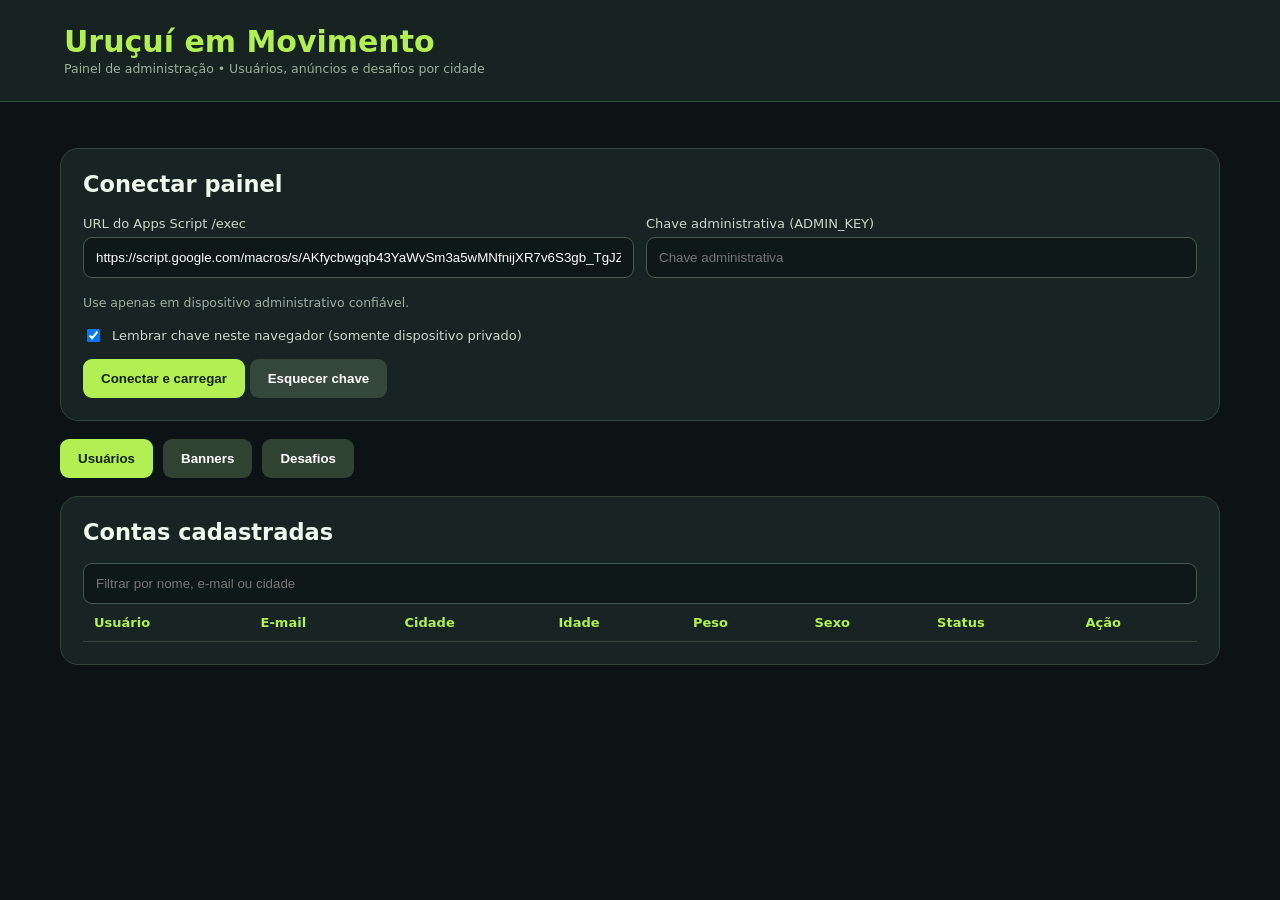
==== dashboardbrcentral/index.html @ 6efe5430 "Add files via upload" ====
<!doctype html><html lang="pt-BR"><head><meta charset="utf-8"><meta name="viewport" content="width=device-width,initial-scale=1"><title>Dashboard | Uruçuí em Movimento</title><link rel="stylesheet" href="style.css"></head><body><header><h1>Uruçuí em Movimento</h1><small>Painel de administração • Usuários, anúncios e desafios por cidade</small></header><main><div id="notice" role="status"></div><section class="card"><h2>Conectar painel</h2><div class="fields"><label>URL do Apps Script /exec<input id="url" placeholder="https://script.google.com/macros/s/.../exec"></label><label>Chave administrativa (ADMIN_KEY)<input id="key" type="password" placeholder="Chave administrativa"></label></div><p><small>Use apenas em dispositivo administrativo confiável.</small></p><label style="display:flex;align-items:center;gap:9px;margin:14px 0"><input id="remember" type="checkbox" style="width:auto" checked> Lembrar chave neste navegador (somente dispositivo privado)</label><button onclick="connect()">Conectar e carregar</button> <button class="alt" onclick="forgetKey()">Esquecer chave</button></section><nav><button class="on" onclick="tab('usuarios',this)">Usuários</button><button onclick="tab('banners',this)">Banners</button><button onclick="tab('desafios',this)">Desafios</button></nav><section id="usuarios" class="tab card"><h2>Contas cadastradas <span id="total"></span></h2><input id="search" placeholder="Filtrar por nome, e-mail ou cidade" oninput="renderUsers()"><div class="scroll"><table><thead><tr><th>Usuário</th><th>E-mail</th><th>Cidade</th><th>Idade</th><th>Peso</th><th>Sexo</th><th>Status</th><th>Ação</th></tr></thead><tbody id="users"></tbody></table></div></section><section id="banners" class="tab card" hidden><h2>Publicidade por cidade</h2><form id="bannerForm"><input name="id" type="hidden"><div class="fields"><label class="city-field">Cidade<input name="cidade" autocomplete="off" required placeholder="Digite para buscar a cidade"><div class="city-results" hidden></div></label><label>UF (automático)<input name="uf" maxlength="2" placeholder="PI" readonly required></label><label>Nome do anúncio<input name="titulo" required></label><label>Link ao clicar na imagem (opcional)<input name="link" type="url" placeholder="https://..."></label><label>Posições do banner (selecione uma ou mais)<span class="positions"><span><input type="checkbox" name="posicoes" value="home" checked> Início</span><span><input type="checkbox" name="posicoes" value="ranking"> Comunidade</span><span><input type="checkbox" name="posicoes" value="finish"> Atividade finalizada</span></span></label><label>Ativo<select name="ativo"><option value="sim">Sim</option><option value="nao">Não</option></select></label><div class="upload-box"><label>Imagem do banner (arquivo JPG, PNG ou WEBP)<input name="arquivoImagem" type="file" accept="image/jpeg,image/png,image/webp"></label><div class="upload-row"><img class="preview" hidden alt="Prévia do banner"><small class="hint">Ao editar, deixe sem arquivo para manter a imagem atual. O servidor precisa aceitar a ação adminUploadImage.</small></div></div></div><p><button type="submit">Salvar banner</button> <button type="reset" class="alt">Limpar</button></p></form><div class="scroll"><table><thead><tr><th>Imagem</th><th>Título</th><th>Cidade</th><th>Posição</th><th>Ativo</th><th>Ações</th></tr></thead><tbody id="bannerRows"></tbody></table></div></section><section id="desafios" class="tab card" hidden><h2>Desafios por cidade</h2><p class="hint">Crie desafios com modalidade, meta, período e patrocinador. O atleta poderá iniciar o treino vinculado ao desafio no aplicativo.</p><form id="challengeForm"><input name="id" type="hidden"><div class="fields"><label class="city-field">Cidade<input name="cidade" autocomplete="off" required placeholder="Digite para buscar a cidade"><div class="city-results" hidden></div></label><label>UF (automático)<input name="uf" maxlength="2" readonly required placeholder="PI"></label><label>Nome do desafio<input name="titulo" required maxlength="100" placeholder="Desafio 30 km"></label><label>Modalidade<select name="modalidade" required><option value="Corrida">Corrida</option><option value="Caminhada">Caminhada</option><option value="Ciclismo">Ciclismo</option></select></label><label>Meta de distância (km)<input name="metaKm" type="number" min="0.1" max="10000" step="0.1" required placeholder="30"></label><label>Data de início<input name="inicio" type="date" required></label><label>Data de término<input name="fim" type="date" required></label><label>Patrocinador (opcional)<input name="patrocinador" maxlength="100" placeholder="Nome da empresa"></label><label>Ativo<select name="ativo"><option value="sim">Sim</option><option value="nao">Não</option></select></label><label class="wide-field">Descrição do desafio<textarea name="descricao" rows="3" maxlength="500" placeholder="Conte ao atleta qual é o objetivo deste desafio"></textarea></label><div class="upload-box"><label>Imagem do desafio (opcional)<input name="arquivoImagem" type="file" accept="image/jpeg,image/png,image/webp"></label><div class="upload-row"><img class="preview" hidden alt="Prévia da imagem do desafio"><small class="hint">Ao editar, deixe sem arquivo para manter a imagem atual.</small></div></div></div><p><button type="submit">Salvar desafio</button> <button type="reset" class="alt">Limpar</button></p></form><div class="scroll"><table><thead><tr><th>Desafio</th><th>Cidade</th><th>Modalidade</th><th>Meta</th><th>Período</th><th>Patrocinador</th><th>Ativo</th><th>Ações</th></tr></thead><tbody id="challengeRows"></tbody></table></div></section></main><script src="script.js"></script></body></html>
---- dashboardbrcentral/style.css ----
*{box-sizing:border-box}body{margin:0;background:#0c1314;color:#eef8ed;font:15px system-ui,Arial}header{background:#162321;padding:24px 5%;border-bottom:1px solid #34503b}h1{margin:0;color:#b1ef53}main{max-width:1200px;margin:auto;padding:28px 20px}.card{background:#172423;border:1px solid #32443a;border-radius:18px;padding:22px;margin:18px 0}h2{margin-top:0}input,select{background:#0e1818;color:white;border:1px solid #455b4b;border-radius:9px;padding:12px;min-width:0;width:100%}input[type=file]{cursor:pointer}label{display:grid;gap:6px;font-size:13px;color:#c8d8c9}.fields{display:grid;grid-template-columns:repeat(auto-fit,minmax(190px,1fr));gap:12px}button{border:0;border-radius:9px;background:#b1ef53;color:#16220f;padding:12px 18px;font-weight:800;cursor:pointer}button.alt{background:#35473b;color:white}button.danger{background:#8f3838;color:white}button:disabled{opacity:.5;cursor:wait}table{border-collapse:collapse;width:100%;min-width:680px}td,th{padding:11px;text-align:left;border-bottom:1px solid #35443c;font-size:13px}th{color:#b1ef53}.scroll{overflow:auto}small{color:#9daf9f}nav{display:flex;gap:10px;flex-wrap:wrap}nav button{background:#304332;color:white}nav button.on{background:#b1ef53;color:#13200c}.tab[hidden]{display:none}img.thumb{width:90px;height:50px;object-fit:cover;border-radius:6px}#notice{position:sticky;top:0;background:#293f30;padding:10px;display:none;z-index:10}.preview{width:180px;max-height:130px;object-fit:contain;border:1px solid #455b4b;border-radius:10px;margin-top:8px}.hint{font-size:12px;color:#aabbaa}.city-results{position:absolute;top:100%;left:0;right:0;z-index:5;max-height:220px;overflow:auto;background:#22332c;border:1px solid #526d52;border-radius:8px}.city-results button{display:block;width:100%;text-align:left;background:transparent;color:white;border-radius:0}.city-results button:hover{background:#395342}.city-field{position:relative}.upload-box{grid-column:1/-1}.upload-row{display:flex;gap:14px;align-items:center;flex-wrap:wrap}.upload-row img[hidden]{display:none}a{color:#b1ef53}.positions{display:flex;gap:12px;flex-wrap:wrap;padding:10px;border:1px solid #455b4b;border-radius:9px}.positions span{display:flex;align-items:center;gap:6px;color:white}.positions input{width:auto;accent-color:#b1ef53}
/* Cadastro de desafios */
textarea{background:#0e1818;color:white;border:1px solid #455b4b;border-radius:9px;padding:12px;width:100%;font:inherit;resize:vertical}.wide-field{grid-column:1/-1}input[type=date]{color-scheme:dark}
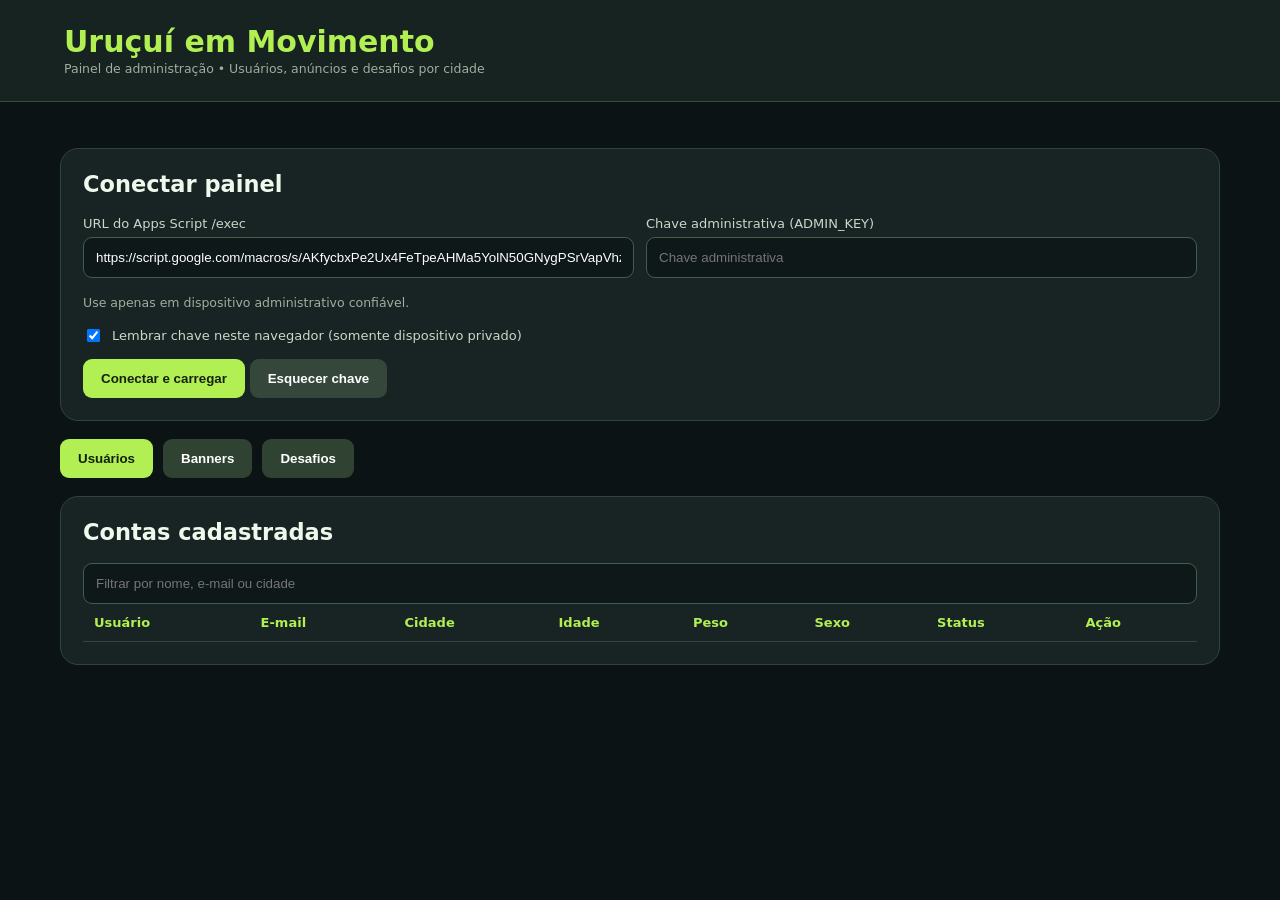
==== commit 979fcd59: "Add files via upload" ====
--- a/dashboardbrcentral/index.html
+++ b/dashboardbrcentral/index.html
@@ -1 +1 @@
-<!doctype html><html lang="pt-BR"><head><meta charset="utf-8"><meta name="viewport" content="width=device-width,initial-scale=1"><title>Dashboard | Uruçuí em Movimento</title><link rel="stylesheet" href="style.css"></head><body><header><h1>Uruçuí em Movimento</h1><small>Painel de administração • Usuários, anúncios e desafios por cidade</small></header><main><div id="notice" role="status"></div><section class="card"><h2>Conectar painel</h2><div class="fields"><label>URL do Apps Script /exec<input id="url" placeholder="https://script.google.com/macros/s/.../exec"></label><label>Chave administrativa (ADMIN_KEY)<input id="key" type="password" placeholder="Chave administrativa"></label></div><p><small>Use apenas em dispositivo administrativo confiável.</small></p><label style="display:flex;align-items:center;gap:9px;margin:14px 0"><input id="remember" type="checkbox" style="width:auto" checked> Lembrar chave neste navegador (somente dispositivo privado)</label><button onclick="connect()">Conectar e carregar</button> <button class="alt" onclick="forgetKey()">Esquecer chave</button></section><nav><button class="on" onclick="tab('usuarios',this)">Usuários</button><button onclick="tab('banners',this)">Banners</button><button onclick="tab('desafios',this)">Desafios</button></nav><section id="usuarios" class="tab card"><h2>Contas cadastradas <span id="total"></span></h2><input id="search" placeholder="Filtrar por nome, e-mail ou cidade" oninput="renderUsers()"><div class="scroll"><table><thead><tr><th>Usuário</th><th>E-mail</th><th>Cidade</th><th>Idade</th><th>Peso</th><th>Sexo</th><th>Status</th><th>Ação</th></tr></thead><tbody id="users"></tbody></table></div></section><section id="banners" class="tab card" hidden><h2>Publicidade por cidade</h2><form id="bannerForm"><input name="id" type="hidden"><div class="fields"><label class="city-field">Cidade<input name="cidade" autocomplete="off" required placeholder="Digite para buscar a cidade"><div class="city-results" hidden></div></label><label>UF (automático)<input name="uf" maxlength="2" placeholder="PI" readonly required></label><label>Nome do anúncio<input name="titulo" required></label><label>Link ao clicar na imagem (opcional)<input name="link" type="url" placeholder="https://..."></label><label>Posições do banner (selecione uma ou mais)<span class="positions"><span><input type="checkbox" name="posicoes" value="home" checked> Início</span><span><input type="checkbox" name="posicoes" value="ranking"> Comunidade</span><span><input type="checkbox" name="posicoes" value="finish"> Atividade finalizada</span></span></label><label>Ativo<select name="ativo"><option value="sim">Sim</option><option value="nao">Não</option></select></label><div class="upload-box"><label>Imagem do banner (arquivo JPG, PNG ou WEBP)<input name="arquivoImagem" type="file" accept="image/jpeg,image/png,image/webp"></label><div class="upload-row"><img class="preview" hidden alt="Prévia do banner"><small class="hint">Ao editar, deixe sem arquivo para manter a imagem atual. O servidor precisa aceitar a ação adminUploadImage.</small></div></div></div><p><button type="submit">Salvar banner</button> <button type="reset" class="alt">Limpar</button></p></form><div class="scroll"><table><thead><tr><th>Imagem</th><th>Título</th><th>Cidade</th><th>Posição</th><th>Ativo</th><th>Ações</th></tr></thead><tbody id="bannerRows"></tbody></table></div></section><section id="desafios" class="tab card" hidden><h2>Desafios por cidade</h2><p class="hint">Crie desafios com modalidade, meta, período e patrocinador. O atleta poderá iniciar o treino vinculado ao desafio no aplicativo.</p><form id="challengeForm"><input name="id" type="hidden"><div class="fields"><label class="city-field">Cidade<input name="cidade" autocomplete="off" required placeholder="Digite para buscar a cidade"><div class="city-results" hidden></div></label><label>UF (automático)<input name="uf" maxlength="2" readonly required placeholder="PI"></label><label>Nome do desafio<input name="titulo" required maxlength="100" placeholder="Desafio 30 km"></label><label>Modalidade<select name="modalidade" required><option value="Corrida">Corrida</option><option value="Caminhada">Caminhada</option><option value="Ciclismo">Ciclismo</option></select></label><label>Meta de distância (km)<input name="metaKm" type="number" min="0.1" max="10000" step="0.1" required placeholder="30"></label><label>Data de início<input name="inicio" type="date" required></label><label>Data de término<input name="fim" type="date" required></label><label>Patrocinador (opcional)<input name="patrocinador" maxlength="100" placeholder="Nome da empresa"></label><label>Ativo<select name="ativo"><option value="sim">Sim</option><option value="nao">Não</option></select></label><label class="wide-field">Descrição do desafio<textarea name="descricao" rows="3" maxlength="500" placeholder="Conte ao atleta qual é o objetivo deste desafio"></textarea></label><div class="upload-box"><label>Imagem do desafio (opcional)<input name="arquivoImagem" type="file" accept="image/jpeg,image/png,image/webp"></label><div class="upload-row"><img class="preview" hidden alt="Prévia da imagem do desafio"><small class="hint">Ao editar, deixe sem arquivo para manter a imagem atual.</small></div></div></div><p><button type="submit">Salvar desafio</button> <button type="reset" class="alt">Limpar</button></p></form><div class="scroll"><table><thead><tr><th>Desafio</th><th>Cidade</th><th>Modalidade</th><th>Meta</th><th>Período</th><th>Patrocinador</th><th>Ativo</th><th>Ações</th></tr></thead><tbody id="challengeRows"></tbody></table></div></section></main><script src="script.js"></script></body></html>
+<!doctype html><html lang="pt-BR"><head><meta charset="utf-8"><meta name="viewport" content="width=device-width,initial-scale=1"><title>Dashboard | Uruçuí em Movimento</title><link rel="stylesheet" href="style.css"></head><body><header><h1>Uruçuí em Movimento</h1><small>Painel de administração • Usuários, anúncios e desafios por cidade</small></header><main><div id="notice" role="status"></div><section class="card"><h2>Conectar painel</h2><div class="fields"><label>URL do Apps Script /exec<input id="url" placeholder="https://script.google.com/macros/s/.../exec"></label><label>Chave administrativa (ADMIN_KEY)<input id="key" type="password" placeholder="Chave administrativa"></label></div><p><small>Use apenas em dispositivo administrativo confiável.</small></p><label style="display:flex;align-items:center;gap:9px;margin:14px 0"><input id="remember" type="checkbox" style="width:auto" checked> Lembrar chave neste navegador (somente dispositivo privado)</label><button onclick="connect()">Conectar e carregar</button> <button class="alt" onclick="forgetKey()">Esquecer chave</button></section><nav><button class="on" onclick="tab('usuarios',this)">Usuários</button><button onclick="tab('banners',this)">Banners</button><button onclick="tab('desafios',this)">Desafios</button></nav><section id="usuarios" class="tab card"><h2>Contas cadastradas <span id="total"></span></h2><input id="search" placeholder="Filtrar por nome, e-mail ou cidade" oninput="renderUsers()"><div class="scroll"><table><thead><tr><th>Usuário</th><th>E-mail</th><th>Cidade</th><th>Idade</th><th>Peso</th><th>Sexo</th><th>Status</th><th>Ação</th></tr></thead><tbody id="users"></tbody></table></div></section><section id="banners" class="tab card" hidden><h2>Publicidade por cidade</h2><form id="bannerForm"><input name="id" type="hidden"><div class="fields"><label class="city-field">Cidade<input name="cidade" autocomplete="off" required placeholder="Digite para buscar a cidade"><div class="city-results" hidden></div></label><label>UF (automático)<input name="uf" maxlength="2" placeholder="PI" readonly required></label><label>Nome do anúncio<input name="titulo" required></label><label>Link ao clicar na imagem (opcional)<input name="link" type="url" placeholder="https://..."></label><label>Onde exibir o banner (selecione uma ou mais)<span class="positions"><span><input type="checkbox" name="posicoes" value="home" checked> Início</span><span><input type="checkbox" name="posicoes" value="ranking"> Comunidade</span><span><input type="checkbox" name="posicoes" value="finish"> Oferecimento ao finalizar atividade</span></span></label><label>Ativo<select name="ativo"><option value="sim">Sim</option><option value="nao">Não</option></select></label><div class="upload-box"><label>Imagem do banner (arquivo JPG, PNG ou WEBP)<input name="arquivoImagem" type="file" accept="image/jpeg,image/png,image/webp"></label><div class="upload-row"><img class="preview" hidden alt="Prévia do banner"><small class="hint">Ao editar, deixe sem arquivo para manter a imagem atual. O servidor precisa aceitar a ação adminUploadImage.</small></div></div></div><p><button type="submit">Salvar banner</button> <button type="reset" class="alt">Limpar</button></p></form><div class="scroll"><table><thead><tr><th>Imagem</th><th>Título</th><th>Cidade</th><th>Posição</th><th>Ativo</th><th>Ações</th></tr></thead><tbody id="bannerRows"></tbody></table></div></section><section id="desafios" class="tab card" hidden><h2>Desafios por cidade</h2><p class="hint">Crie desafios com modalidade, meta, período e patrocinador. O atleta poderá iniciar o treino vinculado ao desafio no aplicativo.</p><form id="challengeForm"><input name="id" type="hidden"><div class="fields"><label class="city-field">Cidade<input name="cidade" autocomplete="off" required placeholder="Digite para buscar a cidade"><div class="city-results" hidden></div></label><label>UF (automático)<input name="uf" maxlength="2" readonly required placeholder="PI"></label><label>Nome do desafio<input name="titulo" required maxlength="100" placeholder="Desafio 30 km"></label><label>Modalidade<select name="modalidade" required><option value="Corrida">Corrida</option><option value="Caminhada">Caminhada</option><option value="Ciclismo">Ciclismo</option></select></label><label>Meta de distância (km)<input name="metaKm" type="number" min="0.1" max="10000" step="0.1" required placeholder="30"></label><label>Data de início<input name="inicio" type="date" required></label><label>Data de término<input name="fim" type="date" required></label><label>Patrocinador (opcional)<input name="patrocinador" maxlength="100" placeholder="Nome da empresa"></label><label>Ativo<select name="ativo"><option value="sim">Sim</option><option value="nao">Não</option></select></label><label class="wide-field">Descrição do desafio<textarea name="descricao" rows="3" maxlength="500" placeholder="Conte ao atleta qual é o objetivo deste desafio"></textarea></label><div class="upload-box"><label>Imagem do desafio (opcional)<input name="arquivoImagem" type="file" accept="image/jpeg,image/png,image/webp"></label><div class="upload-row"><img class="preview" hidden alt="Prévia da imagem do desafio"><small class="hint">Ao editar, deixe sem arquivo para manter a imagem atual.</small></div></div></div><p><button type="submit">Salvar desafio</button> <button type="reset" class="alt">Limpar</button></p></form><div class="scroll"><table><thead><tr><th>Desafio</th><th>Cidade</th><th>Modalidade</th><th>Meta</th><th>Período</th><th>Patrocinador</th><th>Ativo</th><th>Ações</th></tr></thead><tbody id="challengeRows"></tbody></table></div></section></main><script src="script.js"></script></body></html>
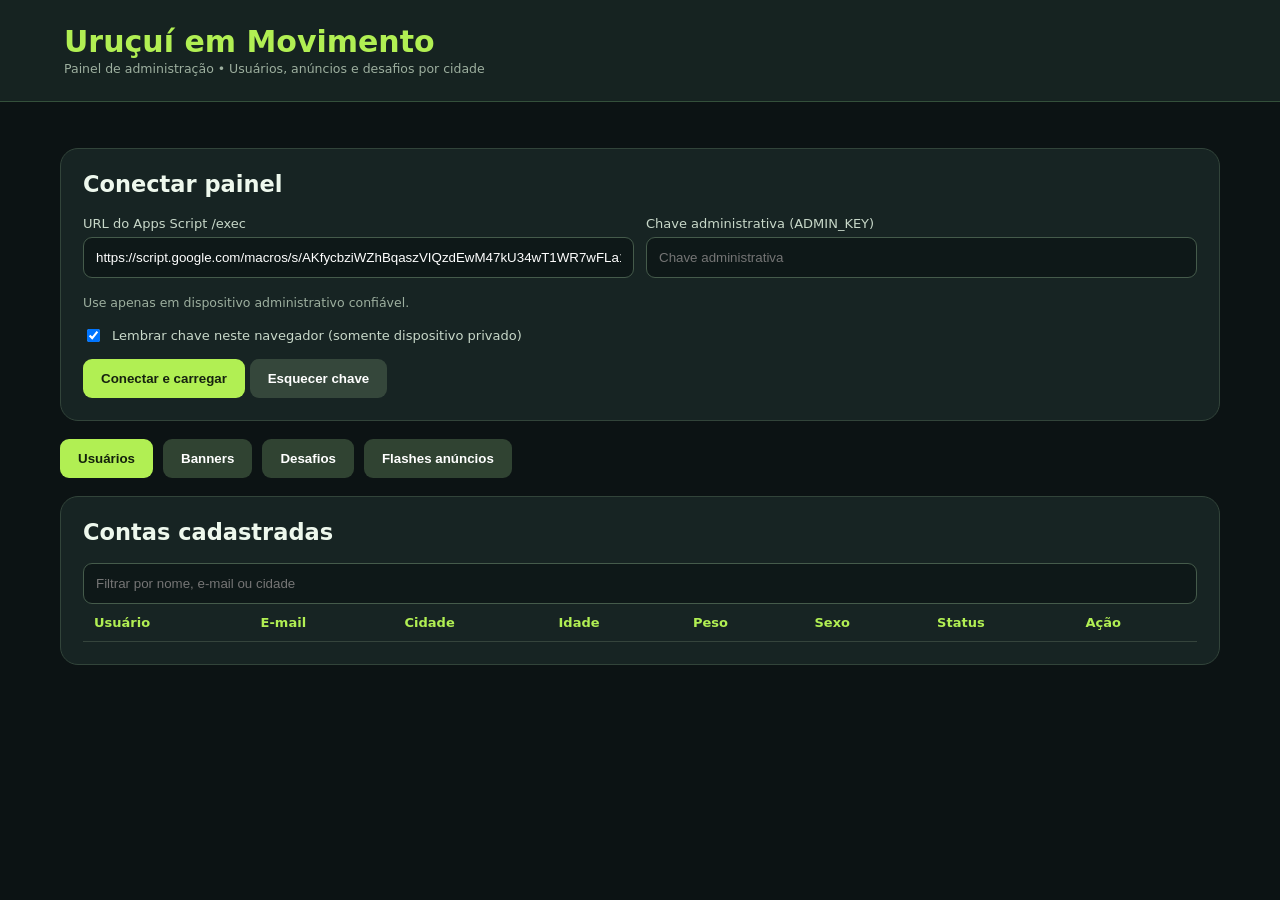
==== commit 771e1cbb: "Add files via upload" ====
--- a/dashboardbrcentral/index.html
+++ b/dashboardbrcentral/index.html
@@ -1 +1 @@
-<!doctype html><html lang="pt-BR"><head><meta charset="utf-8"><meta name="viewport" content="width=device-width,initial-scale=1"><title>Dashboard | Uruçuí em Movimento</title><link rel="stylesheet" href="style.css"></head><body><header><h1>Uruçuí em Movimento</h1><small>Painel de administração • Usuários, anúncios e desafios por cidade</small></header><main><div id="notice" role="status"></div><section class="card"><h2>Conectar painel</h2><div class="fields"><label>URL do Apps Script /exec<input id="url" placeholder="https://script.google.com/macros/s/.../exec"></label><label>Chave administrativa (ADMIN_KEY)<input id="key" type="password" placeholder="Chave administrativa"></label></div><p><small>Use apenas em dispositivo administrativo confiável.</small></p><label style="display:flex;align-items:center;gap:9px;margin:14px 0"><input id="remember" type="checkbox" style="width:auto" checked> Lembrar chave neste navegador (somente dispositivo privado)</label><button onclick="connect()">Conectar e carregar</button> <button class="alt" onclick="forgetKey()">Esquecer chave</button></section><nav><button class="on" onclick="tab('usuarios',this)">Usuários</button><button onclick="tab('banners',this)">Banners</button><button onclick="tab('desafios',this)">Desafios</button></nav><section id="usuarios" class="tab card"><h2>Contas cadastradas <span id="total"></span></h2><input id="search" placeholder="Filtrar por nome, e-mail ou cidade" oninput="renderUsers()"><div class="scroll"><table><thead><tr><th>Usuário</th><th>E-mail</th><th>Cidade</th><th>Idade</th><th>Peso</th><th>Sexo</th><th>Status</th><th>Ação</th></tr></thead><tbody id="users"></tbody></table></div></section><section id="banners" class="tab card" hidden><h2>Publicidade por cidade</h2><form id="bannerForm"><input name="id" type="hidden"><div class="fields"><label class="city-field">Cidade<input name="cidade" autocomplete="off" required placeholder="Digite para buscar a cidade"><div class="city-results" hidden></div></label><label>UF (automático)<input name="uf" maxlength="2" placeholder="PI" readonly required></label><label>Nome do anúncio<input name="titulo" required></label><label>Link ao clicar na imagem (opcional)<input name="link" type="url" placeholder="https://..."></label><label>Onde exibir o banner (selecione uma ou mais)<span class="positions"><span><input type="checkbox" name="posicoes" value="home" checked> Início</span><span><input type="checkbox" name="posicoes" value="ranking"> Comunidade</span><span><input type="checkbox" name="posicoes" value="finish"> Oferecimento ao finalizar atividade</span></span></label><label>Ativo<select name="ativo"><option value="sim">Sim</option><option value="nao">Não</option></select></label><div class="upload-box"><label>Imagem do banner (arquivo JPG, PNG ou WEBP)<input name="arquivoImagem" type="file" accept="image/jpeg,image/png,image/webp"></label><div class="upload-row"><img class="preview" hidden alt="Prévia do banner"><small class="hint">Ao editar, deixe sem arquivo para manter a imagem atual. O servidor precisa aceitar a ação adminUploadImage.</small></div></div></div><p><button type="submit">Salvar banner</button> <button type="reset" class="alt">Limpar</button></p></form><div class="scroll"><table><thead><tr><th>Imagem</th><th>Título</th><th>Cidade</th><th>Posição</th><th>Ativo</th><th>Ações</th></tr></thead><tbody id="bannerRows"></tbody></table></div></section><section id="desafios" class="tab card" hidden><h2>Desafios por cidade</h2><p class="hint">Crie desafios com modalidade, meta, período e patrocinador. O atleta poderá iniciar o treino vinculado ao desafio no aplicativo.</p><form id="challengeForm"><input name="id" type="hidden"><div class="fields"><label class="city-field">Cidade<input name="cidade" autocomplete="off" required placeholder="Digite para buscar a cidade"><div class="city-results" hidden></div></label><label>UF (automático)<input name="uf" maxlength="2" readonly required placeholder="PI"></label><label>Nome do desafio<input name="titulo" required maxlength="100" placeholder="Desafio 30 km"></label><label>Modalidade<select name="modalidade" required><option value="Corrida">Corrida</option><option value="Caminhada">Caminhada</option><option value="Ciclismo">Ciclismo</option></select></label><label>Meta de distância (km)<input name="metaKm" type="number" min="0.1" max="10000" step="0.1" required placeholder="30"></label><label>Data de início<input name="inicio" type="date" required></label><label>Data de término<input name="fim" type="date" required></label><label>Patrocinador (opcional)<input name="patrocinador" maxlength="100" placeholder="Nome da empresa"></label><label>Ativo<select name="ativo"><option value="sim">Sim</option><option value="nao">Não</option></select></label><label class="wide-field">Descrição do desafio<textarea name="descricao" rows="3" maxlength="500" placeholder="Conte ao atleta qual é o objetivo deste desafio"></textarea></label><div class="upload-box"><label>Imagem do desafio (opcional)<input name="arquivoImagem" type="file" accept="image/jpeg,image/png,image/webp"></label><div class="upload-row"><img class="preview" hidden alt="Prévia da imagem do desafio"><small class="hint">Ao editar, deixe sem arquivo para manter a imagem atual.</small></div></div></div><p><button type="submit">Salvar desafio</button> <button type="reset" class="alt">Limpar</button></p></form><div class="scroll"><table><thead><tr><th>Desafio</th><th>Cidade</th><th>Modalidade</th><th>Meta</th><th>Período</th><th>Patrocinador</th><th>Ativo</th><th>Ações</th></tr></thead><tbody id="challengeRows"></tbody></table></div></section></main><script src="script.js"></script></body></html>
+<!doctype html><html lang="pt-BR"><head><meta charset="utf-8"><meta name="viewport" content="width=device-width,initial-scale=1"><title>Dashboard | Uruçuí em Movimento</title><link rel="stylesheet" href="style.css"></head><body><header><h1>Uruçuí em Movimento</h1><small>Painel de administração • Usuários, anúncios e desafios por cidade</small></header><main><div id="notice" role="status"></div><section class="card"><h2>Conectar painel</h2><div class="fields"><label>URL do Apps Script /exec<input id="url" placeholder="https://script.google.com/macros/s/.../exec"></label><label>Chave administrativa (ADMIN_KEY)<input id="key" type="password" placeholder="Chave administrativa"></label></div><p><small>Use apenas em dispositivo administrativo confiável.</small></p><label style="display:flex;align-items:center;gap:9px;margin:14px 0"><input id="remember" type="checkbox" style="width:auto" checked> Lembrar chave neste navegador (somente dispositivo privado)</label><button onclick="connect()">Conectar e carregar</button> <button class="alt" onclick="forgetKey()">Esquecer chave</button></section><nav><button class="on" onclick="tab('usuarios',this)">Usuários</button><button onclick="tab('banners',this)">Banners</button><button onclick="tab('desafios',this)">Desafios</button><button onclick="tab('flashes',this)">Flashes anúncios</button></nav><section id="usuarios" class="tab card"><h2>Contas cadastradas <span id="total"></span></h2><input id="search" placeholder="Filtrar por nome, e-mail ou cidade" oninput="renderUsers()"><div class="scroll"><table><thead><tr><th>Usuário</th><th>E-mail</th><th>Cidade</th><th>Idade</th><th>Peso</th><th>Sexo</th><th>Status</th><th>Ação</th></tr></thead><tbody id="users"></tbody></table></div></section><section id="banners" class="tab card" hidden><h2>Publicidade por cidade</h2><form id="bannerForm"><input name="id" type="hidden"><div class="fields"><label class="city-field">Cidade<input name="cidade" autocomplete="off" required placeholder="Digite para buscar a cidade"><div class="city-results" hidden></div></label><label>UF (automático)<input name="uf" maxlength="2" placeholder="PI" readonly required></label><label>Nome do anúncio<input name="titulo" required></label><label>Link ao clicar na imagem (opcional)<input name="link" type="url" placeholder="https://..."></label><label>Onde exibir o banner (selecione uma ou mais)<span class="positions"><span><input type="checkbox" name="posicoes" value="home" checked> Início</span><span><input type="checkbox" name="posicoes" value="ranking"> Comunidade</span><span><input type="checkbox" name="posicoes" value="finish"> Oferecimento ao finalizar atividade</span></span></label><label>Ativo<select name="ativo"><option value="sim">Sim</option><option value="nao">Não</option></select></label><div class="upload-box"><label>Imagem do banner (arquivo JPG, PNG ou WEBP)<input name="arquivoImagem" type="file" accept="image/jpeg,image/png,image/webp"></label><div class="upload-row"><img class="preview" hidden alt="Prévia do banner"><small class="hint">Ao editar, deixe sem arquivo para manter a imagem atual. O servidor precisa aceitar a ação adminUploadImage.</small></div></div></div><p><button type="submit">Salvar banner</button> <button type="reset" class="alt">Limpar</button></p></form><div class="scroll"><table><thead><tr><th>Imagem</th><th>Título</th><th>Cidade</th><th>Posição</th><th>Ativo</th><th>Ações</th></tr></thead><tbody id="bannerRows"></tbody></table></div></section><section id="desafios" class="tab card" hidden><h2>Desafios por cidade</h2><p class="hint">Crie desafios com modalidade, meta, período e patrocinador. O atleta poderá iniciar o treino vinculado ao desafio no aplicativo.</p><form id="challengeForm"><input name="id" type="hidden"><div class="fields"><label class="city-field">Cidade<input name="cidade" autocomplete="off" required placeholder="Digite para buscar a cidade"><div class="city-results" hidden></div></label><label>UF (automático)<input name="uf" maxlength="2" readonly required placeholder="PI"></label><label>Nome do desafio<input name="titulo" required maxlength="100" placeholder="Desafio 30 km"></label><label>Modalidade<select name="modalidade" required><option value="Corrida">Corrida</option><option value="Caminhada">Caminhada</option><option value="Ciclismo">Ciclismo</option></select></label><label>Meta de distância (km)<input name="metaKm" type="number" min="0.1" max="10000" step="0.1" required placeholder="30"></label><label>Data de início<input name="inicio" type="date" required></label><label>Data de término<input name="fim" type="date" required></label><label>Patrocinador (opcional)<input name="patrocinador" maxlength="100" placeholder="Nome da empresa"></label><label>Link do patrocinador (opcional)<input name="patrocinadorLink" type="url" placeholder="https://instagram.com/empresa"></label><div class="upload-box sponsor-upload"><label>Banner de oferecimento do desafio (JPG, PNG ou WEBP)<input name="arquivoPatrocinador" type="file" accept="image/jpeg,image/png,image/webp"></label><div class="upload-row"><img class="sponsor-preview" hidden alt="Prévia do banner de oferecimento"><small class="hint">Esta arte aparece somente quando o atleta finalizar uma atividade vinculada a este desafio. Ao editar, deixe vazio para manter a imagem atual.</small></div><label class="sponsor-remove"><input type="checkbox" name="removerPatrocinadorImagem" value="sim"> Remover banner atual</label></div><label>Ativo<select name="ativo"><option value="sim">Sim</option><option value="nao">Não</option></select></label><label class="wide-field">Descrição do desafio<textarea name="descricao" rows="3" maxlength="500" placeholder="Conte ao atleta qual é o objetivo deste desafio"></textarea></label><div class="upload-box"><label>Imagem do desafio (opcional)<input name="arquivoImagem" type="file" accept="image/jpeg,image/png,image/webp"></label><div class="upload-row"><img class="preview" hidden alt="Prévia da imagem do desafio"><small class="hint">Ao editar, deixe sem arquivo para manter a imagem atual.</small></div></div></div><p><button type="submit">Salvar desafio</button> <button type="reset" class="alt">Limpar</button></p></form><div class="scroll"><table><thead><tr><th>Desafio</th><th>Cidade</th><th>Modalidade</th><th>Meta</th><th>Período</th><th>Patrocinador</th><th>Ativo</th><th>Ações</th></tr></thead><tbody id="challengeRows"></tbody></table></div></section><section id="flashes" class="tab card" hidden><h2>Flashes patrocinados</h2><p class="hint">Imagens publicitárias em formato vertical. A ordem é embaralhada a cada abertura.</p><form id="flashAdForm"><input name="id" type="hidden"><div class="fields"><label class="city-field">Cidade<input name="cidade" autocomplete="off" required placeholder="Buscar cidade"><div class="city-results" hidden></div></label><label>UF<input name="uf" readonly required></label><label>Empresa<input name="titulo" required maxlength="100"></label><label>Chamada do botão<select name="botao"><option>Fale conosco</option><option>Falar no WhatsApp</option><option>Eu quero</option><option>Garantir</option></select></label><label>Link do botão<input name="link" type="url" required placeholder="https://..."></label><label>Validade<select name="duracao" id="flashDuration"><option value="1">24 horas</option><option value="15">15 dias</option><option value="30">30 dias</option><option value="custom">Quantidade personalizada</option></select></label><label>Dias personalizados<input name="diasCustom" type="number" min="1" max="365" placeholder="Ex.: 7"></label><label>Ativo<select name="ativo"><option value="sim">Sim</option><option value="nao">Não</option></select></label><label>Imagem vertical (JPG, PNG ou WEBP)<input name="arquivoImagem" type="file" accept="image/jpeg,image/png,image/webp"></label><img class="preview" hidden alt="Prévia" style="max-height:220px;object-fit:contain"></div><p><button type="submit">Salvar anúncio Flash</button> <button type="reset" class="alt">Limpar</button></p></form><div class="scroll"><table><thead><tr><th>Imagem</th><th>Empresa</th><th>Cidade</th><th>Vencimento</th><th>Ativo</th><th>Ações</th></tr></thead><tbody id="flashAdRows"></tbody></table></div></section></main><script src="script.js"></script></body></html>
--- a/dashboardbrcentral/style.css
+++ b/dashboardbrcentral/style.css
@@ -1,3 +1,5 @@
 *{box-sizing:border-box}body{margin:0;background:#0c1314;color:#eef8ed;font:15px system-ui,Arial}header{background:#162321;padding:24px 5%;border-bottom:1px solid #34503b}h1{margin:0;color:#b1ef53}main{max-width:1200px;margin:auto;padding:28px 20px}.card{background:#172423;border:1px solid #32443a;border-radius:18px;padding:22px;margin:18px 0}h2{margin-top:0}input,select{background:#0e1818;color:white;border:1px solid #455b4b;border-radius:9px;padding:12px;min-width:0;width:100%}input[type=file]{cursor:pointer}label{display:grid;gap:6px;font-size:13px;color:#c8d8c9}.fields{display:grid;grid-template-columns:repeat(auto-fit,minmax(190px,1fr));gap:12px}button{border:0;border-radius:9px;background:#b1ef53;color:#16220f;padding:12px 18px;font-weight:800;cursor:pointer}button.alt{background:#35473b;color:white}button.danger{background:#8f3838;color:white}button:disabled{opacity:.5;cursor:wait}table{border-collapse:collapse;width:100%;min-width:680px}td,th{padding:11px;text-align:left;border-bottom:1px solid #35443c;font-size:13px}th{color:#b1ef53}.scroll{overflow:auto}small{color:#9daf9f}nav{display:flex;gap:10px;flex-wrap:wrap}nav button{background:#304332;color:white}nav button.on{background:#b1ef53;color:#13200c}.tab[hidden]{display:none}img.thumb{width:90px;height:50px;object-fit:cover;border-radius:6px}#notice{position:sticky;top:0;background:#293f30;padding:10px;display:none;z-index:10}.preview{width:180px;max-height:130px;object-fit:contain;border:1px solid #455b4b;border-radius:10px;margin-top:8px}.hint{font-size:12px;color:#aabbaa}.city-results{position:absolute;top:100%;left:0;right:0;z-index:5;max-height:220px;overflow:auto;background:#22332c;border:1px solid #526d52;border-radius:8px}.city-results button{display:block;width:100%;text-align:left;background:transparent;color:white;border-radius:0}.city-results button:hover{background:#395342}.city-field{position:relative}.upload-box{grid-column:1/-1}.upload-row{display:flex;gap:14px;align-items:center;flex-wrap:wrap}.upload-row img[hidden]{display:none}a{color:#b1ef53}.positions{display:flex;gap:12px;flex-wrap:wrap;padding:10px;border:1px solid #455b4b;border-radius:9px}.positions span{display:flex;align-items:center;gap:6px;color:white}.positions input{width:auto;accent-color:#b1ef53}
 /* Cadastro de desafios */
 textarea{background:#0e1818;color:white;border:1px solid #455b4b;border-radius:9px;padding:12px;width:100%;font:inherit;resize:vertical}.wide-field{grid-column:1/-1}input[type=date]{color-scheme:dark}
+
+.sponsor-upload{border:1px solid #607c48;border-radius:14px;padding:15px;background:#203126}.sponsor-preview{width:220px;max-width:100%;max-height:150px;object-fit:contain;border-radius:10px;margin-top:9px}.sponsor-preview[hidden]{display:none}.sponsor-remove{display:flex;align-items:center;gap:8px;margin-top:12px}.sponsor-remove input{width:auto}
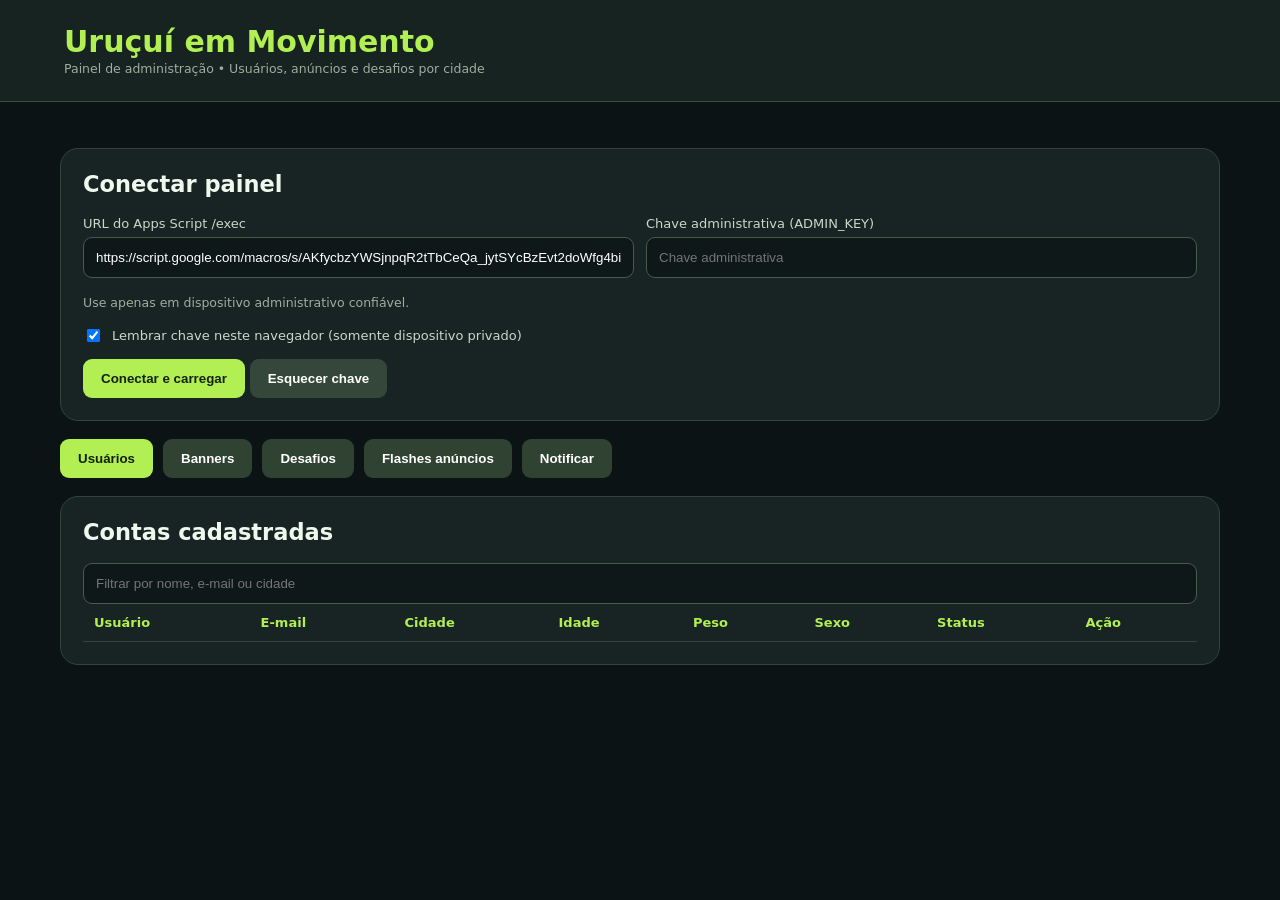
==== commit b05367db: "Add files via upload" ====
--- a/dashboardbrcentral/index.html
+++ b/dashboardbrcentral/index.html
@@ -1 +1 @@
-<!doctype html><html lang="pt-BR"><head><meta charset="utf-8"><meta name="viewport" content="width=device-width,initial-scale=1"><title>Dashboard | Uruçuí em Movimento</title><link rel="stylesheet" href="style.css"></head><body><header><h1>Uruçuí em Movimento</h1><small>Painel de administração • Usuários, anúncios e desafios por cidade</small></header><main><div id="notice" role="status"></div><section class="card"><h2>Conectar painel</h2><div class="fields"><label>URL do Apps Script /exec<input id="url" placeholder="https://script.google.com/macros/s/.../exec"></label><label>Chave administrativa (ADMIN_KEY)<input id="key" type="password" placeholder="Chave administrativa"></label></div><p><small>Use apenas em dispositivo administrativo confiável.</small></p><label style="display:flex;align-items:center;gap:9px;margin:14px 0"><input id="remember" type="checkbox" style="width:auto" checked> Lembrar chave neste navegador (somente dispositivo privado)</label><button onclick="connect()">Conectar e carregar</button> <button class="alt" onclick="forgetKey()">Esquecer chave</button></section><nav><button class="on" onclick="tab('usuarios',this)">Usuários</button><button onclick="tab('banners',this)">Banners</button><button onclick="tab('desafios',this)">Desafios</button><button onclick="tab('flashes',this)">Flashes anúncios</button></nav><section id="usuarios" class="tab card"><h2>Contas cadastradas <span id="total"></span></h2><input id="search" placeholder="Filtrar por nome, e-mail ou cidade" oninput="renderUsers()"><div class="scroll"><table><thead><tr><th>Usuário</th><th>E-mail</th><th>Cidade</th><th>Idade</th><th>Peso</th><th>Sexo</th><th>Status</th><th>Ação</th></tr></thead><tbody id="users"></tbody></table></div></section><section id="banners" class="tab card" hidden><h2>Publicidade por cidade</h2><form id="bannerForm"><input name="id" type="hidden"><div class="fields"><label class="city-field">Cidade<input name="cidade" autocomplete="off" required placeholder="Digite para buscar a cidade"><div class="city-results" hidden></div></label><label>UF (automático)<input name="uf" maxlength="2" placeholder="PI" readonly required></label><label>Nome do anúncio<input name="titulo" required></label><label>Link ao clicar na imagem (opcional)<input name="link" type="url" placeholder="https://..."></label><label>Onde exibir o banner (selecione uma ou mais)<span class="positions"><span><input type="checkbox" name="posicoes" value="home" checked> Início</span><span><input type="checkbox" name="posicoes" value="ranking"> Comunidade</span><span><input type="checkbox" name="posicoes" value="finish"> Oferecimento ao finalizar atividade</span></span></label><label>Ativo<select name="ativo"><option value="sim">Sim</option><option value="nao">Não</option></select></label><div class="upload-box"><label>Imagem do banner (arquivo JPG, PNG ou WEBP)<input name="arquivoImagem" type="file" accept="image/jpeg,image/png,image/webp"></label><div class="upload-row"><img class="preview" hidden alt="Prévia do banner"><small class="hint">Ao editar, deixe sem arquivo para manter a imagem atual. O servidor precisa aceitar a ação adminUploadImage.</small></div></div></div><p><button type="submit">Salvar banner</button> <button type="reset" class="alt">Limpar</button></p></form><div class="scroll"><table><thead><tr><th>Imagem</th><th>Título</th><th>Cidade</th><th>Posição</th><th>Ativo</th><th>Ações</th></tr></thead><tbody id="bannerRows"></tbody></table></div></section><section id="desafios" class="tab card" hidden><h2>Desafios por cidade</h2><p class="hint">Crie desafios com modalidade, meta, período e patrocinador. O atleta poderá iniciar o treino vinculado ao desafio no aplicativo.</p><form id="challengeForm"><input name="id" type="hidden"><div class="fields"><label class="city-field">Cidade<input name="cidade" autocomplete="off" required placeholder="Digite para buscar a cidade"><div class="city-results" hidden></div></label><label>UF (automático)<input name="uf" maxlength="2" readonly required placeholder="PI"></label><label>Nome do desafio<input name="titulo" required maxlength="100" placeholder="Desafio 30 km"></label><label>Modalidade<select name="modalidade" required><option value="Corrida">Corrida</option><option value="Caminhada">Caminhada</option><option value="Ciclismo">Ciclismo</option></select></label><label>Meta de distância (km)<input name="metaKm" type="number" min="0.1" max="10000" step="0.1" required placeholder="30"></label><label>Data de início<input name="inicio" type="date" required></label><label>Data de término<input name="fim" type="date" required></label><label>Patrocinador (opcional)<input name="patrocinador" maxlength="100" placeholder="Nome da empresa"></label><label>Link do patrocinador (opcional)<input name="patrocinadorLink" type="url" placeholder="https://instagram.com/empresa"></label><div class="upload-box sponsor-upload"><label>Banner de oferecimento do desafio (JPG, PNG ou WEBP)<input name="arquivoPatrocinador" type="file" accept="image/jpeg,image/png,image/webp"></label><div class="upload-row"><img class="sponsor-preview" hidden alt="Prévia do banner de oferecimento"><small class="hint">Esta arte aparece somente quando o atleta finalizar uma atividade vinculada a este desafio. Ao editar, deixe vazio para manter a imagem atual.</small></div><label class="sponsor-remove"><input type="checkbox" name="removerPatrocinadorImagem" value="sim"> Remover banner atual</label></div><label>Ativo<select name="ativo"><option value="sim">Sim</option><option value="nao">Não</option></select></label><label class="wide-field">Descrição do desafio<textarea name="descricao" rows="3" maxlength="500" placeholder="Conte ao atleta qual é o objetivo deste desafio"></textarea></label><div class="upload-box"><label>Imagem do desafio (opcional)<input name="arquivoImagem" type="file" accept="image/jpeg,image/png,image/webp"></label><div class="upload-row"><img class="preview" hidden alt="Prévia da imagem do desafio"><small class="hint">Ao editar, deixe sem arquivo para manter a imagem atual.</small></div></div></div><p><button type="submit">Salvar desafio</button> <button type="reset" class="alt">Limpar</button></p></form><div class="scroll"><table><thead><tr><th>Desafio</th><th>Cidade</th><th>Modalidade</th><th>Meta</th><th>Período</th><th>Patrocinador</th><th>Ativo</th><th>Ações</th></tr></thead><tbody id="challengeRows"></tbody></table></div></section><section id="flashes" class="tab card" hidden><h2>Flashes patrocinados</h2><p class="hint">Imagens publicitárias em formato vertical. A ordem é embaralhada a cada abertura.</p><form id="flashAdForm"><input name="id" type="hidden"><div class="fields"><label class="city-field">Cidade<input name="cidade" autocomplete="off" required placeholder="Buscar cidade"><div class="city-results" hidden></div></label><label>UF<input name="uf" readonly required></label><label>Empresa<input name="titulo" required maxlength="100"></label><label>Chamada do botão<select name="botao"><option>Fale conosco</option><option>Falar no WhatsApp</option><option>Eu quero</option><option>Garantir</option></select></label><label>Link do botão<input name="link" type="url" required placeholder="https://..."></label><label>Validade<select name="duracao" id="flashDuration"><option value="1">24 horas</option><option value="15">15 dias</option><option value="30">30 dias</option><option value="custom">Quantidade personalizada</option></select></label><label>Dias personalizados<input name="diasCustom" type="number" min="1" max="365" placeholder="Ex.: 7"></label><label>Ativo<select name="ativo"><option value="sim">Sim</option><option value="nao">Não</option></select></label><label>Imagem vertical (JPG, PNG ou WEBP)<input name="arquivoImagem" type="file" accept="image/jpeg,image/png,image/webp"></label><img class="preview" hidden alt="Prévia" style="max-height:220px;object-fit:contain"></div><p><button type="submit">Salvar anúncio Flash</button> <button type="reset" class="alt">Limpar</button></p></form><div class="scroll"><table><thead><tr><th>Imagem</th><th>Empresa</th><th>Cidade</th><th>Vencimento</th><th>Ativo</th><th>Ações</th></tr></thead><tbody id="flashAdRows"></tbody></table></div></section></main><script src="script.js"></script></body></html>
+<!doctype html><html lang="pt-BR"><head><meta charset="utf-8"><meta name="viewport" content="width=device-width,initial-scale=1"><title>Dashboard | Uruçuí em Movimento</title><link rel="stylesheet" href="style.css"></head><body><header><h1>Uruçuí em Movimento</h1><small>Painel de administração • Usuários, anúncios e desafios por cidade</small></header><main><div id="notice" role="status"></div><section class="card"><h2>Conectar painel</h2><div class="fields"><label>URL do Apps Script /exec<input id="url" placeholder="https://script.google.com/macros/s/.../exec"></label><label>Chave administrativa (ADMIN_KEY)<input id="key" type="password" placeholder="Chave administrativa"></label></div><p><small>Use apenas em dispositivo administrativo confiável.</small></p><label style="display:flex;align-items:center;gap:9px;margin:14px 0"><input id="remember" type="checkbox" style="width:auto" checked> Lembrar chave neste navegador (somente dispositivo privado)</label><button onclick="connect()">Conectar e carregar</button> <button class="alt" onclick="forgetKey()">Esquecer chave</button></section><nav><button class="on" onclick="tab('usuarios',this)">Usuários</button><button onclick="tab('banners',this)">Banners</button><button onclick="tab('desafios',this)">Desafios</button><button onclick="tab('flashes',this)">Flashes anúncios</button><button onclick="tab('notificar',this);carregarNotificacoes()">Notificar</button></nav><section id="usuarios" class="tab card"><h2>Contas cadastradas <span id="total"></span></h2><input id="search" placeholder="Filtrar por nome, e-mail ou cidade" oninput="renderUsers()"><div class="scroll"><table><thead><tr><th>Usuário</th><th>E-mail</th><th>Cidade</th><th>Idade</th><th>Peso</th><th>Sexo</th><th>Status</th><th>Ação</th></tr></thead><tbody id="users"></tbody></table></div></section><section id="banners" class="tab card" hidden><h2>Publicidade por cidade</h2><form id="bannerForm"><input name="id" type="hidden"><div class="fields"><label class="city-field">Cidade<input name="cidade" autocomplete="off" required placeholder="Digite para buscar a cidade"><div class="city-results" hidden></div></label><label>UF (automático)<input name="uf" maxlength="2" placeholder="PI" readonly required></label><label>Nome do anúncio<input name="titulo" required></label><label>Link ao clicar na imagem (opcional)<input name="link" type="url" placeholder="https://..."></label><label>Onde exibir o banner (selecione uma ou mais)<span class="positions"><span><input type="checkbox" name="posicoes" value="home" checked> Início</span><span><input type="checkbox" name="posicoes" value="ranking"> Comunidade</span><span><input type="checkbox" name="posicoes" value="finish"> Oferecimento ao finalizar atividade</span></span></label><label>Ativo<select name="ativo"><option value="sim">Sim</option><option value="nao">Não</option></select></label><div class="upload-box"><label>Imagem do banner (arquivo JPG, PNG ou WEBP)<input name="arquivoImagem" type="file" accept="image/jpeg,image/png,image/webp"></label><div class="upload-row"><img class="preview" hidden alt="Prévia do banner"><small class="hint">Ao editar, deixe sem arquivo para manter a imagem atual. O servidor precisa aceitar a ação adminUploadImage.</small></div></div></div><p><button type="submit">Salvar banner</button> <button type="reset" class="alt">Limpar</button></p></form><div class="scroll"><table><thead><tr><th>Imagem</th><th>Título</th><th>Cidade</th><th>Posição</th><th>Ativo</th><th>Ações</th></tr></thead><tbody id="bannerRows"></tbody></table></div></section><section id="desafios" class="tab card" hidden><h2>Desafios por cidade</h2><p class="hint">Crie desafios com modalidade, meta, período e patrocinador. O atleta poderá iniciar o treino vinculado ao desafio no aplicativo.</p><form id="challengeForm"><input name="id" type="hidden"><div class="fields"><label class="city-field">Cidade<input name="cidade" autocomplete="off" required placeholder="Digite para buscar a cidade"><div class="city-results" hidden></div></label><label>UF (automático)<input name="uf" maxlength="2" readonly required placeholder="PI"></label><label>Nome do desafio<input name="titulo" required maxlength="100" placeholder="Desafio 30 km"></label><label>Modalidade<select name="modalidade" required><option value="Corrida">Corrida</option><option value="Caminhada">Caminhada</option><option value="Ciclismo">Ciclismo</option></select></label><label>Meta de distância (km)<input name="metaKm" type="number" min="0.1" max="10000" step="0.1" required placeholder="30"></label><label>Data de início<input name="inicio" type="date" required></label><label>Data de término<input name="fim" type="date" required></label><label>Patrocinador (opcional)<input name="patrocinador" maxlength="100" placeholder="Nome da empresa"></label><label>Link do patrocinador (opcional)<input name="patrocinadorLink" type="url" placeholder="https://instagram.com/empresa"></label><div class="upload-box sponsor-upload"><label>Banner de oferecimento do desafio (JPG, PNG ou WEBP)<input name="arquivoPatrocinador" type="file" accept="image/jpeg,image/png,image/webp"></label><div class="upload-row"><img class="sponsor-preview" hidden alt="Prévia do banner de oferecimento"><small class="hint">Esta arte aparece somente quando o atleta finalizar uma atividade vinculada a este desafio. Ao editar, deixe vazio para manter a imagem atual.</small></div><label class="sponsor-remove"><input type="checkbox" name="removerPatrocinadorImagem" value="sim"> Remover banner atual</label></div><label>Ativo<select name="ativo"><option value="sim">Sim</option><option value="nao">Não</option></select></label><label class="wide-field">Descrição do desafio<textarea name="descricao" rows="3" maxlength="500" placeholder="Conte ao atleta qual é o objetivo deste desafio"></textarea></label><div class="upload-box"><label>Imagem do desafio (opcional)<input name="arquivoImagem" type="file" accept="image/jpeg,image/png,image/webp"></label><div class="upload-row"><img class="preview" hidden alt="Prévia da imagem do desafio"><small class="hint">Ao editar, deixe sem arquivo para manter a imagem atual.</small></div></div></div><p><button type="submit">Salvar desafio</button> <button type="reset" class="alt">Limpar</button></p></form><div class="scroll"><table><thead><tr><th>Desafio</th><th>Cidade</th><th>Modalidade</th><th>Meta</th><th>Período</th><th>Patrocinador</th><th>Ativo</th><th>Ações</th></tr></thead><tbody id="challengeRows"></tbody></table></div></section><section id="flashes" class="tab card" hidden><h2>Flashes patrocinados</h2><p class="hint">Imagens publicitárias em formato vertical. A ordem é embaralhada a cada abertura.</p><form id="flashAdForm"><input name="id" type="hidden"><div class="fields"><label class="city-field">Cidade<input name="cidade" autocomplete="off" required placeholder="Buscar cidade"><div class="city-results" hidden></div></label><label>UF<input name="uf" readonly required></label><label>Empresa<input name="titulo" required maxlength="100"></label><label>Chamada do botão<select name="botao"><option>Fale conosco</option><option>Falar no WhatsApp</option><option>Eu quero</option><option>Garantir</option></select></label><label>Link do botão<input name="link" type="url" required placeholder="https://..."></label><label>Validade<select name="duracao" id="flashDuration"><option value="1">24 horas</option><option value="15">15 dias</option><option value="30">30 dias</option><option value="custom">Quantidade personalizada</option></select></label><label>Dias personalizados<input name="diasCustom" type="number" min="1" max="365" placeholder="Ex.: 7"></label><label>Ativo<select name="ativo"><option value="sim">Sim</option><option value="nao">Não</option></select></label><label>Imagem vertical (JPG, PNG ou WEBP)<input name="arquivoImagem" type="file" accept="image/jpeg,image/png,image/webp"></label><img class="preview" hidden alt="Prévia" style="max-height:220px;object-fit:contain"></div><p><button type="submit">Salvar anúncio Flash</button> <button type="reset" class="alt">Limpar</button></p></form><div class="scroll"><table><thead><tr><th>Imagem</th><th>Empresa</th><th>Cidade</th><th>Vencimento</th><th>Ativo</th><th>Ações</th></tr></thead><tbody id="flashAdRows"></tbody></table></div></section><section id="notificar" class="tab card" hidden><h2>Notificar usuários por e-mail</h2><p class="hint">Envie comunicados em formato newsletter para os e-mails cadastrados. O envio é individual e respeita a cota diária do Google Apps Script.</p><div class="notify-layout"><form id="notifyForm"><label>Título do e-mail<input name="titulo" maxlength="120" required placeholder="Novidades do CorreSul"></label><label>Mensagem<textarea name="mensagem" rows="8" maxlength="8000" required placeholder="Escreva seu comunicado..."></textarea></label><p class="hint">Parágrafos e quebras de linha são preservados. Não inclua senhas ou informações pessoais sensíveis.</p><button type="button" class="alt" onclick="previewNotificacao()">Visualizar prévia</button> <button type="submit" id="notifySend">Confirmar envio para todos</button></form><div><h3>Prévia do e-mail</h3><div id="notifyPreview" class="notify-preview"><div class="notify-head"><small>COMUNICADO OFICIAL · CORRESUL</small><h2>Seu título aparecerá aqui</h2></div><div class="notify-body"><strong>Olá, atleta!</strong><p>Sua mensagem aparecerá aqui.</p></div><div class="notify-foot">CorreSul · Nossa cidade, nosso ritmo</div></div></div></div><div class="notify-status"><h3>Último envio</h3><p id="notifyStatus">Conecte o painel para consultar o andamento.</p><button type="button" class="alt" onclick="carregarNotificacoes()">Atualizar andamento</button></div></section></main><script src="script.js"></script></body></html>
--- a/dashboardbrcentral/style.css
+++ b/dashboardbrcentral/style.css
@@ -3,3 +3,6 @@
 textarea{background:#0e1818;color:white;border:1px solid #455b4b;border-radius:9px;padding:12px;width:100%;font:inherit;resize:vertical}.wide-field{grid-column:1/-1}input[type=date]{color-scheme:dark}
 
 .sponsor-upload{border:1px solid #607c48;border-radius:14px;padding:15px;background:#203126}.sponsor-preview{width:220px;max-width:100%;max-height:150px;object-fit:contain;border-radius:10px;margin-top:9px}.sponsor-preview[hidden]{display:none}.sponsor-remove{display:flex;align-items:center;gap:8px;margin-top:12px}.sponsor-remove input{width:auto}
+
+/* Notificações */
+.notify-layout{display:grid;grid-template-columns:minmax(0,1fr) minmax(280px,1fr);gap:24px;align-items:start}.notify-layout label{display:block;margin-bottom:15px}.notify-layout textarea{width:100%;resize:vertical}.notify-preview{background:white;color:#1a2b20;border:1px solid #dce5d9;border-radius:20px;overflow:hidden;box-shadow:0 12px 32px #13231912}.notify-head{background:#13241b;padding:28px;color:white}.notify-head small{color:#c4f44b;letter-spacing:1px;font-weight:800}.notify-head h2{color:white;font-size:26px;margin:14px 0 0;overflow-wrap:anywhere}.notify-body{padding:26px;line-height:1.7;overflow-wrap:anywhere}.notify-body p{white-space:pre-wrap}.notify-foot{background:#f0f5ee;padding:18px;text-align:center;color:#617268;font-size:12px}.notify-status{margin-top:22px;border-top:1px solid #dce5d9;padding-top:18px}@media(max-width:780px){.notify-layout{grid-template-columns:1fr}}
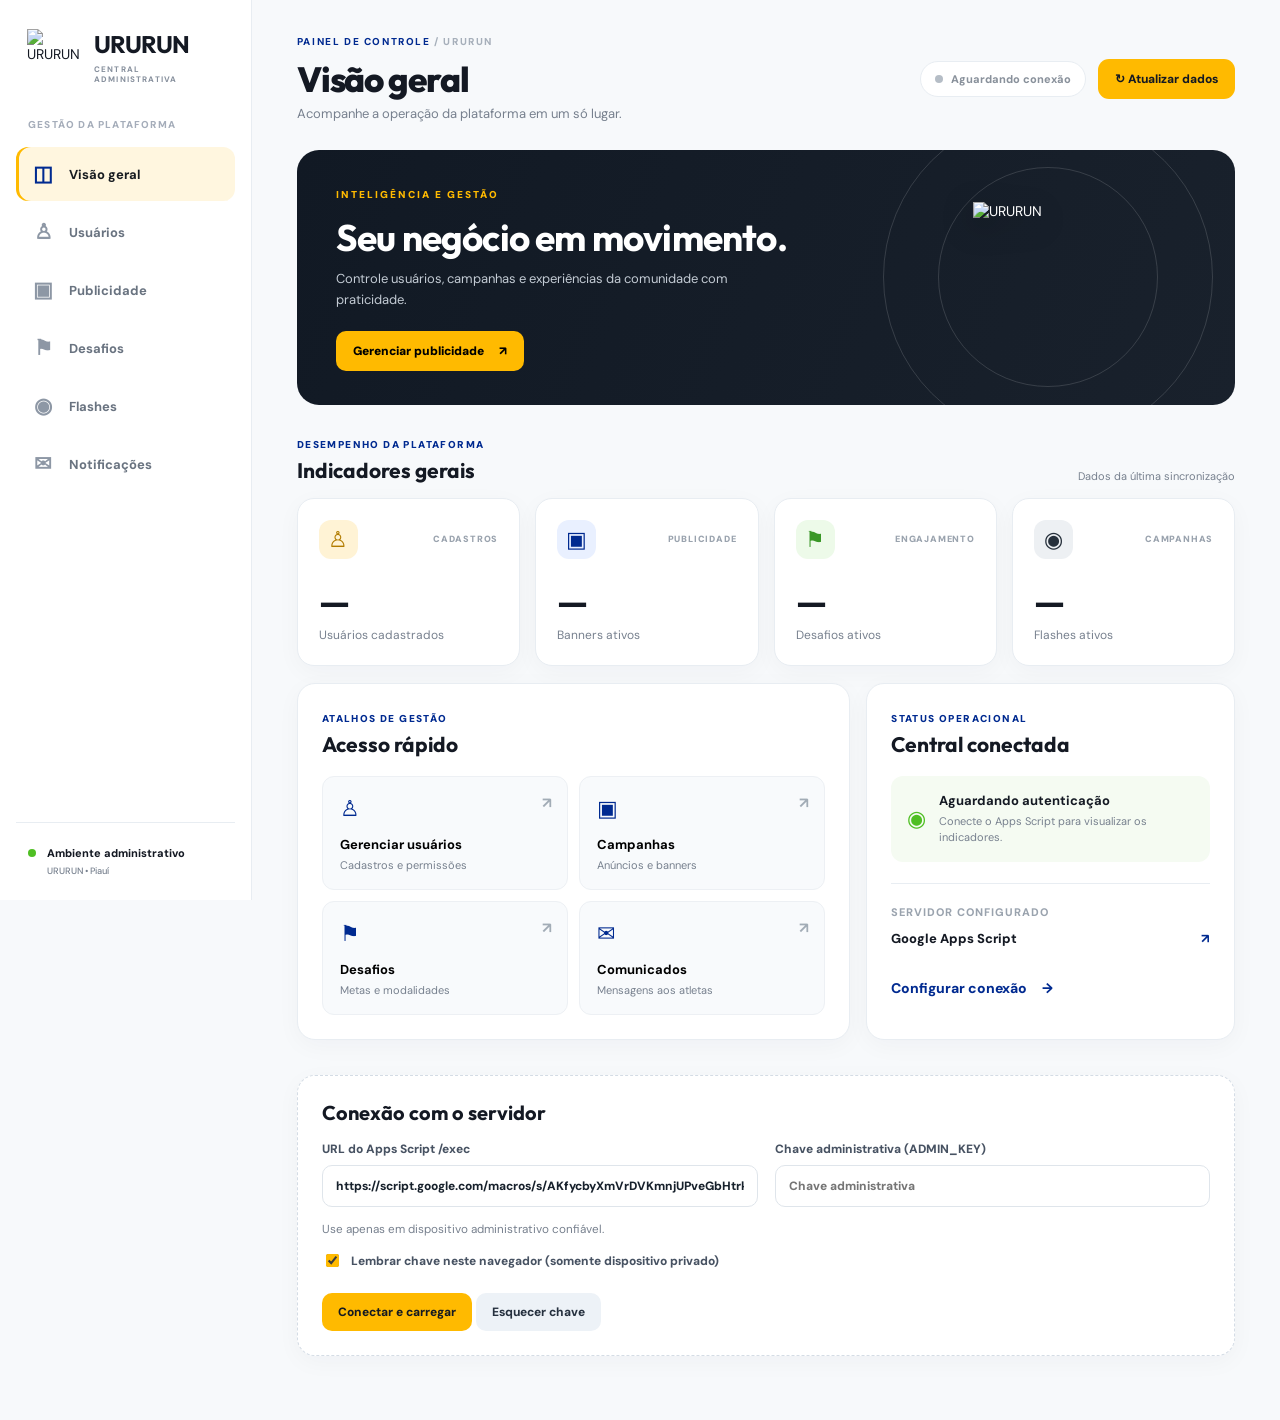
==== commit 4849cacc: "Add files via upload" ====
--- a/dashboardbrcentral/index.html
+++ b/dashboardbrcentral/index.html
@@ -1 +1,2 @@
-<!doctype html><html lang="pt-BR"><head><meta charset="utf-8"><meta name="viewport" content="width=device-width,initial-scale=1"><title>Dashboard | Uruçuí em Movimento</title><link rel="stylesheet" href="style.css"></head><body><header><h1>Uruçuí em Movimento</h1><small>Painel de administração • Usuários, anúncios e desafios por cidade</small></header><main><div id="notice" role="status"></div><section class="card"><h2>Conectar painel</h2><div class="fields"><label>URL do Apps Script /exec<input id="url" placeholder="https://script.google.com/macros/s/.../exec"></label><label>Chave administrativa (ADMIN_KEY)<input id="key" type="password" placeholder="Chave administrativa"></label></div><p><small>Use apenas em dispositivo administrativo confiável.</small></p><label style="display:flex;align-items:center;gap:9px;margin:14px 0"><input id="remember" type="checkbox" style="width:auto" checked> Lembrar chave neste navegador (somente dispositivo privado)</label><button onclick="connect()">Conectar e carregar</button> <button class="alt" onclick="forgetKey()">Esquecer chave</button></section><nav><button class="on" onclick="tab('usuarios',this)">Usuários</button><button onclick="tab('banners',this)">Banners</button><button onclick="tab('desafios',this)">Desafios</button><button onclick="tab('flashes',this)">Flashes anúncios</button><button onclick="tab('notificar',this);carregarNotificacoes()">Notificar</button></nav><section id="usuarios" class="tab card"><h2>Contas cadastradas <span id="total"></span></h2><input id="search" placeholder="Filtrar por nome, e-mail ou cidade" oninput="renderUsers()"><div class="scroll"><table><thead><tr><th>Usuário</th><th>E-mail</th><th>Cidade</th><th>Idade</th><th>Peso</th><th>Sexo</th><th>Status</th><th>Ação</th></tr></thead><tbody id="users"></tbody></table></div></section><section id="banners" class="tab card" hidden><h2>Publicidade por cidade</h2><form id="bannerForm"><input name="id" type="hidden"><div class="fields"><label class="city-field">Cidade<input name="cidade" autocomplete="off" required placeholder="Digite para buscar a cidade"><div class="city-results" hidden></div></label><label>UF (automático)<input name="uf" maxlength="2" placeholder="PI" readonly required></label><label>Nome do anúncio<input name="titulo" required></label><label>Link ao clicar na imagem (opcional)<input name="link" type="url" placeholder="https://..."></label><label>Onde exibir o banner (selecione uma ou mais)<span class="positions"><span><input type="checkbox" name="posicoes" value="home" checked> Início</span><span><input type="checkbox" name="posicoes" value="ranking"> Comunidade</span><span><input type="checkbox" name="posicoes" value="finish"> Oferecimento ao finalizar atividade</span></span></label><label>Ativo<select name="ativo"><option value="sim">Sim</option><option value="nao">Não</option></select></label><div class="upload-box"><label>Imagem do banner (arquivo JPG, PNG ou WEBP)<input name="arquivoImagem" type="file" accept="image/jpeg,image/png,image/webp"></label><div class="upload-row"><img class="preview" hidden alt="Prévia do banner"><small class="hint">Ao editar, deixe sem arquivo para manter a imagem atual. O servidor precisa aceitar a ação adminUploadImage.</small></div></div></div><p><button type="submit">Salvar banner</button> <button type="reset" class="alt">Limpar</button></p></form><div class="scroll"><table><thead><tr><th>Imagem</th><th>Título</th><th>Cidade</th><th>Posição</th><th>Ativo</th><th>Ações</th></tr></thead><tbody id="bannerRows"></tbody></table></div></section><section id="desafios" class="tab card" hidden><h2>Desafios por cidade</h2><p class="hint">Crie desafios com modalidade, meta, período e patrocinador. O atleta poderá iniciar o treino vinculado ao desafio no aplicativo.</p><form id="challengeForm"><input name="id" type="hidden"><div class="fields"><label class="city-field">Cidade<input name="cidade" autocomplete="off" required placeholder="Digite para buscar a cidade"><div class="city-results" hidden></div></label><label>UF (automático)<input name="uf" maxlength="2" readonly required placeholder="PI"></label><label>Nome do desafio<input name="titulo" required maxlength="100" placeholder="Desafio 30 km"></label><label>Modalidade<select name="modalidade" required><option value="Corrida">Corrida</option><option value="Caminhada">Caminhada</option><option value="Ciclismo">Ciclismo</option></select></label><label>Meta de distância (km)<input name="metaKm" type="number" min="0.1" max="10000" step="0.1" required placeholder="30"></label><label>Data de início<input name="inicio" type="date" required></label><label>Data de término<input name="fim" type="date" required></label><label>Patrocinador (opcional)<input name="patrocinador" maxlength="100" placeholder="Nome da empresa"></label><label>Link do patrocinador (opcional)<input name="patrocinadorLink" type="url" placeholder="https://instagram.com/empresa"></label><div class="upload-box sponsor-upload"><label>Banner de oferecimento do desafio (JPG, PNG ou WEBP)<input name="arquivoPatrocinador" type="file" accept="image/jpeg,image/png,image/webp"></label><div class="upload-row"><img class="sponsor-preview" hidden alt="Prévia do banner de oferecimento"><small class="hint">Esta arte aparece somente quando o atleta finalizar uma atividade vinculada a este desafio. Ao editar, deixe vazio para manter a imagem atual.</small></div><label class="sponsor-remove"><input type="checkbox" name="removerPatrocinadorImagem" value="sim"> Remover banner atual</label></div><label>Ativo<select name="ativo"><option value="sim">Sim</option><option value="nao">Não</option></select></label><label class="wide-field">Descrição do desafio<textarea name="descricao" rows="3" maxlength="500" placeholder="Conte ao atleta qual é o objetivo deste desafio"></textarea></label><div class="upload-box"><label>Imagem do desafio (opcional)<input name="arquivoImagem" type="file" accept="image/jpeg,image/png,image/webp"></label><div class="upload-row"><img class="preview" hidden alt="Prévia da imagem do desafio"><small class="hint">Ao editar, deixe sem arquivo para manter a imagem atual.</small></div></div></div><p><button type="submit">Salvar desafio</button> <button type="reset" class="alt">Limpar</button></p></form><div class="scroll"><table><thead><tr><th>Desafio</th><th>Cidade</th><th>Modalidade</th><th>Meta</th><th>Período</th><th>Patrocinador</th><th>Ativo</th><th>Ações</th></tr></thead><tbody id="challengeRows"></tbody></table></div></section><section id="flashes" class="tab card" hidden><h2>Flashes patrocinados</h2><p class="hint">Imagens publicitárias em formato vertical. A ordem é embaralhada a cada abertura.</p><form id="flashAdForm"><input name="id" type="hidden"><div class="fields"><label class="city-field">Cidade<input name="cidade" autocomplete="off" required placeholder="Buscar cidade"><div class="city-results" hidden></div></label><label>UF<input name="uf" readonly required></label><label>Empresa<input name="titulo" required maxlength="100"></label><label>Chamada do botão<select name="botao"><option>Fale conosco</option><option>Falar no WhatsApp</option><option>Eu quero</option><option>Garantir</option></select></label><label>Link do botão<input name="link" type="url" required placeholder="https://..."></label><label>Validade<select name="duracao" id="flashDuration"><option value="1">24 horas</option><option value="15">15 dias</option><option value="30">30 dias</option><option value="custom">Quantidade personalizada</option></select></label><label>Dias personalizados<input name="diasCustom" type="number" min="1" max="365" placeholder="Ex.: 7"></label><label>Ativo<select name="ativo"><option value="sim">Sim</option><option value="nao">Não</option></select></label><label>Imagem vertical (JPG, PNG ou WEBP)<input name="arquivoImagem" type="file" accept="image/jpeg,image/png,image/webp"></label><img class="preview" hidden alt="Prévia" style="max-height:220px;object-fit:contain"></div><p><button type="submit">Salvar anúncio Flash</button> <button type="reset" class="alt">Limpar</button></p></form><div class="scroll"><table><thead><tr><th>Imagem</th><th>Empresa</th><th>Cidade</th><th>Vencimento</th><th>Ativo</th><th>Ações</th></tr></thead><tbody id="flashAdRows"></tbody></table></div></section><section id="notificar" class="tab card" hidden><h2>Notificar usuários por e-mail</h2><p class="hint">Envie comunicados em formato newsletter para os e-mails cadastrados. O envio é individual e respeita a cota diária do Google Apps Script.</p><div class="notify-layout"><form id="notifyForm"><label>Título do e-mail<input name="titulo" maxlength="120" required placeholder="Novidades do CorreSul"></label><label>Mensagem<textarea name="mensagem" rows="8" maxlength="8000" required placeholder="Escreva seu comunicado..."></textarea></label><p class="hint">Parágrafos e quebras de linha são preservados. Não inclua senhas ou informações pessoais sensíveis.</p><button type="button" class="alt" onclick="previewNotificacao()">Visualizar prévia</button> <button type="submit" id="notifySend">Confirmar envio para todos</button></form><div><h3>Prévia do e-mail</h3><div id="notifyPreview" class="notify-preview"><div class="notify-head"><small>COMUNICADO OFICIAL · CORRESUL</small><h2>Seu título aparecerá aqui</h2></div><div class="notify-body"><strong>Olá, atleta!</strong><p>Sua mensagem aparecerá aqui.</p></div><div class="notify-foot">CorreSul · Nossa cidade, nosso ritmo</div></div></div></div><div class="notify-status"><h3>Último envio</h3><p id="notifyStatus">Conecte o painel para consultar o andamento.</p><button type="button" class="alt" onclick="carregarNotificacoes()">Atualizar andamento</button></div></section></main><script src="script.js"></script></body></html>
+<!DOCTYPE html>
+<html lang="pt-BR"><head><meta charset="utf-8"/><meta content="width=device-width,initial-scale=1" name="viewport"/><title>URURUN | Central Administrativa</title><link href="style.css" rel="stylesheet"/><link href="https://fonts.googleapis.com/css2?family=DM+Sans:wght@400;500;600;700;800&amp;family=Outfit:wght@400;500;600;700;800;900&amp;display=swap" rel="stylesheet"/></head><body><div class="admin-shell"><aside class="admin-sidebar"><button class="mobile-close" onclick="document.body.classList.remove('sidebar-open')" type="button">✕</button><div class="brand"><img alt="URURUN" src="https://i.ibb.co/q3DGwQPL/URURUN-1.png"/><div><strong>URURUN</strong><small>CENTRAL ADMINISTRATIVA</small></div></div><div class="sidebar-label">GESTÃO DA PLATAFORMA</div><button class="side-link on" data-target="overview" onclick="tab('overview',this)" type="button"><span class="side-icon">◫</span><span>Visão geral</span></button><button class="side-link" data-target="usuarios" onclick="tab('usuarios',this)" type="button"><span class="side-icon">♙</span><span>Usuários</span></button><button class="side-link" data-target="banners" onclick="tab('banners',this)" type="button"><span class="side-icon">▣</span><span>Publicidade</span></button><button class="side-link" data-target="desafios" onclick="tab('desafios',this)" type="button"><span class="side-icon">⚑</span><span>Desafios</span></button><button class="side-link" data-target="flashes" onclick="tab('flashes',this)" type="button"><span class="side-icon">◉</span><span>Flashes</span></button><button class="side-link" data-target="notificar" onclick="tab('notificar',this);carregarNotificacoes()" type="button"><span class="side-icon">✉</span><span>Notificações</span></button><div class="sidebar-bottom"><span class="sidebar-live-dot"></span><span>Ambiente administrativo</span><small>URURUN • Piauí</small></div></aside><main><div class="workspace-header"><button aria-label="Abrir menu" class="mobile-menu" onclick="document.body.classList.toggle('sidebar-open')" type="button">☰</button><div><div class="workspace-eyebrow">PAINEL DE CONTROLE <span> / URURUN</span></div><h1 id="sectionTitle">Visão geral</h1><p id="sectionSubtitle">Acompanhe a operação da plataforma em um só lugar.</p></div><div class="header-actions"><span class="connection-badge" id="connectionBadge"><i></i> Aguardando conexão</span><button class="header-refresh" onclick="reload()" type="button">↻ <span>Atualizar dados</span></button></div></div><section class="tab overview-panel" id="overview"><div class="welcome-banner"><div><span class="welcome-label">INTELIGÊNCIA E GESTÃO</span><h2>Seu negócio em movimento.</h2><p>Controle usuários, campanhas e experiências da comunidade com praticidade.</p><button onclick="tab('banners',document.querySelector('[data-target=banners]'))" type="button">Gerenciar publicidade <span>↗</span></button></div><div class="welcome-art"><span class="ring ring-one"></span><span class="ring ring-two"></span><img alt="URURUN" src="https://i.ibb.co/q3DGwQPL/URURUN-1.png"/></div></div><div class="overview-section-head"><div><span>DESEMPENHO DA PLATAFORMA</span><h2>Indicadores gerais</h2></div><small>Dados da última sincronização</small></div><div class="kpi-grid"><article class="kpi-card"><div class="kpi-top"><span class="kpi-icon yellow">♙</span><span class="kpi-caption">CADASTROS</span></div><strong id="kpiUsers">—</strong><span>Usuários cadastrados</span></article><article class="kpi-card"><div class="kpi-top"><span class="kpi-icon blue">▣</span><span class="kpi-caption">PUBLICIDADE</span></div><strong id="kpiBanners">—</strong><span>Banners ativos</span></article><article class="kpi-card"><div class="kpi-top"><span class="kpi-icon green">⚑</span><span class="kpi-caption">ENGAJAMENTO</span></div><strong id="kpiChallenges">—</strong><span>Desafios ativos</span></article><article class="kpi-card"><div class="kpi-top"><span class="kpi-icon ink">◉</span><span class="kpi-caption">CAMPANHAS</span></div><strong id="kpiFlashes">—</strong><span>Flashes ativos</span></article></div><div class="overview-lower"><article class="card operations-card"><div class="overview-section-head"><div><span>ATALHOS DE GESTÃO</span><h2>Acesso rápido</h2></div></div><div class="shortcut-grid"><button onclick="tab('usuarios',document.querySelector('[data-target=usuarios]'))"><span class="shortcut-icon">♙</span><strong>Gerenciar usuários</strong><small>Cadastros e permissões</small><b>↗</b></button><button onclick="tab('banners',document.querySelector('[data-target=banners]'))"><span class="shortcut-icon">▣</span><strong>Campanhas</strong><small>Anúncios e banners</small><b>↗</b></button><button onclick="tab('desafios',document.querySelector('[data-target=desafios]'))"><span class="shortcut-icon">⚑</span><strong>Desafios</strong><small>Metas e modalidades</small><b>↗</b></button><button onclick="tab('notificar',document.querySelector('[data-target=notificar]'));carregarNotificacoes()"><span class="shortcut-icon">✉</span><strong>Comunicados</strong><small>Mensagens aos atletas</small><b>↗</b></button></div></article><article class="card status-card"><div class="overview-section-head"><div><span>STATUS OPERACIONAL</span><h2>Central conectada</h2></div></div><div class="status-row"><span class="status-symbol">◉</span><div><strong id="dashboardStatusTitle">Aguardando autenticação</strong><small id="dashboardStatusDesc">Conecte o Apps Script para visualizar os indicadores.</small></div></div><div class="status-line"></div><p>Servidor configurado</p><div class="server-url">Google Apps Script <span>↗</span></div><button class="settings-trigger" onclick="document.getElementById('connectionPanel').scrollIntoView({behavior:'smooth'})">Configurar conexão <span>→</span></button></article></div></section><div id="notice" role="status"></div><section class="tab card" hidden="" id="usuarios"><h2>Contas cadastradas <span id="total"></span></h2><input id="search" oninput="renderUsers()" placeholder="Filtrar por nome, e-mail ou cidade"/><div class="scroll"><table><thead><tr><th>Usuário</th><th>E-mail</th><th>Cidade</th><th>Idade</th><th>Peso</th><th>Sexo</th><th>Status</th><th>Ação</th></tr></thead><tbody id="users"></tbody></table></div></section><section class="tab card" hidden="" id="banners"><h2>Publicidade por cidade</h2><form id="bannerForm"><input name="id" type="hidden"/><div class="fields"><label class="city-field">Cidade<input autocomplete="off" name="cidade" placeholder="Digite para buscar a cidade" required=""/><div class="city-results" hidden=""></div></label><label>UF (automático)<input maxlength="2" name="uf" placeholder="PI" readonly="" required=""/></label><label>Nome do anúncio<input name="titulo" required=""/></label><label>Link ao clicar na imagem (opcional)<input name="link" placeholder="https://..." type="url"/></label><label>Onde exibir o banner (selecione uma ou mais)<span class="positions"><span><input checked="" name="posicoes" type="checkbox" value="home"/> Início</span><span><input name="posicoes" type="checkbox" value="ranking"/> Comunidade</span><span><input name="posicoes" type="checkbox" value="finish"/> Oferecimento ao finalizar atividade</span></span></label><label>Ativo<select name="ativo"><option value="sim">Sim</option><option value="nao">Não</option></select></label><div class="upload-box"><label>Imagem do banner (arquivo JPG, PNG ou WEBP)<input accept="image/jpeg,image/png,image/webp" name="arquivoImagem" type="file"/></label><div class="upload-row"><img alt="Prévia do banner" class="preview" hidden=""/><small class="hint">Ao editar, deixe sem arquivo para manter a imagem atual. O servidor precisa aceitar a ação adminUploadImage.</small></div></div></div><p><button type="submit">Salvar banner</button> <button class="alt" type="reset">Limpar</button></p></form><div class="scroll"><table><thead><tr><th>Imagem</th><th>Título</th><th>Cidade</th><th>Posição</th><th>Ativo</th><th>Ações</th></tr></thead><tbody id="bannerRows"></tbody></table></div></section><section class="tab card" hidden="" id="desafios"><h2>Desafios por cidade</h2><p class="hint">Crie desafios com modalidade, meta, período e patrocinador. O atleta poderá iniciar o treino vinculado ao desafio no aplicativo.</p><form id="challengeForm"><input name="id" type="hidden"/><div class="fields"><label class="city-field">Cidade<input autocomplete="off" name="cidade" placeholder="Digite para buscar a cidade" required=""/><div class="city-results" hidden=""></div></label><label>UF (automático)<input maxlength="2" name="uf" placeholder="PI" readonly="" required=""/></label><label>Nome do desafio<input maxlength="100" name="titulo" placeholder="Desafio 30 km" required=""/></label><label>Modalidade<select name="modalidade" required=""><option value="Corrida">Corrida</option><option value="Caminhada">Caminhada</option><option value="Ciclismo">Ciclismo</option></select></label><label>Meta de distância (km)<input max="10000" min="0.1" name="metaKm" placeholder="30" required="" step="0.1" type="number"/></label><label>Data de início<input name="inicio" required="" type="date"/></label><label>Data de término<input name="fim" required="" type="date"/></label><label>Patrocinador (opcional)<input maxlength="100" name="patrocinador" placeholder="Nome da empresa"/></label><label>Link do patrocinador (opcional)<input name="patrocinadorLink" placeholder="https://instagram.com/empresa" type="url"/></label><div class="upload-box sponsor-upload"><label>Banner de oferecimento do desafio (JPG, PNG ou WEBP)<input accept="image/jpeg,image/png,image/webp" name="arquivoPatrocinador" type="file"/></label><div class="upload-row"><img alt="Prévia do banner de oferecimento" class="sponsor-preview" hidden=""/><small class="hint">Esta arte aparece somente quando o atleta finalizar uma atividade vinculada a este desafio. Ao editar, deixe vazio para manter a imagem atual.</small></div><label class="sponsor-remove"><input name="removerPatrocinadorImagem" type="checkbox" value="sim"/> Remover banner atual</label></div><label>Ativo<select name="ativo"><option value="sim">Sim</option><option value="nao">Não</option></select></label><label class="wide-field">Descrição do desafio<textarea maxlength="500" name="descricao" placeholder="Conte ao atleta qual é o objetivo deste desafio" rows="3"></textarea></label><div class="upload-box"><label>Imagem do desafio (opcional)<input accept="image/jpeg,image/png,image/webp" name="arquivoImagem" type="file"/></label><div class="upload-row"><img alt="Prévia da imagem do desafio" class="preview" hidden=""/><small class="hint">Ao editar, deixe sem arquivo para manter a imagem atual.</small></div></div></div><p><button type="submit">Salvar desafio</button> <button class="alt" type="reset">Limpar</button></p></form><div class="scroll"><table><thead><tr><th>Desafio</th><th>Cidade</th><th>Modalidade</th><th>Meta</th><th>Período</th><th>Patrocinador</th><th>Ativo</th><th>Ações</th></tr></thead><tbody id="challengeRows"></tbody></table></div></section><section class="tab card" hidden="" id="flashes"><h2>Flashes patrocinados</h2><p class="hint">Imagens publicitárias em formato vertical. A ordem é embaralhada a cada abertura.</p><form id="flashAdForm"><input name="id" type="hidden"/><div class="fields"><label class="city-field">Cidade<input autocomplete="off" name="cidade" placeholder="Buscar cidade" required=""/><div class="city-results" hidden=""></div></label><label>UF<input name="uf" readonly="" required=""/></label><label>Empresa<input maxlength="100" name="titulo" required=""/></label><label>Chamada do botão<select name="botao"><option>Fale conosco</option><option>Falar no WhatsApp</option><option>Eu quero</option><option>Garantir</option></select></label><label>Link do botão<input name="link" placeholder="https://..." required="" type="url"/></label><label>Validade<select id="flashDuration" name="duracao"><option value="1">24 horas</option><option value="15">15 dias</option><option value="30">30 dias</option><option value="custom">Quantidade personalizada</option></select></label><label>Dias personalizados<input max="365" min="1" name="diasCustom" placeholder="Ex.: 7" type="number"/></label><label>Ativo<select name="ativo"><option value="sim">Sim</option><option value="nao">Não</option></select></label><label>Imagem vertical (JPG, PNG ou WEBP)<input accept="image/jpeg,image/png,image/webp" name="arquivoImagem" type="file"/></label><img alt="Prévia" class="preview" hidden="" style="max-height:220px;object-fit:contain"/></div><p><button type="submit">Salvar anúncio Flash</button> <button class="alt" type="reset">Limpar</button></p></form><div class="scroll"><table><thead><tr><th>Imagem</th><th>Empresa</th><th>Cidade</th><th>Vencimento</th><th>Ativo</th><th>Ações</th></tr></thead><tbody id="flashAdRows"></tbody></table></div></section><section class="tab card" hidden="" id="notificar"><h2>Notificar usuários por e-mail</h2><p class="hint">Envie comunicados em formato newsletter para os e-mails cadastrados. O envio é individual e respeita a cota diária do Google Apps Script.</p><div class="notify-layout"><form id="notifyForm"><label>Título do e-mail<input maxlength="120" name="titulo" placeholder="Novidades do CorreSul" required=""/></label><label>Mensagem<textarea maxlength="8000" name="mensagem" placeholder="Escreva seu comunicado..." required="" rows="8"></textarea></label><p class="hint">Parágrafos e quebras de linha são preservados. Não inclua senhas ou informações pessoais sensíveis.</p><button class="alt" onclick="previewNotificacao()" type="button">Visualizar prévia</button> <button id="notifySend" type="submit">Confirmar envio para todos</button></form><div><h3>Prévia do e-mail</h3><div class="notify-preview" id="notifyPreview"><div class="notify-head"><small>COMUNICADO OFICIAL · CORRESUL</small><h2>Seu título aparecerá aqui</h2></div><div class="notify-body"><strong>Olá, atleta!</strong><p>Sua mensagem aparecerá aqui.</p></div><div class="notify-foot">CorreSul · Nossa cidade, nosso ritmo</div></div></div></div><div class="notify-status"><h3>Último envio</h3><p id="notifyStatus">Conecte o painel para consultar o andamento.</p><button class="alt" onclick="carregarNotificacoes()" type="button">Atualizar andamento</button></div></section><section class="settings-panel" id="connectionPanel"><section class="card connection-card"><h2>Conexão com o servidor</h2><div class="fields"><label>URL do Apps Script /exec<input id="url" placeholder="https://script.google.com/macros/s/.../exec"/></label><label>Chave administrativa (ADMIN_KEY)<input id="key" placeholder="Chave administrativa" type="password"/></label></div><p><small>Use apenas em dispositivo administrativo confiável.</small></p><label style="display:flex;align-items:center;gap:9px;margin:14px 0"><input checked="" id="remember" style="width:auto" type="checkbox"/> Lembrar chave neste navegador (somente dispositivo privado)</label><button onclick="connect()">Conectar e carregar</button> <button class="alt" onclick="forgetKey()">Esquecer chave</button></section></section></main></div><script src="script.js"></script></body></html>
--- a/dashboardbrcentral/style.css
+++ b/dashboardbrcentral/style.css
@@ -1,8 +1,4 @@
-*{box-sizing:border-box}body{margin:0;background:#0c1314;color:#eef8ed;font:15px system-ui,Arial}header{background:#162321;padding:24px 5%;border-bottom:1px solid #34503b}h1{margin:0;color:#b1ef53}main{max-width:1200px;margin:auto;padding:28px 20px}.card{background:#172423;border:1px solid #32443a;border-radius:18px;padding:22px;margin:18px 0}h2{margin-top:0}input,select{background:#0e1818;color:white;border:1px solid #455b4b;border-radius:9px;padding:12px;min-width:0;width:100%}input[type=file]{cursor:pointer}label{display:grid;gap:6px;font-size:13px;color:#c8d8c9}.fields{display:grid;grid-template-columns:repeat(auto-fit,minmax(190px,1fr));gap:12px}button{border:0;border-radius:9px;background:#b1ef53;color:#16220f;padding:12px 18px;font-weight:800;cursor:pointer}button.alt{background:#35473b;color:white}button.danger{background:#8f3838;color:white}button:disabled{opacity:.5;cursor:wait}table{border-collapse:collapse;width:100%;min-width:680px}td,th{padding:11px;text-align:left;border-bottom:1px solid #35443c;font-size:13px}th{color:#b1ef53}.scroll{overflow:auto}small{color:#9daf9f}nav{display:flex;gap:10px;flex-wrap:wrap}nav button{background:#304332;color:white}nav button.on{background:#b1ef53;color:#13200c}.tab[hidden]{display:none}img.thumb{width:90px;height:50px;object-fit:cover;border-radius:6px}#notice{position:sticky;top:0;background:#293f30;padding:10px;display:none;z-index:10}.preview{width:180px;max-height:130px;object-fit:contain;border:1px solid #455b4b;border-radius:10px;margin-top:8px}.hint{font-size:12px;color:#aabbaa}.city-results{position:absolute;top:100%;left:0;right:0;z-index:5;max-height:220px;overflow:auto;background:#22332c;border:1px solid #526d52;border-radius:8px}.city-results button{display:block;width:100%;text-align:left;background:transparent;color:white;border-radius:0}.city-results button:hover{background:#395342}.city-field{position:relative}.upload-box{grid-column:1/-1}.upload-row{display:flex;gap:14px;align-items:center;flex-wrap:wrap}.upload-row img[hidden]{display:none}a{color:#b1ef53}.positions{display:flex;gap:12px;flex-wrap:wrap;padding:10px;border:1px solid #455b4b;border-radius:9px}.positions span{display:flex;align-items:center;gap:6px;color:white}.positions input{width:auto;accent-color:#b1ef53}
-/* Cadastro de desafios */
-textarea{background:#0e1818;color:white;border:1px solid #455b4b;border-radius:9px;padding:12px;width:100%;font:inherit;resize:vertical}.wide-field{grid-column:1/-1}input[type=date]{color-scheme:dark}
-
-.sponsor-upload{border:1px solid #607c48;border-radius:14px;padding:15px;background:#203126}.sponsor-preview{width:220px;max-width:100%;max-height:150px;object-fit:contain;border-radius:10px;margin-top:9px}.sponsor-preview[hidden]{display:none}.sponsor-remove{display:flex;align-items:center;gap:8px;margin-top:12px}.sponsor-remove input{width:auto}
-
-/* Notificações */
-.notify-layout{display:grid;grid-template-columns:minmax(0,1fr) minmax(280px,1fr);gap:24px;align-items:start}.notify-layout label{display:block;margin-bottom:15px}.notify-layout textarea{width:100%;resize:vertical}.notify-preview{background:white;color:#1a2b20;border:1px solid #dce5d9;border-radius:20px;overflow:hidden;box-shadow:0 12px 32px #13231912}.notify-head{background:#13241b;padding:28px;color:white}.notify-head small{color:#c4f44b;letter-spacing:1px;font-weight:800}.notify-head h2{color:white;font-size:26px;margin:14px 0 0;overflow-wrap:anywhere}.notify-body{padding:26px;line-height:1.7;overflow-wrap:anywhere}.notify-body p{white-space:pre-wrap}.notify-foot{background:#f0f5ee;padding:18px;text-align:center;color:#617268;font-size:12px}.notify-status{margin-top:22px;border-top:1px solid #dce5d9;padding-top:18px}@media(max-width:780px){.notify-layout{grid-template-columns:1fr}}
+/* URURUN • Dashboard empresarial | branco, amarelo, azul e verde */
+:root{--yellow:#FFBA00;--blue:#002a90;--green:#4fbf23;--ink:#141923;--muted:#77808e;--border:#e8edf2;--page:#f7f9fb;--white:#fff;--shadow:0 6px 24px rgba(22,39,61,.035)}
+*{box-sizing:border-box}html{scroll-behavior:smooth}body{margin:0;background:var(--page);color:var(--ink);font:14px 'DM Sans',sans-serif}h1,h2,h3,p{margin-top:0}h1,h2,h3,.brand strong,.kpi-card strong{font-family:'Outfit',sans-serif}button,input,select,textarea{font:inherit}button{cursor:pointer;border:0;transition:background .18s,transform .18s,box-shadow .18s}button:active{transform:scale(.985)}button:disabled{opacity:.55;cursor:wait}button:focus-visible,input:focus-visible,select:focus-visible,textarea:focus-visible{outline:3px solid #ffba0070;outline-offset:2px}a{color:var(--blue)}small{color:var(--muted)}.admin-shell{display:flex;min-height:100vh}.admin-sidebar{position:sticky;top:0;height:100vh;width:252px;flex:0 0 252px;background:#fff;border-right:1px solid var(--border);display:flex;flex-direction:column;padding:29px 16px 18px;z-index:50}.brand{display:flex;align-items:center;gap:11px;padding:0 11px 32px}.brand img{width:57px;height:57px;object-fit:contain}.brand strong{font-size:24px;letter-spacing:-1px;display:block;line-height:1}.brand small{display:block;font-size:8px;letter-spacing:1.15px;font-weight:800;margin-top:8px;color:#87909d}.sidebar-label{font-size:10px;letter-spacing:1.2px;font-weight:800;color:#a5adba;margin:0 12px 14px}.side-link{width:100%;background:transparent;color:#697380;display:flex;align-items:center;gap:13px;padding:13px 14px;border-radius:12px;text-align:left;font-weight:700;margin:2px 0;font-size:13px}.side-link:hover{background:#f5f7fa;color:var(--ink)}.side-link.on{background:#fff6df;color:#171b20;box-shadow:inset 3px 0 var(--yellow)}.side-icon{width:26px;font-size:21px;text-align:center;color:#8d97a5}.side-link.on .side-icon{color:var(--blue)}.sidebar-bottom{margin-top:auto;border-top:1px solid var(--border);padding:23px 12px 5px;display:grid;grid-template-columns:10px 1fr;column-gap:9px;row-gap:5px;font-size:11px;font-weight:800}.sidebar-bottom small{grid-column:2;font-weight:500}.sidebar-live-dot{width:8px;height:8px;background:var(--green);border-radius:50%;margin-top:3px}.mobile-close,.mobile-menu{display:none}main{width:100%;min-width:0;max-width:1600px;margin:0 auto;padding:35px clamp(22px,3.5vw,56px) 45px}.workspace-header{display:flex;align-items:center;justify-content:space-between;gap:18px;margin-bottom:28px}.workspace-eyebrow{font-size:10px;letter-spacing:1.6px;font-weight:800;color:var(--blue);margin-bottom:9px}.workspace-eyebrow span{color:#a6afba}.workspace-header h1{font-size:clamp(26px,3vw,35px);letter-spacing:-1.1px;margin:0 0 4px;font-weight:800}.workspace-header p{font-size:13px;color:var(--muted);margin:0}.header-actions{display:flex;align-items:center;gap:12px}.connection-badge{display:flex;align-items:center;gap:8px;background:#fff;border:1px solid var(--border);border-radius:100px;padding:10px 14px;font-size:11px;font-weight:800;white-space:nowrap;color:#89919b}.connection-badge i{width:8px;height:8px;border-radius:50%;background:#b5bdc6}.connection-badge.connected{color:#277a21}.connection-badge.connected i{background:var(--green)}.header-refresh{background:var(--yellow);color:#141923;border-radius:11px;padding:12px 17px;font-size:12px;font-weight:800;white-space:nowrap}.header-refresh:hover{background:#f0ad00}.tab[hidden]{display:none!important}.welcome-banner{position:relative;overflow:hidden;background:linear-gradient(112deg,#111924 0%,#19212c 100%);border-radius:22px;padding:34px 39px;color:#fff;min-height:224px;display:flex;align-items:center}.welcome-banner>div:first-child{position:relative;z-index:2;max-width:520px}.welcome-label{font-size:10px;letter-spacing:2px;color:var(--yellow);font-weight:900}.welcome-banner h2{font-size:clamp(27px,3vw,37px);letter-spacing:-.8px;margin:12px 0 8px}.welcome-banner p{color:#c3cbd4;line-height:1.6;font-size:13px;max-width:440px}.welcome-banner button{margin-top:7px;background:var(--yellow);padding:12px 17px;border-radius:10px;font-size:12px;font-weight:900}.welcome-banner button span{margin-left:12px}.welcome-art{position:absolute;right:5%;top:0;bottom:0;width:280px;display:grid;place-items:center}.welcome-art img{position:relative;width:150px;height:150px;object-fit:contain;filter:drop-shadow(0 8px 15px #0005);z-index:2}.ring{position:absolute;border:1px solid #ffffff24;border-radius:50%}.ring-one{width:220px;height:220px}.ring-two{width:330px;height:330px}.overview-section-head{display:flex;justify-content:space-between;align-items:end;gap:12px;margin:29px 0 15px}.overview-section-head span{font-size:10px;font-weight:900;letter-spacing:1.4px;color:var(--blue)}.overview-section-head h2{font-size:21px;margin:5px 0 0}.overview-section-head small{font-size:11px}.kpi-grid{display:grid;grid-template-columns:repeat(4,minmax(0,1fr));gap:15px}.kpi-card{background:white;border:1px solid var(--border);border-radius:17px;padding:21px 21px 22px;min-width:0;box-shadow:var(--shadow)}.kpi-top{display:flex;align-items:center;justify-content:space-between;gap:8px}.kpi-icon{width:39px;height:39px;border-radius:12px;display:grid;place-items:center;font-size:22px}.kpi-icon.yellow{background:#fff3d5;color:#b27c00}.kpi-icon.blue{background:#e9f0ff;color:var(--blue)}.kpi-icon.green{background:#edfae9;color:#3a9727}.kpi-icon.ink{background:#edf0f3;color:#27313c}.kpi-caption{font-size:9px;font-weight:900;color:#9aa3ae;letter-spacing:.8px}.kpi-card strong{display:block;font-size:36px;margin:19px 0 2px;letter-spacing:-1.3px}.kpi-card>span{font-size:12px;color:var(--muted)}.overview-lower{display:grid;grid-template-columns:1.5fr 1fr;gap:16px;margin-top:17px}.card{background:#fff;border:1px solid var(--border);border-radius:18px;padding:24px;margin:0 0 19px;box-shadow:var(--shadow)}.overview-lower .card{margin:0}.overview-lower .overview-section-head{margin:0 0 19px}.shortcut-grid{display:grid;grid-template-columns:1fr 1fr;gap:11px}.shortcut-grid button{position:relative;text-align:left;background:#f8fafc;border:1px solid #edf0f4;border-radius:12px;padding:17px;display:flex;flex-direction:column;align-items:flex-start;gap:5px}.shortcut-grid button:hover{background:#fff8e8;border-color:#fce4a3}.shortcut-icon{color:var(--blue);font-size:22px;margin-bottom:8px}.shortcut-grid strong{font-size:13px}.shortcut-grid small{font-size:11px}.shortcut-grid b{position:absolute;right:15px;top:16px;font-size:15px;color:#a2acb6}.status-row{display:flex;gap:13px;align-items:center;background:#f5fbf2;border-radius:12px;padding:16px}.status-symbol{color:var(--green);font-size:22px}.status-row strong,.status-row small{display:block}.status-row strong{font-size:13px}.status-row small{font-size:11px;margin-top:4px;line-height:1.5}.status-line{height:1px;background:var(--border);margin:21px 0}.status-card>p{font-size:11px;color:#9aa3ae;font-weight:800;text-transform:uppercase;letter-spacing:1px}.server-url{font-weight:800;font-size:13px;display:flex;justify-content:space-between}.server-url span{color:var(--blue)}.settings-trigger{background:transparent;color:var(--blue);font-weight:800;padding:12px 0;margin-top:20px}.settings-trigger span{margin-left:12px}.settings-panel{margin-top:35px}.connection-card{border:1px dashed #d4dce5;background:#fff}.connection-card h2{font-size:20px}.connection-card>p{margin:12px 0;color:var(--muted)}.connection-card>button{margin-top:9px}#notice{display:none;position:sticky;top:12px;z-index:80;padding:13px 18px;margin-bottom:18px;background:#fff8df;border:1px solid #f2d37c;color:#5c490d;border-radius:12px;font-weight:700;box-shadow:0 7px 22px #0001}.tab.card>h2{font-size:23px;margin:0 0 18px}.tab.card>.hint{margin-bottom:22px}.tab.card form{background:#fbfcfd;border:1px solid var(--border);border-radius:14px;padding:20px;margin:15px 0 26px}.fields{display:grid;grid-template-columns:repeat(2,minmax(0,1fr));gap:17px}label{display:grid;gap:8px;color:#475262;font-size:12px;font-weight:800;min-width:0}input,select,textarea{width:100%;min-width:0;background:#fff;color:#17212c;border:1px solid #dfe5eb;border-radius:10px;padding:12px 13px;outline:none}input:focus,select:focus,textarea:focus{border-color:var(--blue);box-shadow:0 0 0 3px #002a9015}input[type=checkbox]{width:auto;accent-color:var(--yellow)}input[type=date]{color-scheme:light}input[type=file]{cursor:pointer}.wide-field,.upload-box{grid-column:1/-1}.upload-box{background:#fff;border:1px dashed #cdd6e1;border-radius:13px;padding:16px}.upload-row{display:flex;align-items:center;gap:15px;flex-wrap:wrap}.preview{width:180px;max-height:140px;object-fit:contain;border-radius:9px;margin-top:10px}.sponsor-preview{width:220px;max-width:100%;max-height:150px;object-fit:contain;border-radius:9px;margin-top:10px}.upload-row img[hidden],.sponsor-preview[hidden]{display:none}.sponsor-remove{display:flex;align-items:center;margin-top:12px}.hint{font-size:12px;line-height:1.6;color:var(--muted)}button:not(.side-link):not(.mobile-close):not(.mobile-menu):not(.header-refresh):not(.settings-trigger):not(.shortcut-grid button):not(.welcome-banner button){background:var(--yellow);color:#151a22;border-radius:10px;padding:11px 16px;font-weight:800;font-size:12px}button.alt{background:#edf2f7!important;color:#26313f!important}button.danger{background:#fff0f0!important;color:#b52b36!important}button:not(.side-link):hover{filter:brightness(.98)}.scroll{overflow:auto;width:100%;border:1px solid var(--border);border-radius:12px}table{border-collapse:collapse;width:100%;min-width:720px;text-align:left}th,td{padding:15px 14px;border-bottom:1px solid var(--border);font-size:12px;vertical-align:middle}th{background:#f8fafc;color:#6c7785;font-size:10px;letter-spacing:.65px;text-transform:uppercase;font-weight:900}tr:last-child td{border-bottom:0}tbody tr:hover{background:#fafcff}img.thumb{width:90px;height:50px;object-fit:cover;border-radius:8px}#search{margin-bottom:18px;max-width:430px}.city-field{position:relative}.city-results{position:absolute;top:100%;left:0;right:0;z-index:10;background:#fff;border:1px solid #dce3ec;border-radius:11px;max-height:240px;overflow:auto;box-shadow:0 12px 28px #0002}.city-results button{display:block;width:100%;text-align:left;background:#fff!important;color:#26313f!important;border-radius:0!important}.city-results button:hover{background:#f4f7fb!important}.positions{display:flex;flex-wrap:wrap;gap:12px;padding:13px;border:1px solid var(--border);border-radius:10px;background:#fff}.positions span{display:flex;align-items:center;gap:7px;font-weight:500}.notify-layout{display:grid;grid-template-columns:1fr 1fr;gap:24px}.notify-layout label{margin-bottom:15px}.notify-preview{border:1px solid var(--border);border-radius:15px;overflow:hidden;background:#fff}.notify-head{background:#17212c;color:white;padding:25px}.notify-head small{color:var(--yellow);font-weight:900;letter-spacing:1px}.notify-head h2{margin:12px 0 0}.notify-body{padding:25px;line-height:1.7}.notify-body p{white-space:pre-wrap}.notify-foot{padding:16px;text-align:center;background:#f7f9fb;font-size:12px;color:var(--muted)}.notify-status{margin-top:24px;border-top:1px solid var(--border);padding-top:18px}
+@media(max-width:1200px){.kpi-grid{grid-template-columns:repeat(2,minmax(0,1fr))}.overview-lower{grid-template-columns:1fr}.welcome-art{opacity:.55}}@media(max-width:850px){.admin-sidebar{position:fixed;left:0;transform:translateX(-105%);transition:transform .2s;box-shadow:15px 0 35px #0001}.sidebar-open .admin-sidebar{transform:translateX(0)}.mobile-close{display:block!important;position:absolute;right:12px;top:10px;background:transparent;font-size:20px}.mobile-menu{display:block!important;background:#fff!important;border:1px solid var(--border)!important;padding:10px 13px!important;font-size:17px!important}.workspace-header{flex-wrap:wrap}.workspace-header>div:nth-child(2){flex:1}.header-actions{width:100%;justify-content:space-between}.welcome-art{right:-60px}}@media(max-width:600px){main{padding:21px 15px 35px}.welcome-banner{padding:26px 23px;min-height:215px}.welcome-banner h2{font-size:28px}.welcome-art{opacity:.17;right:-110px}.kpi-grid{gap:10px}.kpi-card{padding:16px}.kpi-card strong{font-size:30px}.kpi-caption{font-size:8px}.kpi-icon{width:32px;height:32px}.shortcut-grid,.fields,.notify-layout{grid-template-columns:1fr}.card{padding:17px}.tab.card form{padding:14px}.overview-section-head{align-items:start;flex-direction:column}.connection-badge{font-size:10px}.header-refresh{padding:11px 12px}.header-refresh span{display:none}.workspace-header h1{font-size:28px}.welcome-banner button{font-size:11px}}
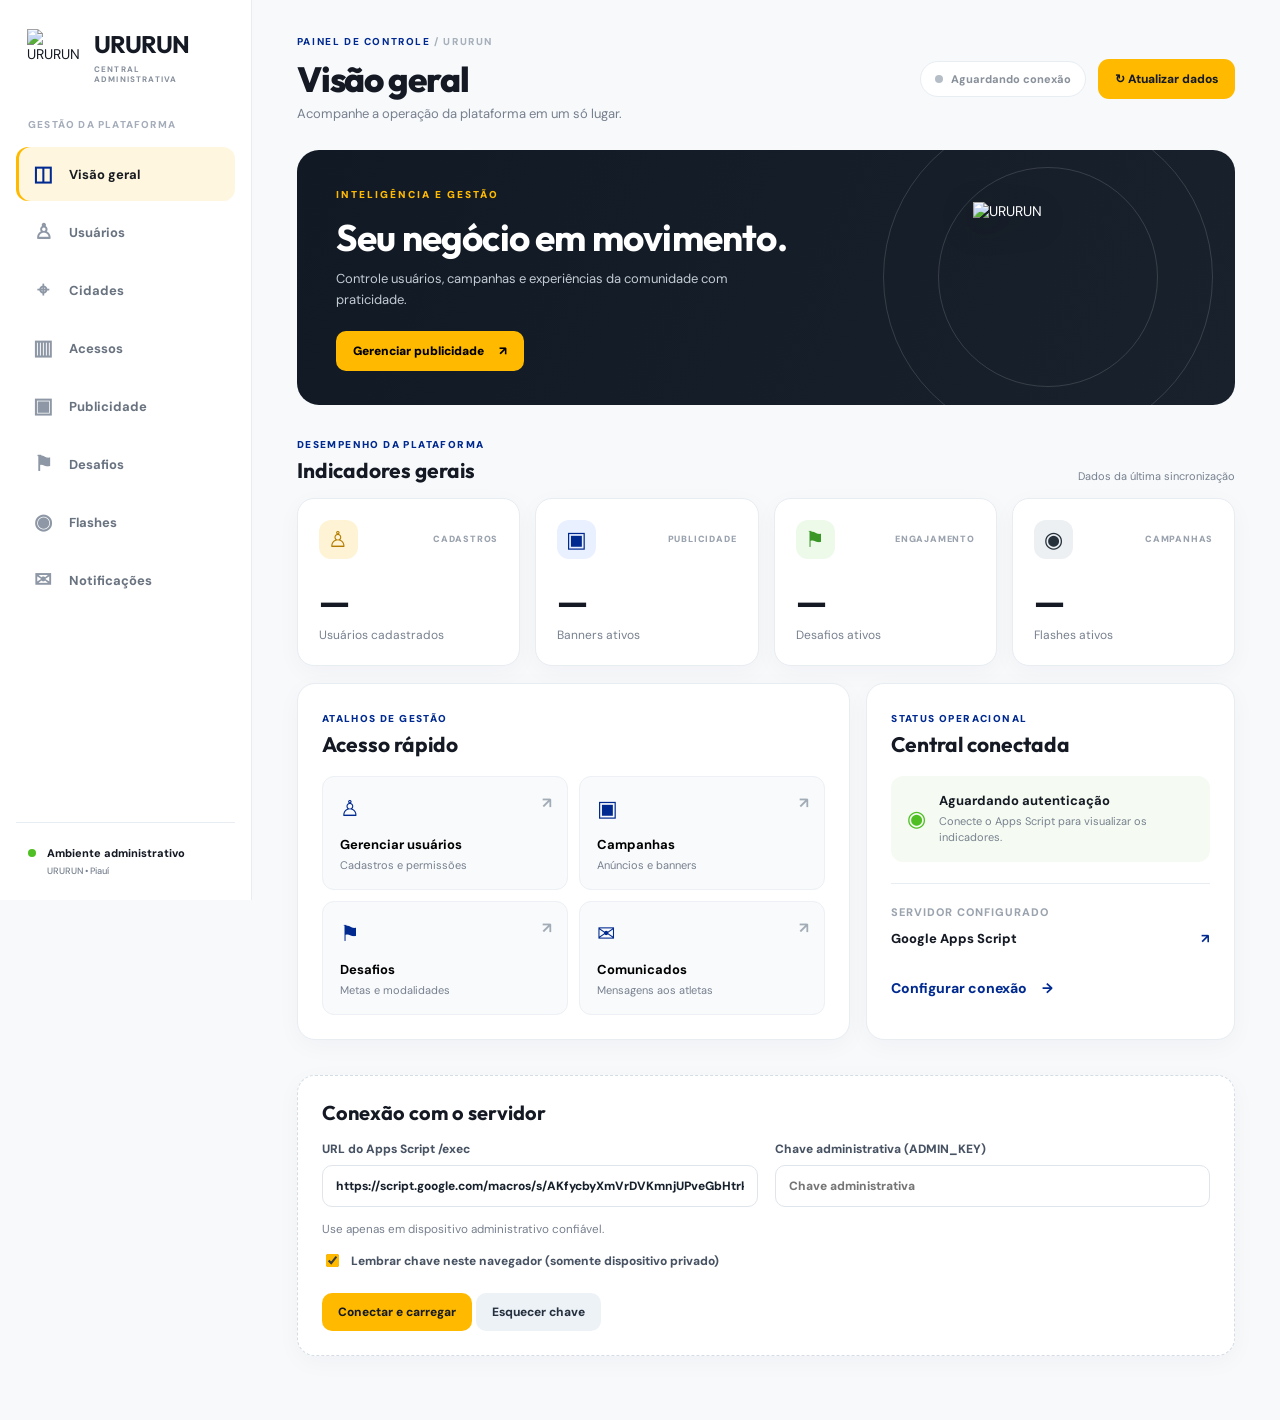
==== commit d85d2daa: "Add files via upload" ====
--- a/dashboardbrcentral/index.html
+++ b/dashboardbrcentral/index.html
@@ -1,2 +1,2 @@
 <!DOCTYPE html>
-<html lang="pt-BR"><head><meta charset="utf-8"/><meta content="width=device-width,initial-scale=1" name="viewport"/><title>URURUN | Central Administrativa</title><link href="style.css" rel="stylesheet"/><link href="https://fonts.googleapis.com/css2?family=DM+Sans:wght@400;500;600;700;800&amp;family=Outfit:wght@400;500;600;700;800;900&amp;display=swap" rel="stylesheet"/></head><body><div class="admin-shell"><aside class="admin-sidebar"><button class="mobile-close" onclick="document.body.classList.remove('sidebar-open')" type="button">✕</button><div class="brand"><img alt="URURUN" src="https://i.ibb.co/q3DGwQPL/URURUN-1.png"/><div><strong>URURUN</strong><small>CENTRAL ADMINISTRATIVA</small></div></div><div class="sidebar-label">GESTÃO DA PLATAFORMA</div><button class="side-link on" data-target="overview" onclick="tab('overview',this)" type="button"><span class="side-icon">◫</span><span>Visão geral</span></button><button class="side-link" data-target="usuarios" onclick="tab('usuarios',this)" type="button"><span class="side-icon">♙</span><span>Usuários</span></button><button class="side-link" data-target="banners" onclick="tab('banners',this)" type="button"><span class="side-icon">▣</span><span>Publicidade</span></button><button class="side-link" data-target="desafios" onclick="tab('desafios',this)" type="button"><span class="side-icon">⚑</span><span>Desafios</span></button><button class="side-link" data-target="flashes" onclick="tab('flashes',this)" type="button"><span class="side-icon">◉</span><span>Flashes</span></button><button class="side-link" data-target="notificar" onclick="tab('notificar',this);carregarNotificacoes()" type="button"><span class="side-icon">✉</span><span>Notificações</span></button><div class="sidebar-bottom"><span class="sidebar-live-dot"></span><span>Ambiente administrativo</span><small>URURUN • Piauí</small></div></aside><main><div class="workspace-header"><button aria-label="Abrir menu" class="mobile-menu" onclick="document.body.classList.toggle('sidebar-open')" type="button">☰</button><div><div class="workspace-eyebrow">PAINEL DE CONTROLE <span> / URURUN</span></div><h1 id="sectionTitle">Visão geral</h1><p id="sectionSubtitle">Acompanhe a operação da plataforma em um só lugar.</p></div><div class="header-actions"><span class="connection-badge" id="connectionBadge"><i></i> Aguardando conexão</span><button class="header-refresh" onclick="reload()" type="button">↻ <span>Atualizar dados</span></button></div></div><section class="tab overview-panel" id="overview"><div class="welcome-banner"><div><span class="welcome-label">INTELIGÊNCIA E GESTÃO</span><h2>Seu negócio em movimento.</h2><p>Controle usuários, campanhas e experiências da comunidade com praticidade.</p><button onclick="tab('banners',document.querySelector('[data-target=banners]'))" type="button">Gerenciar publicidade <span>↗</span></button></div><div class="welcome-art"><span class="ring ring-one"></span><span class="ring ring-two"></span><img alt="URURUN" src="https://i.ibb.co/q3DGwQPL/URURUN-1.png"/></div></div><div class="overview-section-head"><div><span>DESEMPENHO DA PLATAFORMA</span><h2>Indicadores gerais</h2></div><small>Dados da última sincronização</small></div><div class="kpi-grid"><article class="kpi-card"><div class="kpi-top"><span class="kpi-icon yellow">♙</span><span class="kpi-caption">CADASTROS</span></div><strong id="kpiUsers">—</strong><span>Usuários cadastrados</span></article><article class="kpi-card"><div class="kpi-top"><span class="kpi-icon blue">▣</span><span class="kpi-caption">PUBLICIDADE</span></div><strong id="kpiBanners">—</strong><span>Banners ativos</span></article><article class="kpi-card"><div class="kpi-top"><span class="kpi-icon green">⚑</span><span class="kpi-caption">ENGAJAMENTO</span></div><strong id="kpiChallenges">—</strong><span>Desafios ativos</span></article><article class="kpi-card"><div class="kpi-top"><span class="kpi-icon ink">◉</span><span class="kpi-caption">CAMPANHAS</span></div><strong id="kpiFlashes">—</strong><span>Flashes ativos</span></article></div><div class="overview-lower"><article class="card operations-card"><div class="overview-section-head"><div><span>ATALHOS DE GESTÃO</span><h2>Acesso rápido</h2></div></div><div class="shortcut-grid"><button onclick="tab('usuarios',document.querySelector('[data-target=usuarios]'))"><span class="shortcut-icon">♙</span><strong>Gerenciar usuários</strong><small>Cadastros e permissões</small><b>↗</b></button><button onclick="tab('banners',document.querySelector('[data-target=banners]'))"><span class="shortcut-icon">▣</span><strong>Campanhas</strong><small>Anúncios e banners</small><b>↗</b></button><button onclick="tab('desafios',document.querySelector('[data-target=desafios]'))"><span class="shortcut-icon">⚑</span><strong>Desafios</strong><small>Metas e modalidades</small><b>↗</b></button><button onclick="tab('notificar',document.querySelector('[data-target=notificar]'));carregarNotificacoes()"><span class="shortcut-icon">✉</span><strong>Comunicados</strong><small>Mensagens aos atletas</small><b>↗</b></button></div></article><article class="card status-card"><div class="overview-section-head"><div><span>STATUS OPERACIONAL</span><h2>Central conectada</h2></div></div><div class="status-row"><span class="status-symbol">◉</span><div><strong id="dashboardStatusTitle">Aguardando autenticação</strong><small id="dashboardStatusDesc">Conecte o Apps Script para visualizar os indicadores.</small></div></div><div class="status-line"></div><p>Servidor configurado</p><div class="server-url">Google Apps Script <span>↗</span></div><button class="settings-trigger" onclick="document.getElementById('connectionPanel').scrollIntoView({behavior:'smooth'})">Configurar conexão <span>→</span></button></article></div></section><div id="notice" role="status"></div><section class="tab card" hidden="" id="usuarios"><h2>Contas cadastradas <span id="total"></span></h2><input id="search" oninput="renderUsers()" placeholder="Filtrar por nome, e-mail ou cidade"/><div class="scroll"><table><thead><tr><th>Usuário</th><th>E-mail</th><th>Cidade</th><th>Idade</th><th>Peso</th><th>Sexo</th><th>Status</th><th>Ação</th></tr></thead><tbody id="users"></tbody></table></div></section><section class="tab card" hidden="" id="banners"><h2>Publicidade por cidade</h2><form id="bannerForm"><input name="id" type="hidden"/><div class="fields"><label class="city-field">Cidade<input autocomplete="off" name="cidade" placeholder="Digite para buscar a cidade" required=""/><div class="city-results" hidden=""></div></label><label>UF (automático)<input maxlength="2" name="uf" placeholder="PI" readonly="" required=""/></label><label>Nome do anúncio<input name="titulo" required=""/></label><label>Link ao clicar na imagem (opcional)<input name="link" placeholder="https://..." type="url"/></label><label>Onde exibir o banner (selecione uma ou mais)<span class="positions"><span><input checked="" name="posicoes" type="checkbox" value="home"/> Início</span><span><input name="posicoes" type="checkbox" value="ranking"/> Comunidade</span><span><input name="posicoes" type="checkbox" value="finish"/> Oferecimento ao finalizar atividade</span></span></label><label>Ativo<select name="ativo"><option value="sim">Sim</option><option value="nao">Não</option></select></label><div class="upload-box"><label>Imagem do banner (arquivo JPG, PNG ou WEBP)<input accept="image/jpeg,image/png,image/webp" name="arquivoImagem" type="file"/></label><div class="upload-row"><img alt="Prévia do banner" class="preview" hidden=""/><small class="hint">Ao editar, deixe sem arquivo para manter a imagem atual. O servidor precisa aceitar a ação adminUploadImage.</small></div></div></div><p><button type="submit">Salvar banner</button> <button class="alt" type="reset">Limpar</button></p></form><div class="scroll"><table><thead><tr><th>Imagem</th><th>Título</th><th>Cidade</th><th>Posição</th><th>Ativo</th><th>Ações</th></tr></thead><tbody id="bannerRows"></tbody></table></div></section><section class="tab card" hidden="" id="desafios"><h2>Desafios por cidade</h2><p class="hint">Crie desafios com modalidade, meta, período e patrocinador. O atleta poderá iniciar o treino vinculado ao desafio no aplicativo.</p><form id="challengeForm"><input name="id" type="hidden"/><div class="fields"><label class="city-field">Cidade<input autocomplete="off" name="cidade" placeholder="Digite para buscar a cidade" required=""/><div class="city-results" hidden=""></div></label><label>UF (automático)<input maxlength="2" name="uf" placeholder="PI" readonly="" required=""/></label><label>Nome do desafio<input maxlength="100" name="titulo" placeholder="Desafio 30 km" required=""/></label><label>Modalidade<select name="modalidade" required=""><option value="Corrida">Corrida</option><option value="Caminhada">Caminhada</option><option value="Ciclismo">Ciclismo</option></select></label><label>Meta de distância (km)<input max="10000" min="0.1" name="metaKm" placeholder="30" required="" step="0.1" type="number"/></label><label>Data de início<input name="inicio" required="" type="date"/></label><label>Data de término<input name="fim" required="" type="date"/></label><label>Patrocinador (opcional)<input maxlength="100" name="patrocinador" placeholder="Nome da empresa"/></label><label>Link do patrocinador (opcional)<input name="patrocinadorLink" placeholder="https://instagram.com/empresa" type="url"/></label><div class="upload-box sponsor-upload"><label>Banner de oferecimento do desafio (JPG, PNG ou WEBP)<input accept="image/jpeg,image/png,image/webp" name="arquivoPatrocinador" type="file"/></label><div class="upload-row"><img alt="Prévia do banner de oferecimento" class="sponsor-preview" hidden=""/><small class="hint">Esta arte aparece somente quando o atleta finalizar uma atividade vinculada a este desafio. Ao editar, deixe vazio para manter a imagem atual.</small></div><label class="sponsor-remove"><input name="removerPatrocinadorImagem" type="checkbox" value="sim"/> Remover banner atual</label></div><label>Ativo<select name="ativo"><option value="sim">Sim</option><option value="nao">Não</option></select></label><label class="wide-field">Descrição do desafio<textarea maxlength="500" name="descricao" placeholder="Conte ao atleta qual é o objetivo deste desafio" rows="3"></textarea></label><div class="upload-box"><label>Imagem do desafio (opcional)<input accept="image/jpeg,image/png,image/webp" name="arquivoImagem" type="file"/></label><div class="upload-row"><img alt="Prévia da imagem do desafio" class="preview" hidden=""/><small class="hint">Ao editar, deixe sem arquivo para manter a imagem atual.</small></div></div></div><p><button type="submit">Salvar desafio</button> <button class="alt" type="reset">Limpar</button></p></form><div class="scroll"><table><thead><tr><th>Desafio</th><th>Cidade</th><th>Modalidade</th><th>Meta</th><th>Período</th><th>Patrocinador</th><th>Ativo</th><th>Ações</th></tr></thead><tbody id="challengeRows"></tbody></table></div></section><section class="tab card" hidden="" id="flashes"><h2>Flashes patrocinados</h2><p class="hint">Imagens publicitárias em formato vertical. A ordem é embaralhada a cada abertura.</p><form id="flashAdForm"><input name="id" type="hidden"/><div class="fields"><label class="city-field">Cidade<input autocomplete="off" name="cidade" placeholder="Buscar cidade" required=""/><div class="city-results" hidden=""></div></label><label>UF<input name="uf" readonly="" required=""/></label><label>Empresa<input maxlength="100" name="titulo" required=""/></label><label>Chamada do botão<select name="botao"><option>Fale conosco</option><option>Falar no WhatsApp</option><option>Eu quero</option><option>Garantir</option></select></label><label>Link do botão<input name="link" placeholder="https://..." required="" type="url"/></label><label>Validade<select id="flashDuration" name="duracao"><option value="1">24 horas</option><option value="15">15 dias</option><option value="30">30 dias</option><option value="custom">Quantidade personalizada</option></select></label><label>Dias personalizados<input max="365" min="1" name="diasCustom" placeholder="Ex.: 7" type="number"/></label><label>Ativo<select name="ativo"><option value="sim">Sim</option><option value="nao">Não</option></select></label><label>Imagem vertical (JPG, PNG ou WEBP)<input accept="image/jpeg,image/png,image/webp" name="arquivoImagem" type="file"/></label><img alt="Prévia" class="preview" hidden="" style="max-height:220px;object-fit:contain"/></div><p><button type="submit">Salvar anúncio Flash</button> <button class="alt" type="reset">Limpar</button></p></form><div class="scroll"><table><thead><tr><th>Imagem</th><th>Empresa</th><th>Cidade</th><th>Vencimento</th><th>Ativo</th><th>Ações</th></tr></thead><tbody id="flashAdRows"></tbody></table></div></section><section class="tab card" hidden="" id="notificar"><h2>Notificar usuários por e-mail</h2><p class="hint">Envie comunicados em formato newsletter para os e-mails cadastrados. O envio é individual e respeita a cota diária do Google Apps Script.</p><div class="notify-layout"><form id="notifyForm"><label>Título do e-mail<input maxlength="120" name="titulo" placeholder="Novidades do CorreSul" required=""/></label><label>Mensagem<textarea maxlength="8000" name="mensagem" placeholder="Escreva seu comunicado..." required="" rows="8"></textarea></label><p class="hint">Parágrafos e quebras de linha são preservados. Não inclua senhas ou informações pessoais sensíveis.</p><button class="alt" onclick="previewNotificacao()" type="button">Visualizar prévia</button> <button id="notifySend" type="submit">Confirmar envio para todos</button></form><div><h3>Prévia do e-mail</h3><div class="notify-preview" id="notifyPreview"><div class="notify-head"><small>COMUNICADO OFICIAL · CORRESUL</small><h2>Seu título aparecerá aqui</h2></div><div class="notify-body"><strong>Olá, atleta!</strong><p>Sua mensagem aparecerá aqui.</p></div><div class="notify-foot">CorreSul · Nossa cidade, nosso ritmo</div></div></div></div><div class="notify-status"><h3>Último envio</h3><p id="notifyStatus">Conecte o painel para consultar o andamento.</p><button class="alt" onclick="carregarNotificacoes()" type="button">Atualizar andamento</button></div></section><section class="settings-panel" id="connectionPanel"><section class="card connection-card"><h2>Conexão com o servidor</h2><div class="fields"><label>URL do Apps Script /exec<input id="url" placeholder="https://script.google.com/macros/s/.../exec"/></label><label>Chave administrativa (ADMIN_KEY)<input id="key" placeholder="Chave administrativa" type="password"/></label></div><p><small>Use apenas em dispositivo administrativo confiável.</small></p><label style="display:flex;align-items:center;gap:9px;margin:14px 0"><input checked="" id="remember" style="width:auto" type="checkbox"/> Lembrar chave neste navegador (somente dispositivo privado)</label><button onclick="connect()">Conectar e carregar</button> <button class="alt" onclick="forgetKey()">Esquecer chave</button></section></section></main></div><script src="script.js"></script></body></html>
+<html lang="pt-BR"><head><meta charset="utf-8"/><meta content="width=device-width,initial-scale=1" name="viewport"/><title>URURUN | Central Administrativa</title><link href="style.css" rel="stylesheet"/><link href="https://fonts.googleapis.com/css2?family=DM+Sans:wght@400;500;600;700;800&amp;family=Outfit:wght@400;500;600;700;800;900&amp;display=swap" rel="stylesheet"/></head><body><div class="admin-shell"><aside class="admin-sidebar"><button class="mobile-close" onclick="document.body.classList.remove('sidebar-open')" type="button">✕</button><div class="brand"><img alt="URURUN" src="https://i.ibb.co/q3DGwQPL/URURUN-1.png"/><div><strong>URURUN</strong><small>CENTRAL ADMINISTRATIVA</small></div></div><div class="sidebar-label">GESTÃO DA PLATAFORMA</div><button class="side-link on" data-target="overview" onclick="tab('overview',this)" type="button"><span class="side-icon">◫</span><span>Visão geral</span></button><button class="side-link" data-target="usuarios" onclick="tab('usuarios',this)" type="button"><span class="side-icon">♙</span><span>Usuários</span></button><button class="side-link" data-target="cidades" onclick="tab('cidades',this)" type="button"><span class="side-icon">⌖</span><span>Cidades</span></button><button class="side-link" data-target="acessos" onclick="tab('acessos',this);loadAccessStats()" type="button"><span class="side-icon">▥</span><span>Acessos</span></button><button class="side-link" data-target="banners" onclick="tab('banners',this)" type="button"><span class="side-icon">▣</span><span>Publicidade</span></button><button class="side-link" data-target="desafios" onclick="tab('desafios',this)" type="button"><span class="side-icon">⚑</span><span>Desafios</span></button><button class="side-link" data-target="flashes" onclick="tab('flashes',this)" type="button"><span class="side-icon">◉</span><span>Flashes</span></button><button class="side-link" data-target="notificar" onclick="tab('notificar',this);carregarNotificacoes()" type="button"><span class="side-icon">✉</span><span>Notificações</span></button><div class="sidebar-bottom"><span class="sidebar-live-dot"></span><span>Ambiente administrativo</span><small>URURUN • Piauí</small></div></aside><main><div class="workspace-header"><button aria-label="Abrir menu" class="mobile-menu" onclick="document.body.classList.toggle('sidebar-open')" type="button">☰</button><div><div class="workspace-eyebrow">PAINEL DE CONTROLE <span> / URURUN</span></div><h1 id="sectionTitle">Visão geral</h1><p id="sectionSubtitle">Acompanhe a operação da plataforma em um só lugar.</p></div><div class="header-actions"><span class="connection-badge" id="connectionBadge"><i></i> Aguardando conexão</span><button class="header-refresh" onclick="reload()" type="button">↻ <span>Atualizar dados</span></button></div></div><section class="tab overview-panel" id="overview"><div class="welcome-banner"><div><span class="welcome-label">INTELIGÊNCIA E GESTÃO</span><h2>Seu negócio em movimento.</h2><p>Controle usuários, campanhas e experiências da comunidade com praticidade.</p><button onclick="tab('banners',document.querySelector('[data-target=banners]'))" type="button">Gerenciar publicidade <span>↗</span></button></div><div class="welcome-art"><span class="ring ring-one"></span><span class="ring ring-two"></span><img alt="URURUN" src="https://i.ibb.co/q3DGwQPL/URURUN-1.png"/></div></div><div class="overview-section-head"><div><span>DESEMPENHO DA PLATAFORMA</span><h2>Indicadores gerais</h2></div><small>Dados da última sincronização</small></div><div class="kpi-grid"><article class="kpi-card"><div class="kpi-top"><span class="kpi-icon yellow">♙</span><span class="kpi-caption">CADASTROS</span></div><strong id="kpiUsers">—</strong><span>Usuários cadastrados</span></article><article class="kpi-card"><div class="kpi-top"><span class="kpi-icon blue">▣</span><span class="kpi-caption">PUBLICIDADE</span></div><strong id="kpiBanners">—</strong><span>Banners ativos</span></article><article class="kpi-card"><div class="kpi-top"><span class="kpi-icon green">⚑</span><span class="kpi-caption">ENGAJAMENTO</span></div><strong id="kpiChallenges">—</strong><span>Desafios ativos</span></article><article class="kpi-card"><div class="kpi-top"><span class="kpi-icon ink">◉</span><span class="kpi-caption">CAMPANHAS</span></div><strong id="kpiFlashes">—</strong><span>Flashes ativos</span></article></div><div class="overview-lower"><article class="card operations-card"><div class="overview-section-head"><div><span>ATALHOS DE GESTÃO</span><h2>Acesso rápido</h2></div></div><div class="shortcut-grid"><button onclick="tab('usuarios',document.querySelector('[data-target=usuarios]'))"><span class="shortcut-icon">♙</span><strong>Gerenciar usuários</strong><small>Cadastros e permissões</small><b>↗</b></button><button onclick="tab('banners',document.querySelector('[data-target=banners]'))"><span class="shortcut-icon">▣</span><strong>Campanhas</strong><small>Anúncios e banners</small><b>↗</b></button><button onclick="tab('desafios',document.querySelector('[data-target=desafios]'))"><span class="shortcut-icon">⚑</span><strong>Desafios</strong><small>Metas e modalidades</small><b>↗</b></button><button onclick="tab('notificar',document.querySelector('[data-target=notificar]'));carregarNotificacoes()"><span class="shortcut-icon">✉</span><strong>Comunicados</strong><small>Mensagens aos atletas</small><b>↗</b></button></div></article><article class="card status-card"><div class="overview-section-head"><div><span>STATUS OPERACIONAL</span><h2>Central conectada</h2></div></div><div class="status-row"><span class="status-symbol">◉</span><div><strong id="dashboardStatusTitle">Aguardando autenticação</strong><small id="dashboardStatusDesc">Conecte o Apps Script para visualizar os indicadores.</small></div></div><div class="status-line"></div><p>Servidor configurado</p><div class="server-url">Google Apps Script <span>↗</span></div><button class="settings-trigger" onclick="document.getElementById('connectionPanel').scrollIntoView({behavior:'smooth'})">Configurar conexão <span>→</span></button></article></div></section><div id="notice" role="status"></div><div id="operationLoading" class="operation-loading" hidden role="status" aria-live="polite"><span class="loading-spinner"></span><div><strong id="loadingTitle">Carregando...</strong><small id="loadingDetail">Aguarde a conclusão da operação.</small></div><span id="loadingCount" class="loading-count"></span></div><section class="tab card" hidden="" id="usuarios"><h2>Contas cadastradas <span id="total"></span></h2><input id="search" oninput="renderUsers()" placeholder="Filtrar por nome, e-mail ou cidade"/><div class="scroll"><table><thead><tr><th>Usuário</th><th>E-mail</th><th>Cidade</th><th>Idade</th><th>Peso</th><th>Sexo</th><th>Status</th><th>Ação</th></tr></thead><tbody id="users"></tbody></table></div></section><section class="tab card" hidden id="cidades"><div class="section-lead"><div><h2>Cidades da comunidade</h2><p class="hint">Municípios com atletas cadastrados na plataforma, agrupados por cidade e UF.</p></div><span class="metric-chip" id="cityCount">0 cidades</span></div><div class="city-summary"><div><small>CIDADES COM CADASTROS</small><strong id="citiesTotal">0</strong></div><div><small>USUÁRIOS CADASTRADOS</small><strong id="citiesUsers">0</strong></div><div><small>CONTAS ATIVAS</small><strong id="citiesActive">0</strong></div></div><input id="citySearch" placeholder="Buscar cidade ou estado..." oninput="renderCities()" aria-label="Buscar cidades"/><div class="scroll"><table><thead><tr><th>Cidade</th><th>UF</th><th>Usuários cadastrados</th><th>Contas ativas</th><th>Participação</th></tr></thead><tbody id="citiesRows"><tr><td colspan="5">Conecte-se para visualizar as cidades.</td></tr></tbody></table></div></section><section class="tab card" hidden id="acessos"><div class="section-lead"><div><h2>Acessos ao aplicativo</h2><p class="hint">Visitas registradas pelo aplicativo. Os dados não são estimados a partir de cadastros.</p></div><label class="period-picker">Período<select id="accessPeriod" onchange="loadAccessStats()"><option value="7">Últimos 7 dias</option><option value="30" selected>Últimos 30 dias</option><option value="90">Últimos 90 dias</option></select></label></div><div class="city-summary"><div><small>ACESSOS NO PERÍODO</small><strong id="accessTotal">—</strong></div><div><small>USUÁRIOS ÚNICOS</small><strong id="accessUnique">—</strong></div><div><small>MÉDIA DIÁRIA</small><strong id="accessAverage">—</strong></div></div><div class="access-plot"><div class="access-plot-title">Evolução dos acessos</div><div id="accessChart" class="access-chart"><div class="chart-placeholder">Conecte o painel para consultar o histórico de acessos.</div></div></div><p class="hint" id="accessStatus">O histórico depende do registro de eventos de acesso no Apps Script.</p></section><section class="tab card" hidden="" id="banners"><h2>Publicidade por cidade</h2><form id="bannerForm"><input name="id" type="hidden"/><div class="fields"><label class="city-field">Cidade<input autocomplete="off" name="cidade" placeholder="Digite para buscar a cidade" required=""/><div class="city-results" hidden=""></div></label><label>UF (automático)<input maxlength="2" name="uf" placeholder="PI" readonly="" required=""/></label><label>Nome do anúncio<input name="titulo" required=""/></label><label>Link ao clicar na imagem (opcional)<input name="link" placeholder="https://..." type="url"/></label><label>Onde exibir o banner (selecione uma ou mais)<span class="positions"><span><input checked="" name="posicoes" type="checkbox" value="home"/> Início</span><span><input name="posicoes" type="checkbox" value="ranking"/> Comunidade</span><span><input name="posicoes" type="checkbox" value="finish"/> Oferecimento ao finalizar atividade</span></span></label><label>Ativo<select name="ativo"><option value="sim">Sim</option><option value="nao">Não</option></select></label><div class="upload-box"><label>Imagem do banner (arquivo JPG, PNG ou WEBP)<input accept="image/jpeg,image/png,image/webp" name="arquivoImagem" type="file"/></label><div class="upload-row"><img alt="Prévia do banner" class="preview" hidden=""/><small class="hint">Ao editar, deixe sem arquivo para manter a imagem atual. O servidor precisa aceitar a ação adminUploadImage.</small></div></div></div><p><button type="submit">Salvar banner</button> <button class="alt" type="reset">Limpar</button></p></form><div class="scroll"><table><thead><tr><th>Imagem</th><th>Título</th><th>Cidade</th><th>Posição</th><th>Ativo</th><th>Ações</th></tr></thead><tbody id="bannerRows"></tbody></table></div></section><section class="tab card" hidden="" id="desafios"><h2>Desafios por cidade</h2><p class="hint">Crie desafios com modalidade, meta, período e patrocinador. O atleta poderá iniciar o treino vinculado ao desafio no aplicativo.</p><form id="challengeForm"><input name="id" type="hidden"/><div class="fields"><label class="city-field">Cidade<input autocomplete="off" name="cidade" placeholder="Digite para buscar a cidade" required=""/><div class="city-results" hidden=""></div></label><label>UF (automático)<input maxlength="2" name="uf" placeholder="PI" readonly="" required=""/></label><label>Nome do desafio<input maxlength="100" name="titulo" placeholder="Desafio 30 km" required=""/></label><label>Modalidade<select name="modalidade" required=""><option value="Corrida">Corrida</option><option value="Caminhada">Caminhada</option><option value="Ciclismo">Ciclismo</option></select></label><label>Meta de distância (km)<input max="10000" min="0.1" name="metaKm" placeholder="30" required="" step="0.1" type="number"/></label><label>Data de início<input name="inicio" required="" type="date"/></label><label>Data de término<input name="fim" required="" type="date"/></label><label>Patrocinador (opcional)<input maxlength="100" name="patrocinador" placeholder="Nome da empresa"/></label><label>Link do patrocinador (opcional)<input name="patrocinadorLink" placeholder="https://instagram.com/empresa" type="url"/></label><div class="upload-box sponsor-upload"><label>Banner de oferecimento do desafio (JPG, PNG ou WEBP)<input accept="image/jpeg,image/png,image/webp" name="arquivoPatrocinador" type="file"/></label><div class="upload-row"><img alt="Prévia do banner de oferecimento" class="sponsor-preview" hidden=""/><small class="hint">Esta arte aparece somente quando o atleta finalizar uma atividade vinculada a este desafio. Ao editar, deixe vazio para manter a imagem atual.</small></div><label class="sponsor-remove"><input name="removerPatrocinadorImagem" type="checkbox" value="sim"/> Remover banner atual</label></div><label>Ativo<select name="ativo"><option value="sim">Sim</option><option value="nao">Não</option></select></label><label class="wide-field">Descrição do desafio<textarea maxlength="500" name="descricao" placeholder="Conte ao atleta qual é o objetivo deste desafio" rows="3"></textarea></label><div class="upload-box"><label>Imagem do desafio (opcional)<input accept="image/jpeg,image/png,image/webp" name="arquivoImagem" type="file"/></label><div class="upload-row"><img alt="Prévia da imagem do desafio" class="preview" hidden=""/><small class="hint">Ao editar, deixe sem arquivo para manter a imagem atual.</small></div></div></div><p><button type="submit">Salvar desafio</button> <button class="alt" type="reset">Limpar</button></p></form><div class="scroll"><table><thead><tr><th>Desafio</th><th>Cidade</th><th>Modalidade</th><th>Meta</th><th>Período</th><th>Patrocinador</th><th>Ativo</th><th>Ações</th></tr></thead><tbody id="challengeRows"></tbody></table></div></section><section class="tab card" hidden="" id="flashes"><h2>Flashes patrocinados</h2><p class="hint">Imagens publicitárias em formato vertical. A ordem é embaralhada a cada abertura.</p><form id="flashAdForm"><input name="id" type="hidden"/><div class="fields"><label class="city-field">Cidade<input autocomplete="off" name="cidade" placeholder="Buscar cidade" required=""/><div class="city-results" hidden=""></div></label><label>UF<input name="uf" readonly="" required=""/></label><label>Empresa<input maxlength="100" name="titulo" required=""/></label><label>Chamada do botão<select name="botao"><option>Fale conosco</option><option>Falar no WhatsApp</option><option>Eu quero</option><option>Garantir</option></select></label><label>Link do botão<input name="link" placeholder="https://..." required="" type="url"/></label><label>Validade<select id="flashDuration" name="duracao"><option value="1">24 horas</option><option value="15">15 dias</option><option value="30">30 dias</option><option value="custom">Quantidade personalizada</option></select></label><label>Dias personalizados<input max="365" min="1" name="diasCustom" placeholder="Ex.: 7" type="number"/></label><label>Ativo<select name="ativo"><option value="sim">Sim</option><option value="nao">Não</option></select></label><label>Imagem vertical (JPG, PNG ou WEBP)<input accept="image/jpeg,image/png,image/webp" name="arquivoImagem" type="file"/></label><img alt="Prévia" class="preview" hidden="" style="max-height:220px;object-fit:contain"/></div><p><button type="submit">Salvar anúncio Flash</button> <button class="alt" type="reset">Limpar</button></p></form><div class="scroll"><table><thead><tr><th>Imagem</th><th>Empresa</th><th>Cidade</th><th>Vencimento</th><th>Ativo</th><th>Ações</th></tr></thead><tbody id="flashAdRows"></tbody></table></div></section><section class="tab card" hidden="" id="notificar"><h2>Notificar usuários por e-mail</h2><p class="hint">Envie comunicados em formato newsletter para os e-mails cadastrados. O envio é individual e respeita a cota diária do Google Apps Script.</p><div class="notify-layout"><form id="notifyForm"><label>Título do e-mail<input maxlength="120" name="titulo" placeholder="Novidades do CorreSul" required=""/></label><label>Mensagem<textarea maxlength="8000" name="mensagem" placeholder="Escreva seu comunicado..." required="" rows="8"></textarea></label><p class="hint">Parágrafos e quebras de linha são preservados. Não inclua senhas ou informações pessoais sensíveis.</p><button class="alt" onclick="previewNotificacao()" type="button">Visualizar prévia</button> <button id="notifySend" type="submit">Confirmar envio para todos</button></form><div><h3>Prévia do e-mail</h3><div class="notify-preview" id="notifyPreview"><div class="notify-head"><small>COMUNICADO OFICIAL · CORRESUL</small><h2>Seu título aparecerá aqui</h2></div><div class="notify-body"><strong>Olá, atleta!</strong><p>Sua mensagem aparecerá aqui.</p></div><div class="notify-foot">CorreSul · Nossa cidade, nosso ritmo</div></div></div></div><div class="notify-status"><h3>Último envio</h3><p id="notifyStatus">Conecte o painel para consultar o andamento.</p><button class="alt" onclick="carregarNotificacoes()" type="button">Atualizar andamento</button></div></section><section class="settings-panel" id="connectionPanel"><section class="card connection-card"><h2>Conexão com o servidor</h2><div class="fields"><label>URL do Apps Script /exec<input id="url" placeholder="https://script.google.com/macros/s/.../exec"/></label><label>Chave administrativa (ADMIN_KEY)<input id="key" placeholder="Chave administrativa" type="password"/></label></div><p><small>Use apenas em dispositivo administrativo confiável.</small></p><label style="display:flex;align-items:center;gap:9px;margin:14px 0"><input checked="" id="remember" style="width:auto" type="checkbox"/> Lembrar chave neste navegador (somente dispositivo privado)</label><button onclick="connect()">Conectar e carregar</button> <button class="alt" onclick="forgetKey()">Esquecer chave</button></section></section></main></div><script src="script.js"></script></body></html>
--- a/dashboardbrcentral/style.css
+++ b/dashboardbrcentral/style.css
@@ -2,3 +2,6 @@
 :root{--yellow:#FFBA00;--blue:#002a90;--green:#4fbf23;--ink:#141923;--muted:#77808e;--border:#e8edf2;--page:#f7f9fb;--white:#fff;--shadow:0 6px 24px rgba(22,39,61,.035)}
 *{box-sizing:border-box}html{scroll-behavior:smooth}body{margin:0;background:var(--page);color:var(--ink);font:14px 'DM Sans',sans-serif}h1,h2,h3,p{margin-top:0}h1,h2,h3,.brand strong,.kpi-card strong{font-family:'Outfit',sans-serif}button,input,select,textarea{font:inherit}button{cursor:pointer;border:0;transition:background .18s,transform .18s,box-shadow .18s}button:active{transform:scale(.985)}button:disabled{opacity:.55;cursor:wait}button:focus-visible,input:focus-visible,select:focus-visible,textarea:focus-visible{outline:3px solid #ffba0070;outline-offset:2px}a{color:var(--blue)}small{color:var(--muted)}.admin-shell{display:flex;min-height:100vh}.admin-sidebar{position:sticky;top:0;height:100vh;width:252px;flex:0 0 252px;background:#fff;border-right:1px solid var(--border);display:flex;flex-direction:column;padding:29px 16px 18px;z-index:50}.brand{display:flex;align-items:center;gap:11px;padding:0 11px 32px}.brand img{width:57px;height:57px;object-fit:contain}.brand strong{font-size:24px;letter-spacing:-1px;display:block;line-height:1}.brand small{display:block;font-size:8px;letter-spacing:1.15px;font-weight:800;margin-top:8px;color:#87909d}.sidebar-label{font-size:10px;letter-spacing:1.2px;font-weight:800;color:#a5adba;margin:0 12px 14px}.side-link{width:100%;background:transparent;color:#697380;display:flex;align-items:center;gap:13px;padding:13px 14px;border-radius:12px;text-align:left;font-weight:700;margin:2px 0;font-size:13px}.side-link:hover{background:#f5f7fa;color:var(--ink)}.side-link.on{background:#fff6df;color:#171b20;box-shadow:inset 3px 0 var(--yellow)}.side-icon{width:26px;font-size:21px;text-align:center;color:#8d97a5}.side-link.on .side-icon{color:var(--blue)}.sidebar-bottom{margin-top:auto;border-top:1px solid var(--border);padding:23px 12px 5px;display:grid;grid-template-columns:10px 1fr;column-gap:9px;row-gap:5px;font-size:11px;font-weight:800}.sidebar-bottom small{grid-column:2;font-weight:500}.sidebar-live-dot{width:8px;height:8px;background:var(--green);border-radius:50%;margin-top:3px}.mobile-close,.mobile-menu{display:none}main{width:100%;min-width:0;max-width:1600px;margin:0 auto;padding:35px clamp(22px,3.5vw,56px) 45px}.workspace-header{display:flex;align-items:center;justify-content:space-between;gap:18px;margin-bottom:28px}.workspace-eyebrow{font-size:10px;letter-spacing:1.6px;font-weight:800;color:var(--blue);margin-bottom:9px}.workspace-eyebrow span{color:#a6afba}.workspace-header h1{font-size:clamp(26px,3vw,35px);letter-spacing:-1.1px;margin:0 0 4px;font-weight:800}.workspace-header p{font-size:13px;color:var(--muted);margin:0}.header-actions{display:flex;align-items:center;gap:12px}.connection-badge{display:flex;align-items:center;gap:8px;background:#fff;border:1px solid var(--border);border-radius:100px;padding:10px 14px;font-size:11px;font-weight:800;white-space:nowrap;color:#89919b}.connection-badge i{width:8px;height:8px;border-radius:50%;background:#b5bdc6}.connection-badge.connected{color:#277a21}.connection-badge.connected i{background:var(--green)}.header-refresh{background:var(--yellow);color:#141923;border-radius:11px;padding:12px 17px;font-size:12px;font-weight:800;white-space:nowrap}.header-refresh:hover{background:#f0ad00}.tab[hidden]{display:none!important}.welcome-banner{position:relative;overflow:hidden;background:linear-gradient(112deg,#111924 0%,#19212c 100%);border-radius:22px;padding:34px 39px;color:#fff;min-height:224px;display:flex;align-items:center}.welcome-banner>div:first-child{position:relative;z-index:2;max-width:520px}.welcome-label{font-size:10px;letter-spacing:2px;color:var(--yellow);font-weight:900}.welcome-banner h2{font-size:clamp(27px,3vw,37px);letter-spacing:-.8px;margin:12px 0 8px}.welcome-banner p{color:#c3cbd4;line-height:1.6;font-size:13px;max-width:440px}.welcome-banner button{margin-top:7px;background:var(--yellow);padding:12px 17px;border-radius:10px;font-size:12px;font-weight:900}.welcome-banner button span{margin-left:12px}.welcome-art{position:absolute;right:5%;top:0;bottom:0;width:280px;display:grid;place-items:center}.welcome-art img{position:relative;width:150px;height:150px;object-fit:contain;filter:drop-shadow(0 8px 15px #0005);z-index:2}.ring{position:absolute;border:1px solid #ffffff24;border-radius:50%}.ring-one{width:220px;height:220px}.ring-two{width:330px;height:330px}.overview-section-head{display:flex;justify-content:space-between;align-items:end;gap:12px;margin:29px 0 15px}.overview-section-head span{font-size:10px;font-weight:900;letter-spacing:1.4px;color:var(--blue)}.overview-section-head h2{font-size:21px;margin:5px 0 0}.overview-section-head small{font-size:11px}.kpi-grid{display:grid;grid-template-columns:repeat(4,minmax(0,1fr));gap:15px}.kpi-card{background:white;border:1px solid var(--border);border-radius:17px;padding:21px 21px 22px;min-width:0;box-shadow:var(--shadow)}.kpi-top{display:flex;align-items:center;justify-content:space-between;gap:8px}.kpi-icon{width:39px;height:39px;border-radius:12px;display:grid;place-items:center;font-size:22px}.kpi-icon.yellow{background:#fff3d5;color:#b27c00}.kpi-icon.blue{background:#e9f0ff;color:var(--blue)}.kpi-icon.green{background:#edfae9;color:#3a9727}.kpi-icon.ink{background:#edf0f3;color:#27313c}.kpi-caption{font-size:9px;font-weight:900;color:#9aa3ae;letter-spacing:.8px}.kpi-card strong{display:block;font-size:36px;margin:19px 0 2px;letter-spacing:-1.3px}.kpi-card>span{font-size:12px;color:var(--muted)}.overview-lower{display:grid;grid-template-columns:1.5fr 1fr;gap:16px;margin-top:17px}.card{background:#fff;border:1px solid var(--border);border-radius:18px;padding:24px;margin:0 0 19px;box-shadow:var(--shadow)}.overview-lower .card{margin:0}.overview-lower .overview-section-head{margin:0 0 19px}.shortcut-grid{display:grid;grid-template-columns:1fr 1fr;gap:11px}.shortcut-grid button{position:relative;text-align:left;background:#f8fafc;border:1px solid #edf0f4;border-radius:12px;padding:17px;display:flex;flex-direction:column;align-items:flex-start;gap:5px}.shortcut-grid button:hover{background:#fff8e8;border-color:#fce4a3}.shortcut-icon{color:var(--blue);font-size:22px;margin-bottom:8px}.shortcut-grid strong{font-size:13px}.shortcut-grid small{font-size:11px}.shortcut-grid b{position:absolute;right:15px;top:16px;font-size:15px;color:#a2acb6}.status-row{display:flex;gap:13px;align-items:center;background:#f5fbf2;border-radius:12px;padding:16px}.status-symbol{color:var(--green);font-size:22px}.status-row strong,.status-row small{display:block}.status-row strong{font-size:13px}.status-row small{font-size:11px;margin-top:4px;line-height:1.5}.status-line{height:1px;background:var(--border);margin:21px 0}.status-card>p{font-size:11px;color:#9aa3ae;font-weight:800;text-transform:uppercase;letter-spacing:1px}.server-url{font-weight:800;font-size:13px;display:flex;justify-content:space-between}.server-url span{color:var(--blue)}.settings-trigger{background:transparent;color:var(--blue);font-weight:800;padding:12px 0;margin-top:20px}.settings-trigger span{margin-left:12px}.settings-panel{margin-top:35px}.connection-card{border:1px dashed #d4dce5;background:#fff}.connection-card h2{font-size:20px}.connection-card>p{margin:12px 0;color:var(--muted)}.connection-card>button{margin-top:9px}#notice{display:none;position:sticky;top:12px;z-index:80;padding:13px 18px;margin-bottom:18px;background:#fff8df;border:1px solid #f2d37c;color:#5c490d;border-radius:12px;font-weight:700;box-shadow:0 7px 22px #0001}.tab.card>h2{font-size:23px;margin:0 0 18px}.tab.card>.hint{margin-bottom:22px}.tab.card form{background:#fbfcfd;border:1px solid var(--border);border-radius:14px;padding:20px;margin:15px 0 26px}.fields{display:grid;grid-template-columns:repeat(2,minmax(0,1fr));gap:17px}label{display:grid;gap:8px;color:#475262;font-size:12px;font-weight:800;min-width:0}input,select,textarea{width:100%;min-width:0;background:#fff;color:#17212c;border:1px solid #dfe5eb;border-radius:10px;padding:12px 13px;outline:none}input:focus,select:focus,textarea:focus{border-color:var(--blue);box-shadow:0 0 0 3px #002a9015}input[type=checkbox]{width:auto;accent-color:var(--yellow)}input[type=date]{color-scheme:light}input[type=file]{cursor:pointer}.wide-field,.upload-box{grid-column:1/-1}.upload-box{background:#fff;border:1px dashed #cdd6e1;border-radius:13px;padding:16px}.upload-row{display:flex;align-items:center;gap:15px;flex-wrap:wrap}.preview{width:180px;max-height:140px;object-fit:contain;border-radius:9px;margin-top:10px}.sponsor-preview{width:220px;max-width:100%;max-height:150px;object-fit:contain;border-radius:9px;margin-top:10px}.upload-row img[hidden],.sponsor-preview[hidden]{display:none}.sponsor-remove{display:flex;align-items:center;margin-top:12px}.hint{font-size:12px;line-height:1.6;color:var(--muted)}button:not(.side-link):not(.mobile-close):not(.mobile-menu):not(.header-refresh):not(.settings-trigger):not(.shortcut-grid button):not(.welcome-banner button){background:var(--yellow);color:#151a22;border-radius:10px;padding:11px 16px;font-weight:800;font-size:12px}button.alt{background:#edf2f7!important;color:#26313f!important}button.danger{background:#fff0f0!important;color:#b52b36!important}button:not(.side-link):hover{filter:brightness(.98)}.scroll{overflow:auto;width:100%;border:1px solid var(--border);border-radius:12px}table{border-collapse:collapse;width:100%;min-width:720px;text-align:left}th,td{padding:15px 14px;border-bottom:1px solid var(--border);font-size:12px;vertical-align:middle}th{background:#f8fafc;color:#6c7785;font-size:10px;letter-spacing:.65px;text-transform:uppercase;font-weight:900}tr:last-child td{border-bottom:0}tbody tr:hover{background:#fafcff}img.thumb{width:90px;height:50px;object-fit:cover;border-radius:8px}#search{margin-bottom:18px;max-width:430px}.city-field{position:relative}.city-results{position:absolute;top:100%;left:0;right:0;z-index:10;background:#fff;border:1px solid #dce3ec;border-radius:11px;max-height:240px;overflow:auto;box-shadow:0 12px 28px #0002}.city-results button{display:block;width:100%;text-align:left;background:#fff!important;color:#26313f!important;border-radius:0!important}.city-results button:hover{background:#f4f7fb!important}.positions{display:flex;flex-wrap:wrap;gap:12px;padding:13px;border:1px solid var(--border);border-radius:10px;background:#fff}.positions span{display:flex;align-items:center;gap:7px;font-weight:500}.notify-layout{display:grid;grid-template-columns:1fr 1fr;gap:24px}.notify-layout label{margin-bottom:15px}.notify-preview{border:1px solid var(--border);border-radius:15px;overflow:hidden;background:#fff}.notify-head{background:#17212c;color:white;padding:25px}.notify-head small{color:var(--yellow);font-weight:900;letter-spacing:1px}.notify-head h2{margin:12px 0 0}.notify-body{padding:25px;line-height:1.7}.notify-body p{white-space:pre-wrap}.notify-foot{padding:16px;text-align:center;background:#f7f9fb;font-size:12px;color:var(--muted)}.notify-status{margin-top:24px;border-top:1px solid var(--border);padding-top:18px}
 @media(max-width:1200px){.kpi-grid{grid-template-columns:repeat(2,minmax(0,1fr))}.overview-lower{grid-template-columns:1fr}.welcome-art{opacity:.55}}@media(max-width:850px){.admin-sidebar{position:fixed;left:0;transform:translateX(-105%);transition:transform .2s;box-shadow:15px 0 35px #0001}.sidebar-open .admin-sidebar{transform:translateX(0)}.mobile-close{display:block!important;position:absolute;right:12px;top:10px;background:transparent;font-size:20px}.mobile-menu{display:block!important;background:#fff!important;border:1px solid var(--border)!important;padding:10px 13px!important;font-size:17px!important}.workspace-header{flex-wrap:wrap}.workspace-header>div:nth-child(2){flex:1}.header-actions{width:100%;justify-content:space-between}.welcome-art{right:-60px}}@media(max-width:600px){main{padding:21px 15px 35px}.welcome-banner{padding:26px 23px;min-height:215px}.welcome-banner h2{font-size:28px}.welcome-art{opacity:.17;right:-110px}.kpi-grid{gap:10px}.kpi-card{padding:16px}.kpi-card strong{font-size:30px}.kpi-caption{font-size:8px}.kpi-icon{width:32px;height:32px}.shortcut-grid,.fields,.notify-layout{grid-template-columns:1fr}.card{padding:17px}.tab.card form{padding:14px}.overview-section-head{align-items:start;flex-direction:column}.connection-badge{font-size:10px}.header-refresh{padding:11px 12px}.header-refresh span{display:none}.workspace-header h1{font-size:28px}.welcome-banner button{font-size:11px}}
+
+/* Seções Cidades / Acessos e indicador global de operação */
+.section-lead{display:flex;align-items:center;justify-content:space-between;gap:16px;margin-bottom:20px}.section-lead h2{margin:0 0 6px;font-size:23px}.section-lead p{margin:0}.metric-chip{border-radius:100px;background:#edf7e9;color:#287b1d;padding:10px 14px;font-size:12px;font-weight:800;white-space:nowrap}.city-summary{display:grid;grid-template-columns:repeat(3,minmax(0,1fr));gap:13px;margin:20px 0}.city-summary>div{border:1px solid var(--border);background:#fafcff;padding:19px;border-radius:14px}.city-summary small{display:block;font-size:10px;letter-spacing:.5px;font-weight:800}.city-summary strong{display:block;font:800 32px Outfit,sans-serif;margin-top:8px;color:var(--blue)}#citySearch{max-width:430px;margin:4px 0 18px}.share-track{display:inline-block;vertical-align:middle;width:110px;max-width:60%;height:7px;border-radius:10px;background:#e9edf4;margin-right:8px;overflow:hidden}.share-track span{display:block;height:100%;background:var(--green);border-radius:10px}.period-picker{min-width:170px}.period-picker select{margin-top:4px}.access-plot{border:1px solid var(--border);border-radius:15px;padding:20px;margin:22px 0 13px;background:#fff}.access-plot-title{font-weight:800;margin-bottom:12px}.access-chart{width:100%;min-height:220px}.access-chart svg{width:100%;height:auto;display:block}.chart-placeholder{min-height:220px;display:flex;align-items:center;justify-content:center;text-align:center;flex-direction:column;color:#7b8593;line-height:1.8;background:#f9fbfe;border-radius:12px}.operation-loading[hidden]{display:none!important}.operation-loading{position:fixed;bottom:22px;right:22px;z-index:999;display:flex;align-items:center;gap:13px;background:#fff;border:1px solid #dfe5eb;border-left:5px solid var(--yellow);box-shadow:0 16px 48px #002a9029;padding:16px 20px;border-radius:15px;min-width:270px;max-width:min(390px,calc(100vw - 28px))}.operation-loading strong,.operation-loading small{display:block}.operation-loading strong{font-size:13px}.operation-loading small{font-size:11px;margin-top:3px}.loading-spinner{width:24px;height:24px;flex:0 0 24px;border:3px solid #e9edf2;border-top-color:var(--blue);border-radius:50%;animation:uruSpin .75s linear infinite}.loading-count{margin-left:auto;color:var(--blue);font-size:10px;font-weight:800}@keyframes uruSpin{to{transform:rotate(360deg)}}@media(max-width:600px){.city-summary{gap:7px}.city-summary>div{padding:12px 9px}.city-summary small{font-size:8px}.city-summary strong{font-size:23px}.section-lead{align-items:flex-start;flex-wrap:wrap}.operation-loading{bottom:12px;right:12px;left:12px;min-width:0}.access-plot{padding:10px}}
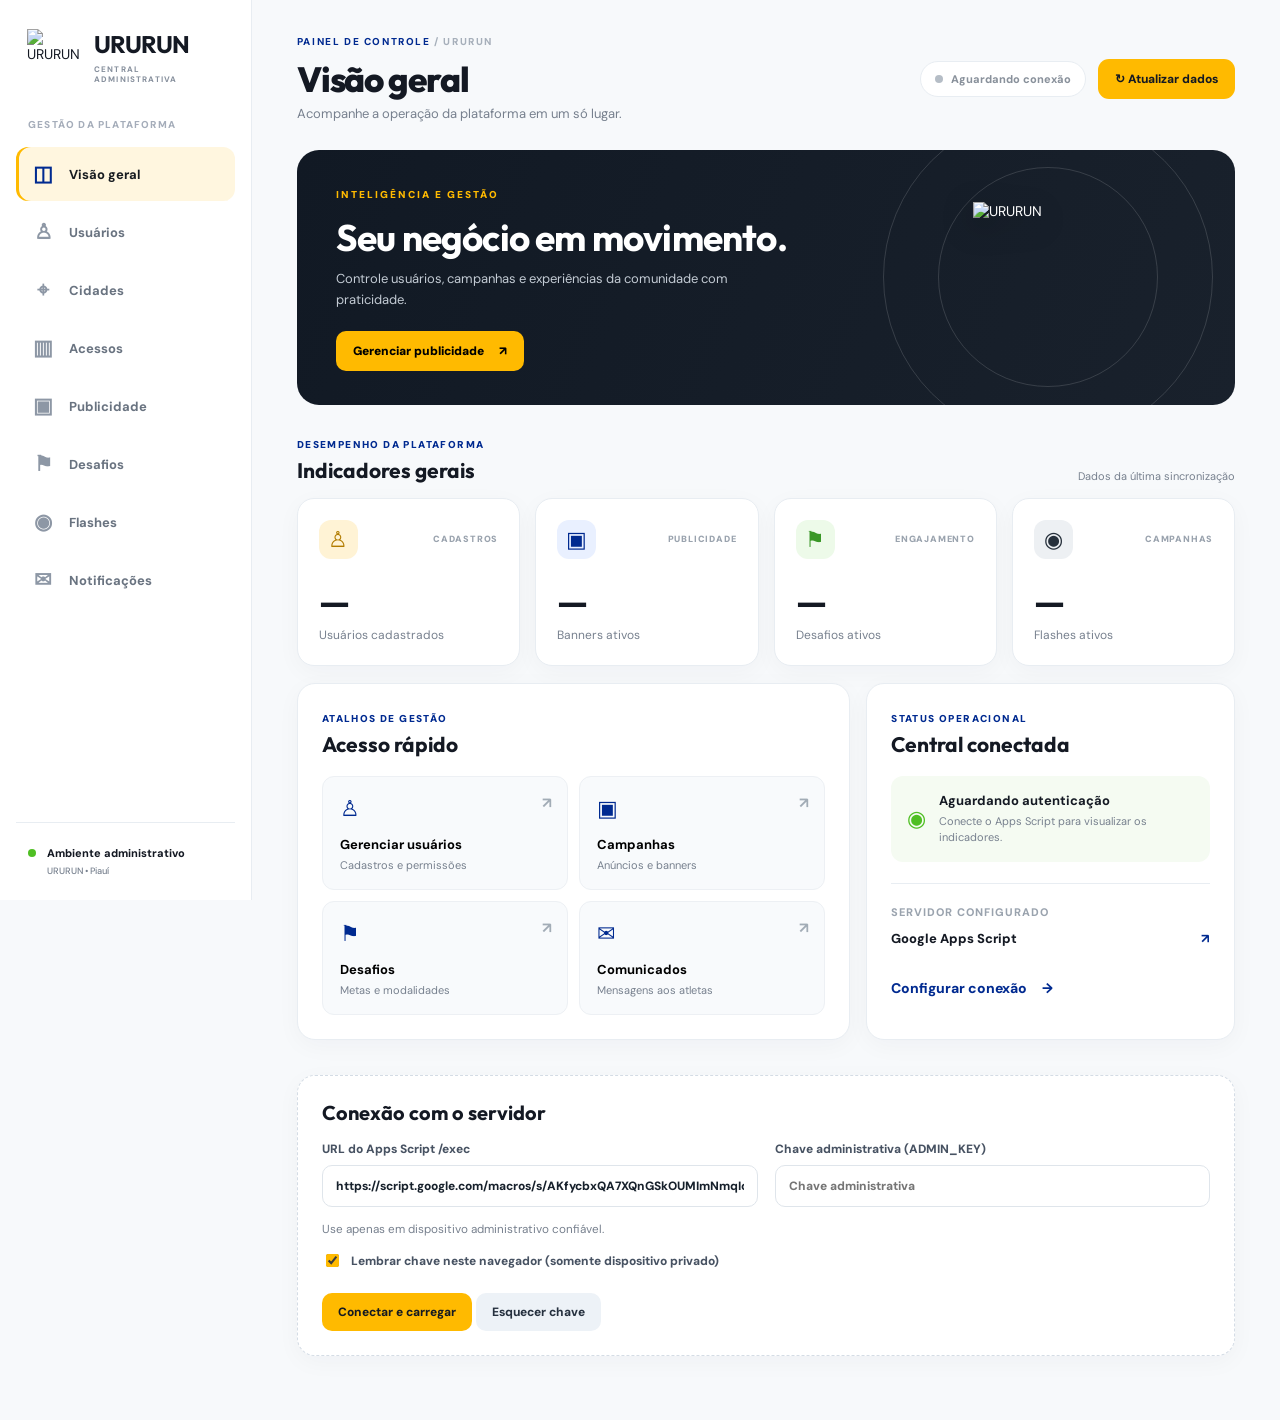
==== commit 2296a4b4: "Add files via upload" ====
--- a/dashboardbrcentral/index.html
+++ b/dashboardbrcentral/index.html
@@ -1,2 +1,2 @@
 <!DOCTYPE html>
-<html lang="pt-BR"><head><meta charset="utf-8"/><meta content="width=device-width,initial-scale=1" name="viewport"/><title>URURUN | Central Administrativa</title><link href="style.css" rel="stylesheet"/><link href="https://fonts.googleapis.com/css2?family=DM+Sans:wght@400;500;600;700;800&amp;family=Outfit:wght@400;500;600;700;800;900&amp;display=swap" rel="stylesheet"/></head><body><div class="admin-shell"><aside class="admin-sidebar"><button class="mobile-close" onclick="document.body.classList.remove('sidebar-open')" type="button">✕</button><div class="brand"><img alt="URURUN" src="https://i.ibb.co/q3DGwQPL/URURUN-1.png"/><div><strong>URURUN</strong><small>CENTRAL ADMINISTRATIVA</small></div></div><div class="sidebar-label">GESTÃO DA PLATAFORMA</div><button class="side-link on" data-target="overview" onclick="tab('overview',this)" type="button"><span class="side-icon">◫</span><span>Visão geral</span></button><button class="side-link" data-target="usuarios" onclick="tab('usuarios',this)" type="button"><span class="side-icon">♙</span><span>Usuários</span></button><button class="side-link" data-target="cidades" onclick="tab('cidades',this)" type="button"><span class="side-icon">⌖</span><span>Cidades</span></button><button class="side-link" data-target="acessos" onclick="tab('acessos',this);loadAccessStats()" type="button"><span class="side-icon">▥</span><span>Acessos</span></button><button class="side-link" data-target="banners" onclick="tab('banners',this)" type="button"><span class="side-icon">▣</span><span>Publicidade</span></button><button class="side-link" data-target="desafios" onclick="tab('desafios',this)" type="button"><span class="side-icon">⚑</span><span>Desafios</span></button><button class="side-link" data-target="flashes" onclick="tab('flashes',this)" type="button"><span class="side-icon">◉</span><span>Flashes</span></button><button class="side-link" data-target="notificar" onclick="tab('notificar',this);carregarNotificacoes()" type="button"><span class="side-icon">✉</span><span>Notificações</span></button><div class="sidebar-bottom"><span class="sidebar-live-dot"></span><span>Ambiente administrativo</span><small>URURUN • Piauí</small></div></aside><main><div class="workspace-header"><button aria-label="Abrir menu" class="mobile-menu" onclick="document.body.classList.toggle('sidebar-open')" type="button">☰</button><div><div class="workspace-eyebrow">PAINEL DE CONTROLE <span> / URURUN</span></div><h1 id="sectionTitle">Visão geral</h1><p id="sectionSubtitle">Acompanhe a operação da plataforma em um só lugar.</p></div><div class="header-actions"><span class="connection-badge" id="connectionBadge"><i></i> Aguardando conexão</span><button class="header-refresh" onclick="reload()" type="button">↻ <span>Atualizar dados</span></button></div></div><section class="tab overview-panel" id="overview"><div class="welcome-banner"><div><span class="welcome-label">INTELIGÊNCIA E GESTÃO</span><h2>Seu negócio em movimento.</h2><p>Controle usuários, campanhas e experiências da comunidade com praticidade.</p><button onclick="tab('banners',document.querySelector('[data-target=banners]'))" type="button">Gerenciar publicidade <span>↗</span></button></div><div class="welcome-art"><span class="ring ring-one"></span><span class="ring ring-two"></span><img alt="URURUN" src="https://i.ibb.co/q3DGwQPL/URURUN-1.png"/></div></div><div class="overview-section-head"><div><span>DESEMPENHO DA PLATAFORMA</span><h2>Indicadores gerais</h2></div><small>Dados da última sincronização</small></div><div class="kpi-grid"><article class="kpi-card"><div class="kpi-top"><span class="kpi-icon yellow">♙</span><span class="kpi-caption">CADASTROS</span></div><strong id="kpiUsers">—</strong><span>Usuários cadastrados</span></article><article class="kpi-card"><div class="kpi-top"><span class="kpi-icon blue">▣</span><span class="kpi-caption">PUBLICIDADE</span></div><strong id="kpiBanners">—</strong><span>Banners ativos</span></article><article class="kpi-card"><div class="kpi-top"><span class="kpi-icon green">⚑</span><span class="kpi-caption">ENGAJAMENTO</span></div><strong id="kpiChallenges">—</strong><span>Desafios ativos</span></article><article class="kpi-card"><div class="kpi-top"><span class="kpi-icon ink">◉</span><span class="kpi-caption">CAMPANHAS</span></div><strong id="kpiFlashes">—</strong><span>Flashes ativos</span></article></div><div class="overview-lower"><article class="card operations-card"><div class="overview-section-head"><div><span>ATALHOS DE GESTÃO</span><h2>Acesso rápido</h2></div></div><div class="shortcut-grid"><button onclick="tab('usuarios',document.querySelector('[data-target=usuarios]'))"><span class="shortcut-icon">♙</span><strong>Gerenciar usuários</strong><small>Cadastros e permissões</small><b>↗</b></button><button onclick="tab('banners',document.querySelector('[data-target=banners]'))"><span class="shortcut-icon">▣</span><strong>Campanhas</strong><small>Anúncios e banners</small><b>↗</b></button><button onclick="tab('desafios',document.querySelector('[data-target=desafios]'))"><span class="shortcut-icon">⚑</span><strong>Desafios</strong><small>Metas e modalidades</small><b>↗</b></button><button onclick="tab('notificar',document.querySelector('[data-target=notificar]'));carregarNotificacoes()"><span class="shortcut-icon">✉</span><strong>Comunicados</strong><small>Mensagens aos atletas</small><b>↗</b></button></div></article><article class="card status-card"><div class="overview-section-head"><div><span>STATUS OPERACIONAL</span><h2>Central conectada</h2></div></div><div class="status-row"><span class="status-symbol">◉</span><div><strong id="dashboardStatusTitle">Aguardando autenticação</strong><small id="dashboardStatusDesc">Conecte o Apps Script para visualizar os indicadores.</small></div></div><div class="status-line"></div><p>Servidor configurado</p><div class="server-url">Google Apps Script <span>↗</span></div><button class="settings-trigger" onclick="document.getElementById('connectionPanel').scrollIntoView({behavior:'smooth'})">Configurar conexão <span>→</span></button></article></div></section><div id="notice" role="status"></div><div id="operationLoading" class="operation-loading" hidden role="status" aria-live="polite"><span class="loading-spinner"></span><div><strong id="loadingTitle">Carregando...</strong><small id="loadingDetail">Aguarde a conclusão da operação.</small></div><span id="loadingCount" class="loading-count"></span></div><section class="tab card" hidden="" id="usuarios"><h2>Contas cadastradas <span id="total"></span></h2><input id="search" oninput="renderUsers()" placeholder="Filtrar por nome, e-mail ou cidade"/><div class="scroll"><table><thead><tr><th>Usuário</th><th>E-mail</th><th>Cidade</th><th>Idade</th><th>Peso</th><th>Sexo</th><th>Status</th><th>Ação</th></tr></thead><tbody id="users"></tbody></table></div></section><section class="tab card" hidden id="cidades"><div class="section-lead"><div><h2>Cidades da comunidade</h2><p class="hint">Municípios com atletas cadastrados na plataforma, agrupados por cidade e UF.</p></div><span class="metric-chip" id="cityCount">0 cidades</span></div><div class="city-summary"><div><small>CIDADES COM CADASTROS</small><strong id="citiesTotal">0</strong></div><div><small>USUÁRIOS CADASTRADOS</small><strong id="citiesUsers">0</strong></div><div><small>CONTAS ATIVAS</small><strong id="citiesActive">0</strong></div></div><input id="citySearch" placeholder="Buscar cidade ou estado..." oninput="renderCities()" aria-label="Buscar cidades"/><div class="scroll"><table><thead><tr><th>Cidade</th><th>UF</th><th>Usuários cadastrados</th><th>Contas ativas</th><th>Participação</th></tr></thead><tbody id="citiesRows"><tr><td colspan="5">Conecte-se para visualizar as cidades.</td></tr></tbody></table></div></section><section class="tab card" hidden id="acessos"><div class="section-lead"><div><h2>Acessos ao aplicativo</h2><p class="hint">Visitas registradas pelo aplicativo. Os dados não são estimados a partir de cadastros.</p></div><label class="period-picker">Período<select id="accessPeriod" onchange="loadAccessStats()"><option value="7">Últimos 7 dias</option><option value="30" selected>Últimos 30 dias</option><option value="90">Últimos 90 dias</option></select></label></div><div class="city-summary"><div><small>ACESSOS NO PERÍODO</small><strong id="accessTotal">—</strong></div><div><small>USUÁRIOS ÚNICOS</small><strong id="accessUnique">—</strong></div><div><small>MÉDIA DIÁRIA</small><strong id="accessAverage">—</strong></div></div><div class="access-plot"><div class="access-plot-title">Evolução dos acessos</div><div id="accessChart" class="access-chart"><div class="chart-placeholder">Conecte o painel para consultar o histórico de acessos.</div></div></div><p class="hint" id="accessStatus">O histórico depende do registro de eventos de acesso no Apps Script.</p></section><section class="tab card" hidden="" id="banners"><h2>Publicidade por cidade</h2><form id="bannerForm"><input name="id" type="hidden"/><div class="fields"><label class="city-field">Cidade<input autocomplete="off" name="cidade" placeholder="Digite para buscar a cidade" required=""/><div class="city-results" hidden=""></div></label><label>UF (automático)<input maxlength="2" name="uf" placeholder="PI" readonly="" required=""/></label><label>Nome do anúncio<input name="titulo" required=""/></label><label>Link ao clicar na imagem (opcional)<input name="link" placeholder="https://..." type="url"/></label><label>Onde exibir o banner (selecione uma ou mais)<span class="positions"><span><input checked="" name="posicoes" type="checkbox" value="home"/> Início</span><span><input name="posicoes" type="checkbox" value="ranking"/> Comunidade</span><span><input name="posicoes" type="checkbox" value="finish"/> Oferecimento ao finalizar atividade</span></span></label><label>Ativo<select name="ativo"><option value="sim">Sim</option><option value="nao">Não</option></select></label><div class="upload-box"><label>Imagem do banner (arquivo JPG, PNG ou WEBP)<input accept="image/jpeg,image/png,image/webp" name="arquivoImagem" type="file"/></label><div class="upload-row"><img alt="Prévia do banner" class="preview" hidden=""/><small class="hint">Ao editar, deixe sem arquivo para manter a imagem atual. O servidor precisa aceitar a ação adminUploadImage.</small></div></div></div><p><button type="submit">Salvar banner</button> <button class="alt" type="reset">Limpar</button></p></form><div class="scroll"><table><thead><tr><th>Imagem</th><th>Título</th><th>Cidade</th><th>Posição</th><th>Ativo</th><th>Ações</th></tr></thead><tbody id="bannerRows"></tbody></table></div></section><section class="tab card" hidden="" id="desafios"><h2>Desafios por cidade</h2><p class="hint">Crie desafios com modalidade, meta, período e patrocinador. O atleta poderá iniciar o treino vinculado ao desafio no aplicativo.</p><form id="challengeForm"><input name="id" type="hidden"/><div class="fields"><label class="city-field">Cidade<input autocomplete="off" name="cidade" placeholder="Digite para buscar a cidade" required=""/><div class="city-results" hidden=""></div></label><label>UF (automático)<input maxlength="2" name="uf" placeholder="PI" readonly="" required=""/></label><label>Nome do desafio<input maxlength="100" name="titulo" placeholder="Desafio 30 km" required=""/></label><label>Modalidade<select name="modalidade" required=""><option value="Corrida">Corrida</option><option value="Caminhada">Caminhada</option><option value="Ciclismo">Ciclismo</option></select></label><label>Meta de distância (km)<input max="10000" min="0.1" name="metaKm" placeholder="30" required="" step="0.1" type="number"/></label><label>Data de início<input name="inicio" required="" type="date"/></label><label>Data de término<input name="fim" required="" type="date"/></label><label>Patrocinador (opcional)<input maxlength="100" name="patrocinador" placeholder="Nome da empresa"/></label><label>Link do patrocinador (opcional)<input name="patrocinadorLink" placeholder="https://instagram.com/empresa" type="url"/></label><div class="upload-box sponsor-upload"><label>Banner de oferecimento do desafio (JPG, PNG ou WEBP)<input accept="image/jpeg,image/png,image/webp" name="arquivoPatrocinador" type="file"/></label><div class="upload-row"><img alt="Prévia do banner de oferecimento" class="sponsor-preview" hidden=""/><small class="hint">Esta arte aparece somente quando o atleta finalizar uma atividade vinculada a este desafio. Ao editar, deixe vazio para manter a imagem atual.</small></div><label class="sponsor-remove"><input name="removerPatrocinadorImagem" type="checkbox" value="sim"/> Remover banner atual</label></div><label>Ativo<select name="ativo"><option value="sim">Sim</option><option value="nao">Não</option></select></label><label class="wide-field">Descrição do desafio<textarea maxlength="500" name="descricao" placeholder="Conte ao atleta qual é o objetivo deste desafio" rows="3"></textarea></label><div class="upload-box"><label>Imagem do desafio (opcional)<input accept="image/jpeg,image/png,image/webp" name="arquivoImagem" type="file"/></label><div class="upload-row"><img alt="Prévia da imagem do desafio" class="preview" hidden=""/><small class="hint">Ao editar, deixe sem arquivo para manter a imagem atual.</small></div></div></div><p><button type="submit">Salvar desafio</button> <button class="alt" type="reset">Limpar</button></p></form><div class="scroll"><table><thead><tr><th>Desafio</th><th>Cidade</th><th>Modalidade</th><th>Meta</th><th>Período</th><th>Patrocinador</th><th>Ativo</th><th>Ações</th></tr></thead><tbody id="challengeRows"></tbody></table></div></section><section class="tab card" hidden="" id="flashes"><h2>Flashes patrocinados</h2><p class="hint">Imagens publicitárias em formato vertical. A ordem é embaralhada a cada abertura.</p><form id="flashAdForm"><input name="id" type="hidden"/><div class="fields"><label class="city-field">Cidade<input autocomplete="off" name="cidade" placeholder="Buscar cidade" required=""/><div class="city-results" hidden=""></div></label><label>UF<input name="uf" readonly="" required=""/></label><label>Empresa<input maxlength="100" name="titulo" required=""/></label><label>Chamada do botão<select name="botao"><option>Fale conosco</option><option>Falar no WhatsApp</option><option>Eu quero</option><option>Garantir</option></select></label><label>Link do botão<input name="link" placeholder="https://..." required="" type="url"/></label><label>Validade<select id="flashDuration" name="duracao"><option value="1">24 horas</option><option value="15">15 dias</option><option value="30">30 dias</option><option value="custom">Quantidade personalizada</option></select></label><label>Dias personalizados<input max="365" min="1" name="diasCustom" placeholder="Ex.: 7" type="number"/></label><label>Ativo<select name="ativo"><option value="sim">Sim</option><option value="nao">Não</option></select></label><label>Imagem vertical (JPG, PNG ou WEBP)<input accept="image/jpeg,image/png,image/webp" name="arquivoImagem" type="file"/></label><img alt="Prévia" class="preview" hidden="" style="max-height:220px;object-fit:contain"/></div><p><button type="submit">Salvar anúncio Flash</button> <button class="alt" type="reset">Limpar</button></p></form><div class="scroll"><table><thead><tr><th>Imagem</th><th>Empresa</th><th>Cidade</th><th>Vencimento</th><th>Ativo</th><th>Ações</th></tr></thead><tbody id="flashAdRows"></tbody></table></div></section><section class="tab card" hidden="" id="notificar"><h2>Notificar usuários por e-mail</h2><p class="hint">Envie comunicados em formato newsletter para os e-mails cadastrados. O envio é individual e respeita a cota diária do Google Apps Script.</p><div class="notify-layout"><form id="notifyForm"><label>Título do e-mail<input maxlength="120" name="titulo" placeholder="Novidades do CorreSul" required=""/></label><label>Mensagem<textarea maxlength="8000" name="mensagem" placeholder="Escreva seu comunicado..." required="" rows="8"></textarea></label><p class="hint">Parágrafos e quebras de linha são preservados. Não inclua senhas ou informações pessoais sensíveis.</p><button class="alt" onclick="previewNotificacao()" type="button">Visualizar prévia</button> <button id="notifySend" type="submit">Confirmar envio para todos</button></form><div><h3>Prévia do e-mail</h3><div class="notify-preview" id="notifyPreview"><div class="notify-head"><small>COMUNICADO OFICIAL · CORRESUL</small><h2>Seu título aparecerá aqui</h2></div><div class="notify-body"><strong>Olá, atleta!</strong><p>Sua mensagem aparecerá aqui.</p></div><div class="notify-foot">CorreSul · Nossa cidade, nosso ritmo</div></div></div></div><div class="notify-status"><h3>Último envio</h3><p id="notifyStatus">Conecte o painel para consultar o andamento.</p><button class="alt" onclick="carregarNotificacoes()" type="button">Atualizar andamento</button></div></section><section class="settings-panel" id="connectionPanel"><section class="card connection-card"><h2>Conexão com o servidor</h2><div class="fields"><label>URL do Apps Script /exec<input id="url" placeholder="https://script.google.com/macros/s/.../exec"/></label><label>Chave administrativa (ADMIN_KEY)<input id="key" placeholder="Chave administrativa" type="password"/></label></div><p><small>Use apenas em dispositivo administrativo confiável.</small></p><label style="display:flex;align-items:center;gap:9px;margin:14px 0"><input checked="" id="remember" style="width:auto" type="checkbox"/> Lembrar chave neste navegador (somente dispositivo privado)</label><button onclick="connect()">Conectar e carregar</button> <button class="alt" onclick="forgetKey()">Esquecer chave</button></section></section></main></div><script src="script.js"></script></body></html>
+<html lang="pt-BR"><head><meta charset="utf-8"/><meta content="width=device-width,initial-scale=1" name="viewport"/><title>URURUN | Central Administrativa</title><link href="style.css" rel="stylesheet"/><link href="https://fonts.googleapis.com/css2?family=DM+Sans:wght@400;500;600;700;800&amp;family=Outfit:wght@400;500;600;700;800;900&amp;display=swap" rel="stylesheet"/></head><body><div class="admin-shell"><aside class="admin-sidebar"><button class="mobile-close" onclick="document.body.classList.remove('sidebar-open')" type="button">✕</button><div class="brand"><img alt="URURUN" src="https://i.ibb.co/q3DGwQPL/URURUN-1.png"/><div><strong>URURUN</strong><small>CENTRAL ADMINISTRATIVA</small></div></div><div class="sidebar-label">GESTÃO DA PLATAFORMA</div><button class="side-link on" data-target="overview" onclick="tab('overview',this)" type="button"><span class="side-icon">◫</span><span>Visão geral</span></button><button class="side-link" data-target="usuarios" onclick="tab('usuarios',this)" type="button"><span class="side-icon">♙</span><span>Usuários</span></button><button class="side-link" data-target="cidades" onclick="tab('cidades',this)" type="button"><span class="side-icon">⌖</span><span>Cidades</span></button><button class="side-link" data-target="acessos" onclick="tab('acessos',this);loadAccessStats()" type="button"><span class="side-icon">▥</span><span>Acessos</span></button><button class="side-link" data-target="banners" onclick="tab('banners',this)" type="button"><span class="side-icon">▣</span><span>Publicidade</span></button><button class="side-link" data-target="desafios" onclick="tab('desafios',this)" type="button"><span class="side-icon">⚑</span><span>Desafios</span></button><button class="side-link" data-target="flashes" onclick="tab('flashes',this)" type="button"><span class="side-icon">◉</span><span>Flashes</span></button><button class="side-link" data-target="notificar" onclick="tab('notificar',this);carregarNotificacoes()" type="button"><span class="side-icon">✉</span><span>Notificações</span></button><div class="sidebar-bottom"><span class="sidebar-live-dot"></span><span>Ambiente administrativo</span><small>URURUN • Piauí</small></div></aside><main><div class="workspace-header"><button aria-label="Abrir menu" class="mobile-menu" onclick="document.body.classList.toggle('sidebar-open')" type="button">☰</button><div><div class="workspace-eyebrow">PAINEL DE CONTROLE <span> / URURUN</span></div><h1 id="sectionTitle">Visão geral</h1><p id="sectionSubtitle">Acompanhe a operação da plataforma em um só lugar.</p></div><div class="header-actions"><span class="connection-badge" id="connectionBadge"><i></i> Aguardando conexão</span><button class="header-refresh" onclick="reload()" type="button">↻ <span>Atualizar dados</span></button></div></div><section class="tab overview-panel" id="overview"><div class="welcome-banner"><div><span class="welcome-label">INTELIGÊNCIA E GESTÃO</span><h2>Seu negócio em movimento.</h2><p>Controle usuários, campanhas e experiências da comunidade com praticidade.</p><button onclick="tab('banners',document.querySelector('[data-target=banners]'))" type="button">Gerenciar publicidade <span>↗</span></button></div><div class="welcome-art"><span class="ring ring-one"></span><span class="ring ring-two"></span><img alt="URURUN" src="https://i.ibb.co/q3DGwQPL/URURUN-1.png"/></div></div><div class="overview-section-head"><div><span>DESEMPENHO DA PLATAFORMA</span><h2>Indicadores gerais</h2></div><small>Dados da última sincronização</small></div><div class="kpi-grid"><article class="kpi-card"><div class="kpi-top"><span class="kpi-icon yellow">♙</span><span class="kpi-caption">CADASTROS</span></div><strong id="kpiUsers">—</strong><span>Usuários cadastrados</span></article><article class="kpi-card"><div class="kpi-top"><span class="kpi-icon blue">▣</span><span class="kpi-caption">PUBLICIDADE</span></div><strong id="kpiBanners">—</strong><span>Banners ativos</span></article><article class="kpi-card"><div class="kpi-top"><span class="kpi-icon green">⚑</span><span class="kpi-caption">ENGAJAMENTO</span></div><strong id="kpiChallenges">—</strong><span>Desafios ativos</span></article><article class="kpi-card"><div class="kpi-top"><span class="kpi-icon ink">◉</span><span class="kpi-caption">CAMPANHAS</span></div><strong id="kpiFlashes">—</strong><span>Flashes ativos</span></article></div><div class="overview-lower"><article class="card operations-card"><div class="overview-section-head"><div><span>ATALHOS DE GESTÃO</span><h2>Acesso rápido</h2></div></div><div class="shortcut-grid"><button onclick="tab('usuarios',document.querySelector('[data-target=usuarios]'))"><span class="shortcut-icon">♙</span><strong>Gerenciar usuários</strong><small>Cadastros e permissões</small><b>↗</b></button><button onclick="tab('banners',document.querySelector('[data-target=banners]'))"><span class="shortcut-icon">▣</span><strong>Campanhas</strong><small>Anúncios e banners</small><b>↗</b></button><button onclick="tab('desafios',document.querySelector('[data-target=desafios]'))"><span class="shortcut-icon">⚑</span><strong>Desafios</strong><small>Metas e modalidades</small><b>↗</b></button><button onclick="tab('notificar',document.querySelector('[data-target=notificar]'));carregarNotificacoes()"><span class="shortcut-icon">✉</span><strong>Comunicados</strong><small>Mensagens aos atletas</small><b>↗</b></button></div></article><article class="card status-card"><div class="overview-section-head"><div><span>STATUS OPERACIONAL</span><h2>Central conectada</h2></div></div><div class="status-row"><span class="status-symbol">◉</span><div><strong id="dashboardStatusTitle">Aguardando autenticação</strong><small id="dashboardStatusDesc">Conecte o Apps Script para visualizar os indicadores.</small></div></div><div class="status-line"></div><p>Servidor configurado</p><div class="server-url">Google Apps Script <span>↗</span></div><button class="settings-trigger" onclick="document.getElementById('connectionPanel').scrollIntoView({behavior:'smooth'})">Configurar conexão <span>→</span></button></article></div></section><div id="notice" role="status"></div><div id="operationLoading" class="operation-loading" hidden role="status" aria-live="polite"><span class="loading-spinner"></span><div><strong id="loadingTitle">Carregando...</strong><small id="loadingDetail">Aguarde a conclusão da operação.</small></div><span id="loadingCount" class="loading-count"></span></div><section class="tab card" hidden="" id="usuarios"><h2>Contas cadastradas <span id="total"></span></h2><input id="search" oninput="renderUsers()" placeholder="Filtrar por nome, e-mail ou cidade"/><div class="scroll"><table><thead><tr><th>Usuário</th><th>E-mail</th><th>Cidade</th><th>Idade</th><th>Peso</th><th>Sexo</th><th>Status</th><th>Ação</th></tr></thead><tbody id="users"></tbody></table></div></section><section class="tab card" hidden id="cidades"><div class="section-lead"><div><h2>Cidades da comunidade</h2><p class="hint">Municípios com atletas cadastrados na plataforma, agrupados por cidade e UF.</p></div><span class="metric-chip" id="cityCount">0 cidades</span></div><div class="city-summary"><div><small>CIDADES COM CADASTROS</small><strong id="citiesTotal">0</strong></div><div><small>USUÁRIOS CADASTRADOS</small><strong id="citiesUsers">0</strong></div><div><small>CONTAS ATIVAS</small><strong id="citiesActive">0</strong></div></div><input id="citySearch" placeholder="Buscar cidade ou estado..." oninput="renderCities()" aria-label="Buscar cidades"/><div class="scroll"><table><thead><tr><th>Cidade</th><th>UF</th><th>Usuários cadastrados</th><th>Contas ativas</th><th>Participação</th></tr></thead><tbody id="citiesRows"><tr><td colspan="5">Conecte-se para visualizar as cidades.</td></tr></tbody></table></div></section><section class="tab card" hidden id="acessos"><div class="section-lead"><div><h2>Acessos ao aplicativo</h2><p class="hint">Visitas registradas pelo aplicativo. Os dados não são estimados a partir de cadastros.</p></div><label class="period-picker">Período<select id="accessPeriod" onchange="loadAccessStats()"><option value="7">Últimos 7 dias</option><option value="30" selected>Últimos 30 dias</option><option value="90">Últimos 90 dias</option></select></label></div><div class="city-summary"><div><small>ACESSOS NO PERÍODO</small><strong id="accessTotal">—</strong></div><div><small>USUÁRIOS ÚNICOS</small><strong id="accessUnique">—</strong></div><div><small>MÉDIA DIÁRIA</small><strong id="accessAverage">—</strong></div></div><div class="access-plot"><div class="access-plot-title">Evolução dos acessos</div><div id="accessChart" class="access-chart"><div class="chart-placeholder">Conecte o painel para consultar o histórico de acessos.</div></div></div><p class="hint" id="accessStatus">O histórico depende do registro de eventos de acesso no Apps Script.</p></section><section class="tab card" hidden="" id="banners"><h2>Publicidade por cidade</h2><form id="bannerForm"><input name="id" type="hidden"/><div class="fields"><label class="city-field">Cidade<input autocomplete="off" name="cidade" placeholder="Digite para buscar a cidade" required=""/><div class="city-results" hidden=""></div></label><label>UF (automático)<input maxlength="2" name="uf" placeholder="PI" readonly="" required=""/></label><label>Nome do anúncio<input name="titulo" required=""/></label><label>Link ao clicar na imagem (opcional)<input name="link" placeholder="https://..." type="url"/></label><label>Onde exibir o banner (selecione uma ou mais)<span class="positions"><span><input checked="" name="posicoes" type="checkbox" value="home"/> Início</span><span><input name="posicoes" type="checkbox" value="ranking"/> Comunidade</span><span><input name="posicoes" type="checkbox" value="finish"/> Oferecimento ao finalizar atividade</span></span></label><label>Ativo<select name="ativo"><option value="sim">Sim</option><option value="nao">Não</option></select></label><div class="upload-box"><label>Imagem do banner (arquivo JPG, PNG ou WEBP)<input accept="image/jpeg,image/png,image/webp" name="arquivoImagem" type="file"/></label><div class="upload-row"><img alt="Prévia do banner" class="preview" hidden=""/><small class="hint">Ao editar, deixe sem arquivo para manter a imagem atual. O servidor precisa aceitar a ação adminUploadImage.</small></div></div></div><p><button type="submit">Salvar banner</button> <button class="alt" type="reset">Limpar</button></p></form><div class="scroll"><table><thead><tr><th>Imagem</th><th>Título</th><th>Cidade</th><th>Posição</th><th>Ativo</th><th>Ações</th></tr></thead><tbody id="bannerRows"></tbody></table></div></section><section class="tab card" hidden="" id="desafios"><h2>Desafios por cidade</h2><p class="hint">Crie desafios com modalidade, meta, período e patrocinador. O atleta poderá iniciar o treino vinculado ao desafio no aplicativo.</p><form id="challengeForm"><input name="id" type="hidden"/><div class="fields"><label class="city-field">Cidade<input autocomplete="off" name="cidade" placeholder="Digite para buscar a cidade" required=""/><div class="city-results" hidden=""></div></label><label>UF (automático)<input maxlength="2" name="uf" placeholder="PI" readonly="" required=""/></label><label>Nome do desafio<input maxlength="100" name="titulo" placeholder="Desafio 30 km" required=""/></label><label>Modalidade<select name="modalidade" required=""><option value="Corrida">Corrida</option><option value="Caminhada">Caminhada</option><option value="Ciclismo">Ciclismo</option></select></label><label>Meta de distância (km)<input max="10000" min="0.1" name="metaKm" placeholder="30" required="" step="0.1" type="number"/></label><label>Data de início<input name="inicio" required="" type="date"/></label><label>Data de término<input name="fim" required="" type="date"/></label><label>Patrocinador (opcional)<input maxlength="100" name="patrocinador" placeholder="Nome da empresa"/></label><label>Link do patrocinador (opcional)<input name="patrocinadorLink" placeholder="https://instagram.com/empresa" type="url"/></label><div class="upload-box sponsor-upload"><label>Banner de oferecimento do desafio (JPG, PNG ou WEBP)<input accept="image/jpeg,image/png,image/webp" name="arquivoPatrocinador" type="file"/></label><div class="upload-row"><img alt="Prévia do banner de oferecimento" class="sponsor-preview" hidden=""/><small class="hint">Esta arte aparece somente quando o atleta finalizar uma atividade vinculada a este desafio. Ao editar, deixe vazio para manter a imagem atual.</small></div><label class="sponsor-remove"><input name="removerPatrocinadorImagem" type="checkbox" value="sim"/> Remover banner atual</label></div><label>Ativo<select name="ativo"><option value="sim">Sim</option><option value="nao">Não</option></select></label><label class="wide-field">Descrição do desafio<textarea maxlength="500" name="descricao" placeholder="Conte ao atleta qual é o objetivo deste desafio" rows="3"></textarea></label><div class="upload-box"><label>Imagem do desafio (opcional)<input accept="image/jpeg,image/png,image/webp" name="arquivoImagem" type="file"/></label><div class="upload-row"><img alt="Prévia da imagem do desafio" class="preview" hidden=""/><small class="hint">Ao editar, deixe sem arquivo para manter a imagem atual.</small></div></div></div><p><button type="submit">Salvar desafio</button> <button class="alt" type="reset">Limpar</button></p></form><div class="scroll"><table><thead><tr><th>Desafio</th><th>Cidade</th><th>Modalidade</th><th>Meta</th><th>Período</th><th>Patrocinador</th><th>Ativo</th><th>Ações</th></tr></thead><tbody id="challengeRows"></tbody></table></div></section><section class="tab card" hidden="" id="flashes"><h2>Flashes patrocinados</h2><p class="hint">Imagens publicitárias em formato vertical. A ordem é embaralhada a cada abertura.</p><form id="flashAdForm"><input name="id" type="hidden"/><div class="fields"><label class="city-field">Cidade<input autocomplete="off" name="cidade" placeholder="Buscar cidade" required=""/><div class="city-results" hidden=""></div></label><label>UF<input name="uf" readonly="" required=""/></label><label>Empresa<input maxlength="100" name="titulo" required=""/></label><label>Chamada do botão<select name="botao"><option>Fale conosco</option><option>Falar no WhatsApp</option><option>Eu quero</option><option>Garantir</option></select></label><label>Link do botão<input name="link" placeholder="https://..." required="" type="url"/></label><label>Validade<select id="flashDuration" name="duracao"><option value="1">24 horas</option><option value="15">15 dias</option><option value="30">30 dias</option><option value="custom">Quantidade personalizada</option></select></label><label>Dias personalizados<input max="365" min="1" name="diasCustom" placeholder="Ex.: 7" type="number"/></label><label>Ativo<select name="ativo"><option value="sim">Sim</option><option value="nao">Não</option></select></label><label>Imagem vertical (JPG, PNG ou WEBP)<input accept="image/jpeg,image/png,image/webp" name="arquivoImagem" type="file"/></label><img alt="Prévia" class="preview" hidden="" style="max-height:220px;object-fit:contain"/></div><p><button type="submit">Salvar anúncio Flash</button> <button class="alt" type="reset">Limpar</button></p></form><div class="scroll"><table><thead><tr><th>Imagem</th><th>Empresa</th><th>Cidade</th><th>Vencimento</th><th>Ativo</th><th>Ações</th></tr></thead><tbody id="flashAdRows"></tbody></table></div></section><section class="tab card" hidden="" id="notificar"><h2>Notificar usuários por e-mail</h2><p class="hint">Envie comunicados em formato newsletter para os e-mails cadastrados. O envio é individual e respeita a cota diária do Google Apps Script.</p><div class="notify-layout"><form id="notifyForm"><label>Título do e-mail<input maxlength="120" name="titulo" placeholder="Novidades da URURUN" required=""/></label><label>Mensagem<textarea maxlength="8000" name="mensagem" placeholder="Escreva seu comunicado..." required="" rows="8"></textarea></label><p class="hint">Parágrafos e quebras de linha são preservados. Não inclua senhas ou informações pessoais sensíveis.</p><button class="alt" onclick="previewNotificacao()" type="button">Visualizar prévia</button> <button id="notifySend" type="submit">Confirmar envio para todos</button></form><div><h3>Prévia do e-mail</h3><div class="notify-preview" id="notifyPreview"><div class="notify-head"><img class="notify-logo" src="https://i.ibb.co/q3DGwQPL/URURUN-1.png" alt="URURUN"/><small>COMUNICADO OFICIAL · URURUN</small><h2>Seu título aparecerá aqui</h2></div><div class="notify-body"><strong>Olá, atleta!</strong><p>Sua mensagem aparecerá aqui.</p></div><div class="notify-foot">URURUN · Feito com 💛 no Piauí</div></div></div></div><div class="notify-status"><h3>Último envio</h3><p id="notifyStatus">Conecte o painel para consultar o andamento.</p><button class="alt" onclick="carregarNotificacoes()" type="button">Atualizar andamento</button></div></section><section class="settings-panel" id="connectionPanel"><section class="card connection-card"><h2>Conexão com o servidor</h2><div class="fields"><label>URL do Apps Script /exec<input id="url" placeholder="https://script.google.com/macros/s/.../exec"/></label><label>Chave administrativa (ADMIN_KEY)<input id="key" placeholder="Chave administrativa" type="password"/></label></div><p><small>Use apenas em dispositivo administrativo confiável.</small></p><label style="display:flex;align-items:center;gap:9px;margin:14px 0"><input checked="" id="remember" style="width:auto" type="checkbox"/> Lembrar chave neste navegador (somente dispositivo privado)</label><button onclick="connect()">Conectar e carregar</button> <button class="alt" onclick="forgetKey()">Esquecer chave</button></section></section></main></div><script src="script.js"></script></body></html>
--- a/dashboardbrcentral/style.css
+++ b/dashboardbrcentral/style.css
@@ -5,3 +5,6 @@
 
 /* Seções Cidades / Acessos e indicador global de operação */
 .section-lead{display:flex;align-items:center;justify-content:space-between;gap:16px;margin-bottom:20px}.section-lead h2{margin:0 0 6px;font-size:23px}.section-lead p{margin:0}.metric-chip{border-radius:100px;background:#edf7e9;color:#287b1d;padding:10px 14px;font-size:12px;font-weight:800;white-space:nowrap}.city-summary{display:grid;grid-template-columns:repeat(3,minmax(0,1fr));gap:13px;margin:20px 0}.city-summary>div{border:1px solid var(--border);background:#fafcff;padding:19px;border-radius:14px}.city-summary small{display:block;font-size:10px;letter-spacing:.5px;font-weight:800}.city-summary strong{display:block;font:800 32px Outfit,sans-serif;margin-top:8px;color:var(--blue)}#citySearch{max-width:430px;margin:4px 0 18px}.share-track{display:inline-block;vertical-align:middle;width:110px;max-width:60%;height:7px;border-radius:10px;background:#e9edf4;margin-right:8px;overflow:hidden}.share-track span{display:block;height:100%;background:var(--green);border-radius:10px}.period-picker{min-width:170px}.period-picker select{margin-top:4px}.access-plot{border:1px solid var(--border);border-radius:15px;padding:20px;margin:22px 0 13px;background:#fff}.access-plot-title{font-weight:800;margin-bottom:12px}.access-chart{width:100%;min-height:220px}.access-chart svg{width:100%;height:auto;display:block}.chart-placeholder{min-height:220px;display:flex;align-items:center;justify-content:center;text-align:center;flex-direction:column;color:#7b8593;line-height:1.8;background:#f9fbfe;border-radius:12px}.operation-loading[hidden]{display:none!important}.operation-loading{position:fixed;bottom:22px;right:22px;z-index:999;display:flex;align-items:center;gap:13px;background:#fff;border:1px solid #dfe5eb;border-left:5px solid var(--yellow);box-shadow:0 16px 48px #002a9029;padding:16px 20px;border-radius:15px;min-width:270px;max-width:min(390px,calc(100vw - 28px))}.operation-loading strong,.operation-loading small{display:block}.operation-loading strong{font-size:13px}.operation-loading small{font-size:11px;margin-top:3px}.loading-spinner{width:24px;height:24px;flex:0 0 24px;border:3px solid #e9edf2;border-top-color:var(--blue);border-radius:50%;animation:uruSpin .75s linear infinite}.loading-count{margin-left:auto;color:var(--blue);font-size:10px;font-weight:800}@keyframes uruSpin{to{transform:rotate(360deg)}}@media(max-width:600px){.city-summary{gap:7px}.city-summary>div{padding:12px 9px}.city-summary small{font-size:8px}.city-summary strong{font-size:23px}.section-lead{align-items:flex-start;flex-wrap:wrap}.operation-loading{bottom:12px;right:12px;left:12px;min-width:0}.access-plot{padding:10px}}
+
+/* Prévia do e-mail URURUN */
+.notify-head{background:#ffba00;color:#141923;text-align:center}.notify-head small{color:#002a90}.notify-head h2{color:#141923}.notify-logo{width:105px;height:auto;max-height:110px;object-fit:contain;display:block;margin:0 auto 15px}.notify-body{border-top:4px solid #4fbf23}.notify-foot{background:#141923;color:#ffba00;font-weight:700}
